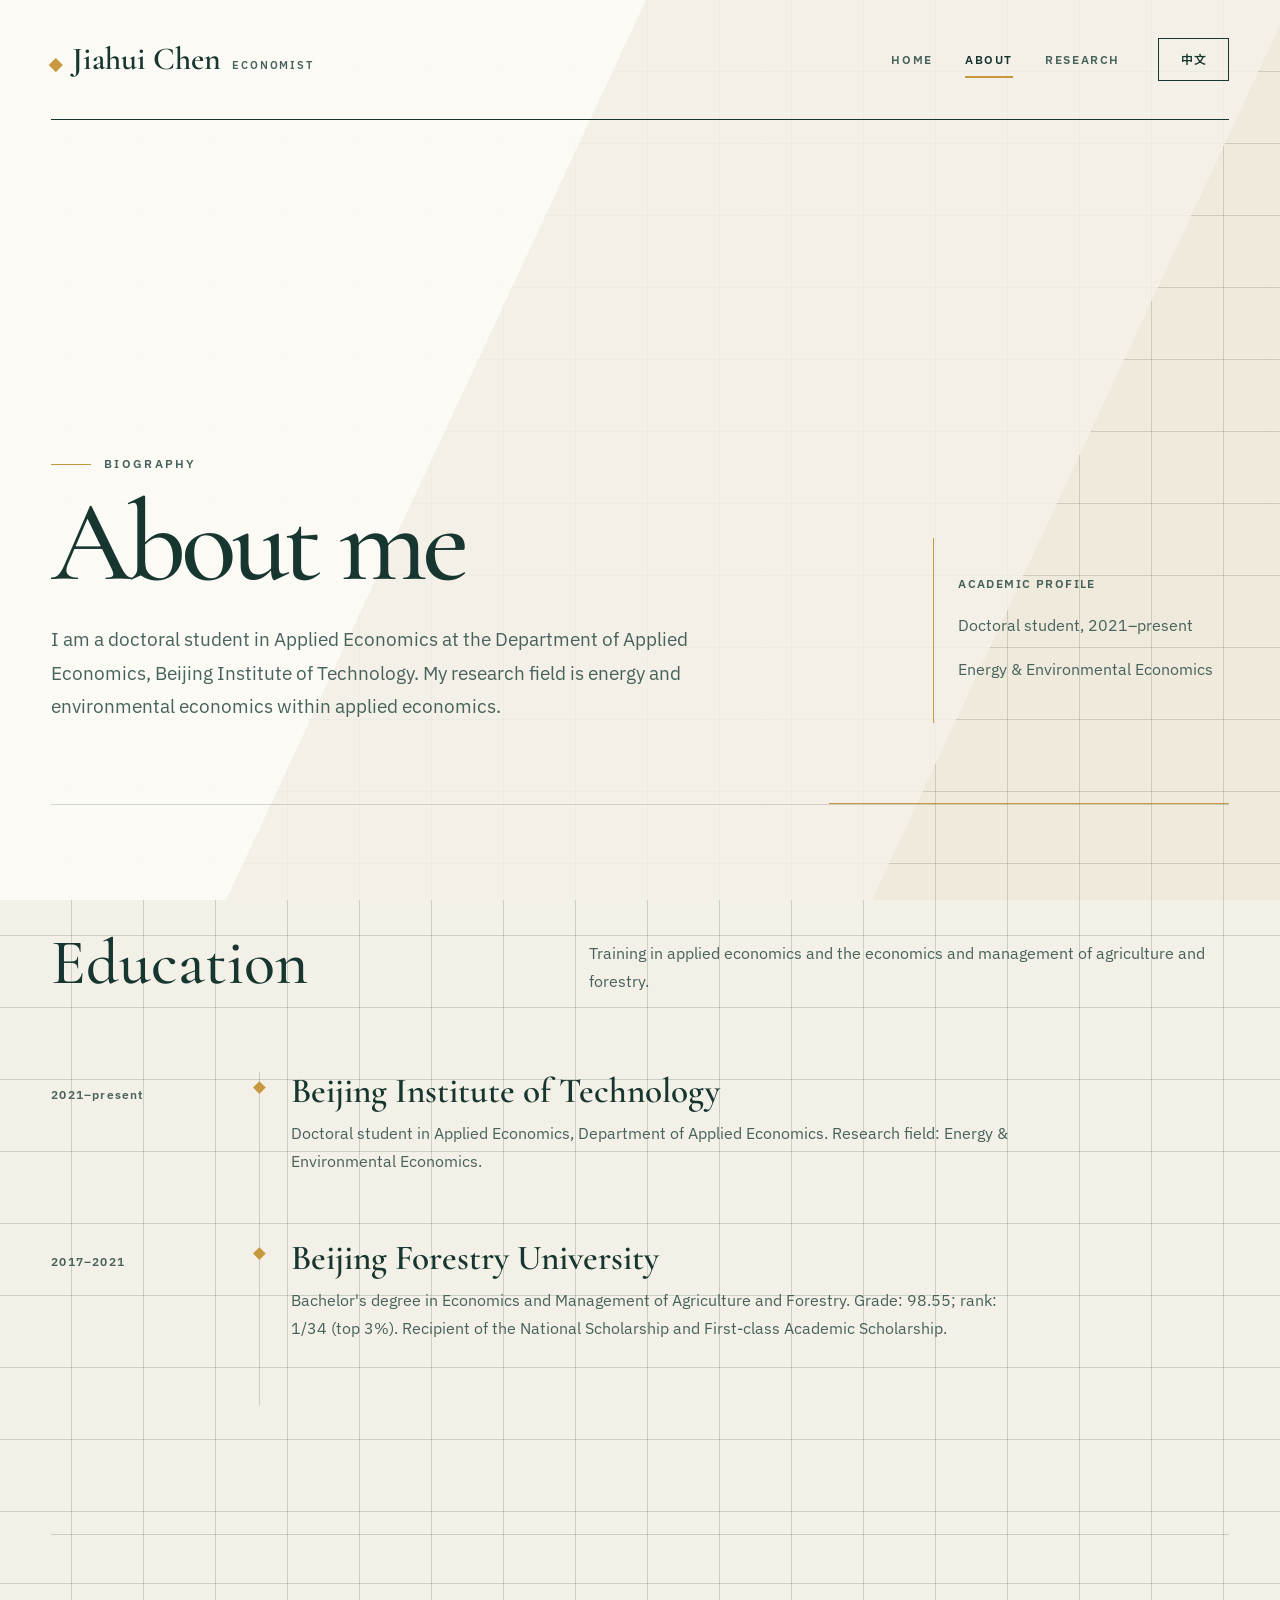
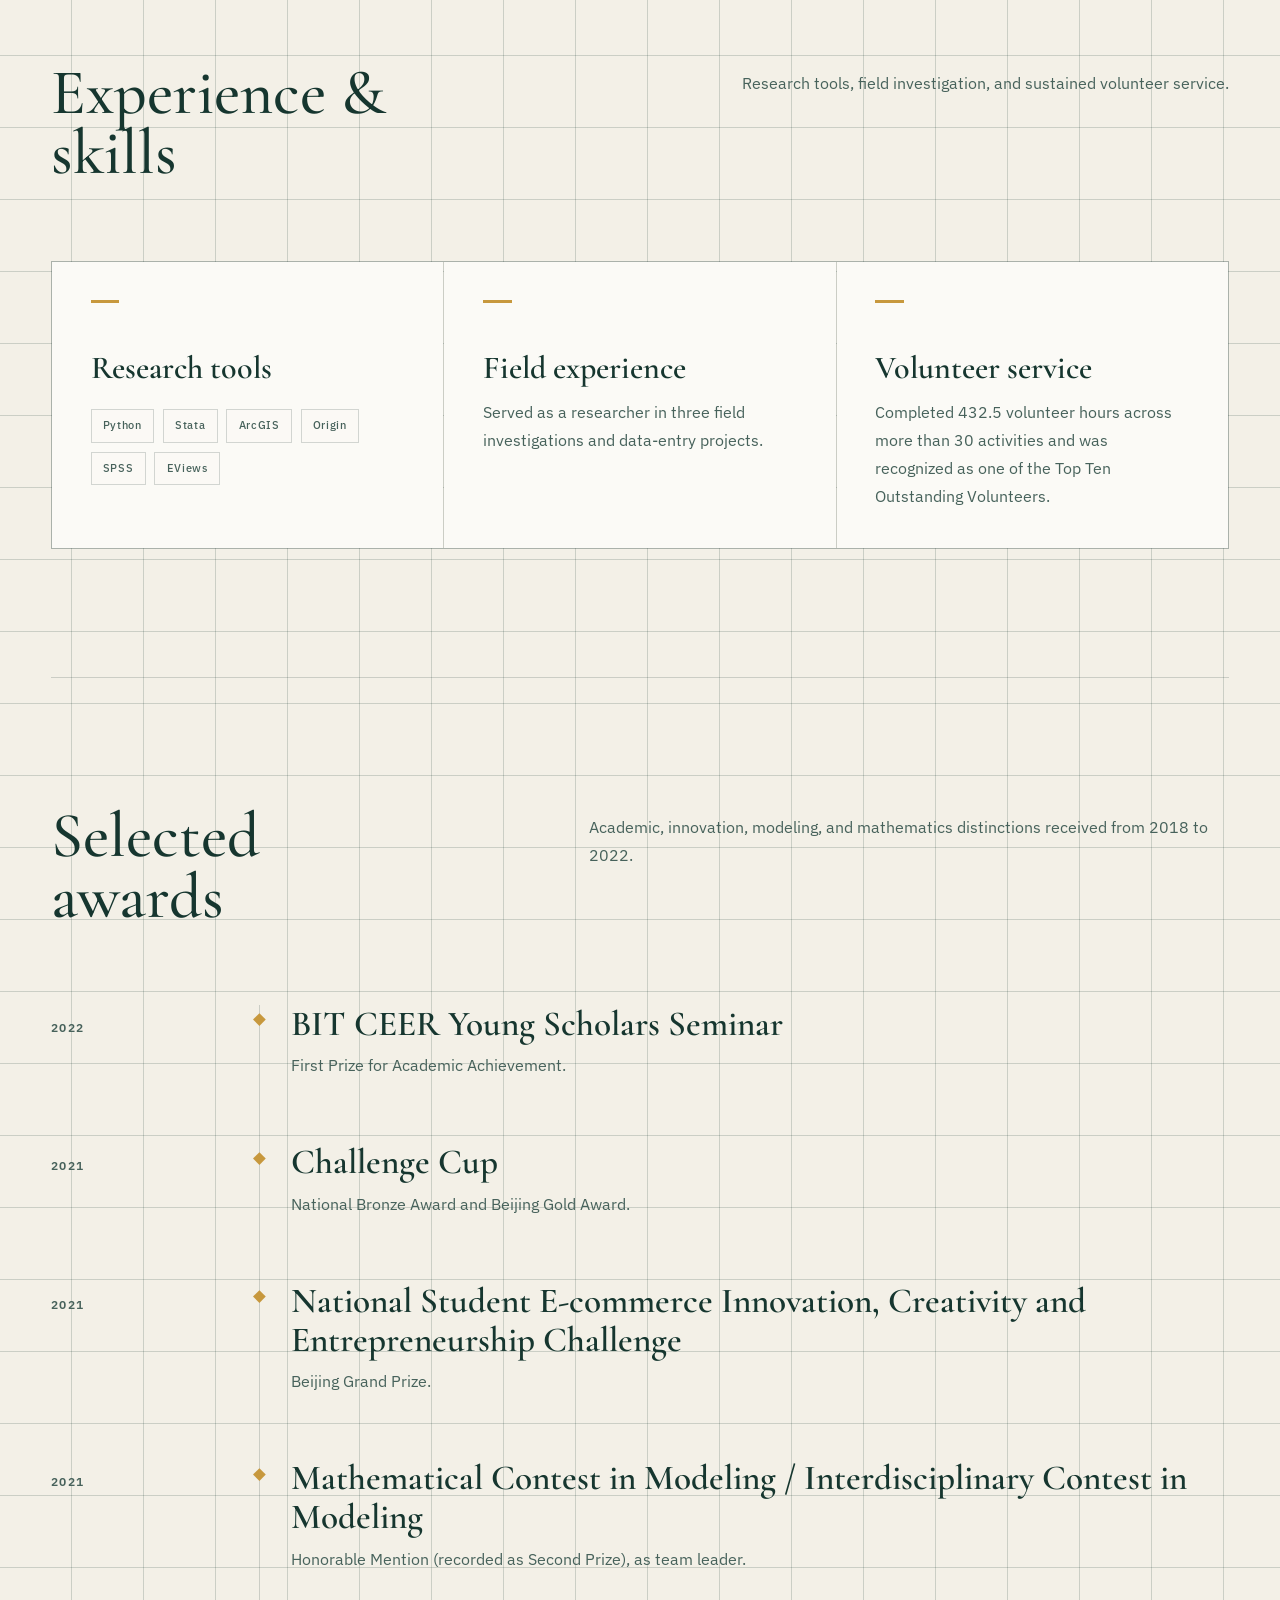
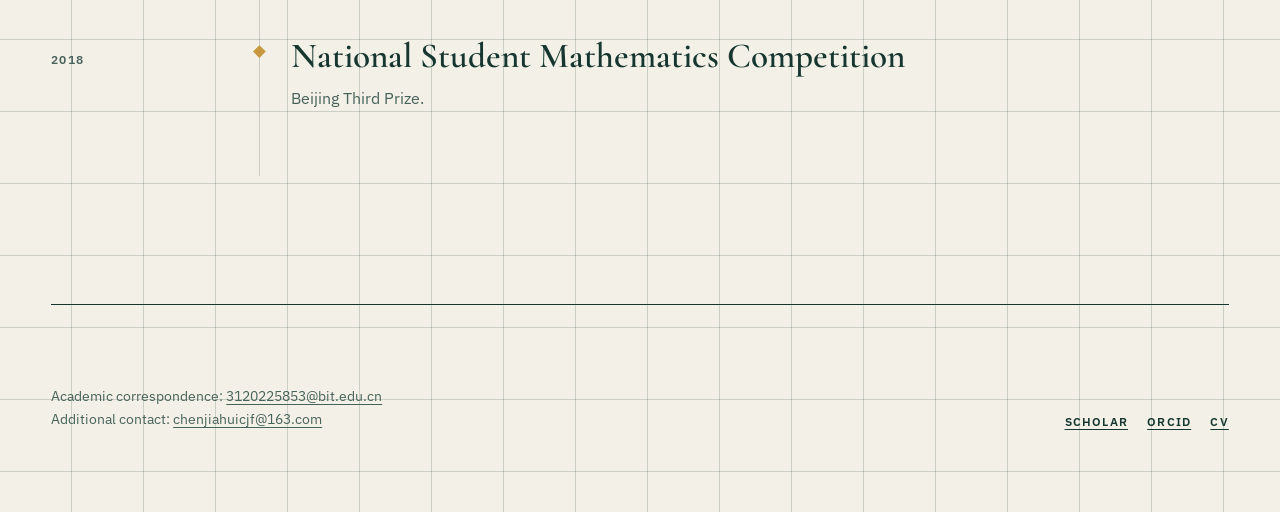
==== about.html @ 71a56cd2 "feat: add bilingual about page" ====
<!doctype html>
<html lang="en">
<head>
  <meta charset="utf-8">
  <meta name="viewport" content="width=device-width, initial-scale=1">
  <meta name="description" content="Biography, education, skills, field experience, service, and selected awards of Jiahui Chen.">
  <title>About | Jiahui Chen</title>
  <link rel="preconnect" href="https://fonts.googleapis.com">
  <link rel="preconnect" href="https://fonts.gstatic.com" crossorigin>
  <link href="https://fonts.googleapis.com/css2?family=Cormorant+Garamond:ital,wght@0,500;0,600;1,500&amp;family=IBM+Plex+Sans:wght@400;500;600&amp;family=Noto+Sans+SC:wght@400;500;600&amp;display=swap" rel="stylesheet">
  <link rel="stylesheet" href="assets/css/styles.css">
  <script src="assets/js/site.js" defer></script>
</head>
<body data-title-en="About | Jiahui Chen" data-title-zh="关于｜陈嘉慧">
  <a class="skip-link" href="#main-content" data-en="Skip to main content" data-zh="跳转至主要内容">Skip to main content</a>

  <header class="site-header">
    <a class="brand" href="index.html" aria-label="Jiahui Chen home" data-aria-en="Jiahui Chen home" data-aria-zh="陈嘉慧主页">
      <span class="brand-name" data-en="Jiahui Chen" data-zh="陈嘉慧">Jiahui Chen</span>
      <span class="brand-mark" data-en="Economist" data-zh="经济学研究者">Economist</span>
    </a>
    <nav class="site-nav" data-navigation aria-label="Primary navigation" data-aria-en="Primary navigation" data-aria-zh="主要导航">
      <a href="index.html" data-en="Home" data-zh="首页">Home</a>
      <a href="about.html" aria-current="page" data-en="About" data-zh="关于">About</a>
      <a href="research.html" data-en="Research" data-zh="研究">Research</a>
    </nav>
    <button class="menu-toggle" type="button" data-menu-toggle aria-expanded="false" aria-label="Open or close navigation" data-aria-en="Open or close navigation" data-aria-zh="打开或关闭导航">
      <span aria-hidden="true"></span>
      <span aria-hidden="true"></span>
    </button>
    <button class="lang-switch" type="button" data-language-toggle aria-label="切换到中文">中文</button>
  </header>

  <main id="main-content" class="page-shell">
    <section class="hero reveal" aria-labelledby="about-title">
      <div class="hero-copy">
        <p class="eyebrow" data-en="Biography" data-zh="个人简介">Biography</p>
        <h1 id="about-title" class="display-title" data-en="About me" data-zh="关于我">About me</h1>
        <p class="lead" data-en="I am a doctoral student in Applied Economics at the Department of Applied Economics, Beijing Institute of Technology. My research field is energy and environmental economics within applied economics." data-zh="我现为北京理工大学应用经济系应用经济学博士研究生，研究领域为应用经济学中的能源与环境经济学。">I am a doctoral student in Applied Economics at the Department of Applied Economics, Beijing Institute of Technology. My research field is energy and environmental economics within applied economics.</p>
      </div>
      <aside class="hero-aside" aria-label="Academic profile" data-aria-en="Academic profile" data-aria-zh="学术概况">
        <p class="meta" data-en="Academic profile" data-zh="学术概况">Academic profile</p>
        <p data-en="Doctoral student, 2021–present" data-zh="博士研究生，2021年至今">Doctoral student, 2021–present</p>
        <p data-en="Energy &amp; Environmental Economics" data-zh="能源与环境经济学">Energy &amp; Environmental Economics</p>
      </aside>
    </section>

    <section class="section reveal" aria-labelledby="education-title">
      <div class="section-heading">
        <h2 id="education-title" data-en="Education" data-zh="教育经历">Education</h2>
        <p data-en="Training in applied economics and the economics and management of agriculture and forestry." data-zh="接受应用经济学及农林经济管理方面的专业训练。">Training in applied economics and the economics and management of agriculture and forestry.</p>
      </div>
      <ol class="timeline">
        <li class="timeline-item">
          <p class="timeline-date" data-en="2021–present" data-zh="2021年至今">2021–present</p>
          <div class="timeline-content">
            <h3 data-en="Beijing Institute of Technology" data-zh="北京理工大学">Beijing Institute of Technology</h3>
            <p data-en="Doctoral student in Applied Economics, Department of Applied Economics. Research field: Energy &amp; Environmental Economics." data-zh="应用经济系应用经济学博士研究生。研究领域：能源与环境经济学。">Doctoral student in Applied Economics, Department of Applied Economics. Research field: Energy &amp; Environmental Economics.</p>
          </div>
        </li>
        <li class="timeline-item">
          <p class="timeline-date" data-en="2017–2021" data-zh="2017–2021年">2017–2021</p>
          <div class="timeline-content">
            <h3 data-en="Beijing Forestry University" data-zh="北京林业大学">Beijing Forestry University</h3>
            <p data-en="Bachelor's degree in Economics and Management of Agriculture and Forestry. Grade: 98.55; rank: 1/34 (top 3%). Recipient of the National Scholarship and First-class Academic Scholarship." data-zh="农林经济管理学士。成绩：98.55；排名：1/34（前3%）。获国家奖学金及一等学业奖学金。">Bachelor's degree in Economics and Management of Agriculture and Forestry. Grade: 98.55; rank: 1/34 (top 3%). Recipient of the National Scholarship and First-class Academic Scholarship.</p>
          </div>
        </li>
      </ol>
    </section>

    <section class="section reveal" aria-labelledby="experience-title">
      <div class="section-heading">
        <h2 id="experience-title" data-en="Experience &amp; skills" data-zh="经历与技能">Experience &amp; skills</h2>
        <p data-en="Research tools, field investigation, and sustained volunteer service." data-zh="研究工具、实地调研与持续志愿服务。">Research tools, field investigation, and sustained volunteer service.</p>
      </div>
      <div class="card-grid">
        <article class="card">
          <h3 data-en="Research tools" data-zh="研究工具">Research tools</h3>
          <ul class="tag-list" aria-label="Research software" data-aria-en="Research software" data-aria-zh="研究软件">
            <li data-en="Python" data-zh="Python">Python</li>
            <li data-en="Stata" data-zh="Stata">Stata</li>
            <li data-en="ArcGIS" data-zh="ArcGIS">ArcGIS</li>
            <li data-en="Origin" data-zh="Origin">Origin</li>
            <li data-en="SPSS" data-zh="SPSS">SPSS</li>
            <li data-en="EViews" data-zh="EViews">EViews</li>
          </ul>
        </article>
        <article class="card">
          <h3 data-en="Field experience" data-zh="调研经历">Field experience</h3>
          <p data-en="Served as a researcher in three field investigations and data-entry projects." data-zh="作为调研人员参与3次实地调查及数据录入项目。">Served as a researcher in three field investigations and data-entry projects.</p>
        </article>
        <article class="card">
          <h3 data-en="Volunteer service" data-zh="志愿服务">Volunteer service</h3>
          <p data-en="Completed 432.5 volunteer hours across more than 30 activities and was recognized as one of the Top Ten Outstanding Volunteers." data-zh="参加30余项志愿活动，累计服务432.5小时，获评“十佳优秀志愿者”。">Completed 432.5 volunteer hours across more than 30 activities and was recognized as one of the Top Ten Outstanding Volunteers.</p>
        </article>
      </div>
    </section>

    <section class="section reveal" aria-labelledby="awards-title">
      <div class="section-heading">
        <h2 id="awards-title" data-en="Selected awards" data-zh="部分荣誉">Selected awards</h2>
        <p data-en="Academic, innovation, modeling, and mathematics distinctions received from 2018 to 2022." data-zh="2018至2022年获得的学术、创新、建模与数学类荣誉。">Academic, innovation, modeling, and mathematics distinctions received from 2018 to 2022.</p>
      </div>
      <ol class="timeline">
        <li class="timeline-item">
          <p class="timeline-date" data-en="2022" data-zh="2022年">2022</p>
          <div class="timeline-content">
            <h3 data-en="BIT CEER Young Scholars Seminar" data-zh="北京理工大学能源与环境政策研究中心青年学者研讨会">BIT CEER Young Scholars Seminar</h3>
            <p data-en="First Prize for Academic Achievement." data-zh="学术成果一等奖。">First Prize for Academic Achievement.</p>
          </div>
        </li>
        <li class="timeline-item">
          <p class="timeline-date" data-en="2021" data-zh="2021年">2021</p>
          <div class="timeline-content">
            <h3 data-en="Challenge Cup" data-zh="“挑战杯”竞赛">Challenge Cup</h3>
            <p data-en="National Bronze Award and Beijing Gold Award." data-zh="全国铜奖、北京市金奖。">National Bronze Award and Beijing Gold Award.</p>
          </div>
        </li>
        <li class="timeline-item">
          <p class="timeline-date" data-en="2021" data-zh="2021年">2021</p>
          <div class="timeline-content">
            <h3 data-en="National Student E-commerce Innovation, Creativity and Entrepreneurship Challenge" data-zh="全国大学生电子商务“创新、创意及创业”挑战赛">National Student E-commerce Innovation, Creativity and Entrepreneurship Challenge</h3>
            <p data-en="Beijing Grand Prize." data-zh="北京市特等奖。">Beijing Grand Prize.</p>
          </div>
        </li>
        <li class="timeline-item">
          <p class="timeline-date" data-en="2021" data-zh="2021年">2021</p>
          <div class="timeline-content">
            <h3 data-en="Mathematical Contest in Modeling / Interdisciplinary Contest in Modeling" data-zh="美国大学生数学建模竞赛（MCM/ICM）">Mathematical Contest in Modeling / Interdisciplinary Contest in Modeling</h3>
            <p data-en="Honorable Mention (recorded as Second Prize), as team leader." data-zh="二等奖（Honorable Mention），担任队长。">Honorable Mention (recorded as Second Prize), as team leader.</p>
          </div>
        </li>
        <li class="timeline-item">
          <p class="timeline-date" data-en="2018" data-zh="2018年">2018</p>
          <div class="timeline-content">
            <h3 data-en="National Student Mathematics Competition" data-zh="全国大学生数学竞赛">National Student Mathematics Competition</h3>
            <p data-en="Beijing Third Prize." data-zh="北京市三等奖。">Beijing Third Prize.</p>
          </div>
        </li>
      </ol>
    </section>
  </main>

  <footer class="site-footer">
    <p><span data-en="Academic correspondence:" data-zh="学术联系：">Academic correspondence:</span> <a href="mailto:3120225853@bit.edu.cn">3120225853@bit.edu.cn</a><br><span data-en="Additional contact:" data-zh="其他联系：">Additional contact:</span> <a href="mailto:chenjiahuicjf@163.com">chenjiahuicjf@163.com</a></p>
    <nav class="footer-links" aria-label="Footer profiles" data-aria-en="Footer profiles" data-aria-zh="页脚档案">
      <a href="https://scholar.google.com/citations?user=tpFVbtoAAAAJ&amp;hl=zh-CN" target="_blank" rel="noopener noreferrer" data-en="Scholar" data-zh="谷歌学术">Scholar</a>
      <a href="https://orcid.org/0000-0003-0874-3194" target="_blank" rel="noopener noreferrer" data-en="ORCID" data-zh="ORCID">ORCID</a>
      <a href="Resume_Chenjiahui.pdf" data-en="CV" data-zh="简历">CV</a>
    </nav>
  </footer>
</body>
</html>
---- assets/css/styles.css ----
:root {
  --paper: #f3f0e7;
  --paper-bright: #fbfaf6;
  --ink: #16362f;
  --ink-soft: #47625b;
  --gold: #c7983d;
  --gold-ink: #765414;
  --line: rgba(22, 54, 47, 0.18);
  --display: "Cormorant Garamond", Georgia, serif;
  --body: "IBM Plex Sans", "Noto Sans SC", sans-serif;
  --max: 1180px;
  --gutter: clamp(1.25rem, 4vw, 4rem);
  --section-space: clamp(4.5rem, 10vw, 9rem);
}

*, *::before, *::after { box-sizing: border-box; }
html { scroll-behavior: smooth; }
body {
  margin: 0;
  color: var(--ink);
  background-color: var(--paper);
  background-image:
    linear-gradient(var(--line) 1px, transparent 1px),
    linear-gradient(90deg, var(--line) 1px, transparent 1px);
  background-size: 72px 72px;
  background-position: -1px -1px;
  font: 400 1rem/1.75 var(--body);
  -webkit-font-smoothing: antialiased;
}
body::before {
  position: fixed;
  inset: 0;
  z-index: -1;
  content: "";
  background: linear-gradient(115deg, rgba(251,250,246,.96) 0 38%, rgba(243,240,231,.86) 38% 76%, rgba(199,152,61,.06) 76%);
  pointer-events: none;
}
img, svg { display: block; max-width: 100%; }
a { color: inherit; text-underline-offset: .22em; }
button { color: inherit; font: inherit; }
::selection { color: var(--paper-bright); background: var(--ink); }
:focus-visible { outline: 3px solid var(--gold-ink); outline-offset: 4px; }
.skip-link { position: fixed; top: 1rem; left: 1rem; z-index: 100; padding: .7rem 1rem; color: var(--paper-bright); background: var(--ink); transform: translateY(calc(-100% - 2rem)); transition: transform .2s ease; }
.skip-link:focus { transform: translateY(0); }

.site-header {
  position: relative;
  z-index: 20;
  display: grid;
  grid-template-columns: minmax(13rem, 1fr) auto auto;
  align-items: center;
  gap: clamp(1rem, 3vw, 3rem);
  width: min(calc(100% - 2 * var(--gutter)), var(--max));
  min-height: 7.5rem;
  margin-inline: auto;
  border-bottom: 1px solid var(--ink);
}
.brand { display: inline-flex; align-items: baseline; gap: .7rem; width: fit-content; text-decoration: none; }
.brand::before { width: .6rem; height: .6rem; content: ""; background: var(--gold); transform: rotate(45deg); }
.brand-name { font-family: var(--display); font-size: clamp(1.55rem, 2.5vw, 2rem); font-weight: 600; line-height: 1; }
.brand-mark { color: var(--ink-soft); font-size: .68rem; font-weight: 600; letter-spacing: .17em; text-transform: uppercase; }
.site-nav { display: flex; align-items: center; gap: clamp(1.1rem, 2.5vw, 2.4rem); }
.site-nav a { position: relative; padding: .45rem 0; color: var(--ink-soft); font-size: .78rem; font-weight: 600; letter-spacing: .13em; text-decoration: none; text-transform: uppercase; }
.site-nav a::after { position: absolute; right: 0; bottom: 0; left: 0; height: 2px; content: ""; background: var(--gold); transform: scaleX(0); transform-origin: right; transition: transform .25s ease; }
.site-nav a:hover::after, .site-nav a[aria-current="page"]::after { transform: scaleX(1); transform-origin: left; }
.site-nav a[aria-current="page"] { color: var(--ink); }
.lang-switch, .menu-toggle { border: 1px solid var(--ink); background: transparent; cursor: pointer; }
.lang-switch { min-width: 4.4rem; padding: .6rem .8rem; font-size: .75rem; font-weight: 600; letter-spacing: .08em; }
.lang-switch:hover { color: var(--paper-bright); background: var(--ink); }
.menu-toggle { display: none; width: 2.9rem; height: 2.9rem; padding: .8rem; }
.menu-toggle span { display: block; height: 1px; margin: .3rem 0; background: currentColor; transition: transform .25s ease, opacity .25s ease; }

.page-shell { width: min(calc(100% - 2 * var(--gutter)), var(--max)); margin-inline: auto; overflow: clip; }
.hero { position: relative; display: grid; grid-template-columns: minmax(0, 1.45fr) minmax(15rem, .55fr); gap: clamp(3rem, 8vw, 8rem); align-items: end; min-height: clamp(35rem, 76vh, 52rem); padding: clamp(5rem, 12vh, 9rem) 0 clamp(4rem, 9vh, 7rem); }
.hero::after { position: absolute; right: 0; bottom: 0; width: min(33vw, 25rem); height: 1px; content: ""; background: var(--gold); box-shadow: 0 -8px 0 -3px var(--gold); }
.hero-copy { max-width: 53rem; }
.hero-aside { padding: 1.5rem 0 1.5rem 1.5rem; border-left: 1px solid var(--gold); color: var(--ink-soft); }
.eyebrow { display: flex; align-items: center; gap: .8rem; margin: 0 0 1.25rem; color: var(--ink-soft); font-size: .72rem; font-weight: 600; letter-spacing: .2em; text-transform: uppercase; }
.eyebrow::before { width: 2.5rem; height: 1px; content: ""; background: var(--gold); }
.display-title { max-width: 15ch; margin: 0; font-family: var(--display); font-size: clamp(4rem, 9vw, 8.5rem); font-weight: 500; letter-spacing: -.045em; line-height: .83; }
.display-title em { color: var(--gold-ink); font-weight: 500; }
.lead { max-width: 42rem; margin: 2rem 0 0; color: var(--ink-soft); font-size: clamp(1.05rem, 1.5vw, 1.25rem); }
.actions { display: flex; flex-wrap: wrap; gap: .8rem; margin-top: 2rem; }
.button { display: inline-flex; align-items: center; justify-content: center; gap: .65rem; min-height: 3rem; padding: .7rem 1.2rem; border: 1px solid var(--ink); color: var(--paper-bright); background: var(--ink); font-size: .76rem; font-weight: 600; letter-spacing: .1em; text-decoration: none; text-transform: uppercase; transition: color .2s ease, background .2s ease, transform .2s ease; }
.button:hover { color: var(--ink); background: transparent; transform: translateY(-2px); }
.button.secondary { color: var(--ink); background: transparent; }
.button.secondary:hover { color: var(--paper-bright); background: var(--ink); }
.text-link { display: inline-flex; gap: .7rem; align-items: center; color: var(--ink); font-weight: 600; text-decoration-color: var(--gold); }
.text-link::after { content: "\2197"; color: var(--gold-ink); transition: transform .2s ease; }
.text-link:hover::after { transform: translate(.18rem, -.18rem); }

.section { padding: var(--section-space) 0; border-top: 1px solid var(--line); }
.section-heading { display: grid; grid-template-columns: minmax(10rem, .42fr) 1fr; gap: 2rem; align-items: start; margin-bottom: clamp(2.5rem, 6vw, 5rem); }
.section-heading h2 { max-width: 12ch; margin: 0; font-family: var(--display); font-size: clamp(2.6rem, 5vw, 5rem); font-weight: 500; line-height: .95; }
.section-heading p { max-width: 40rem; margin: .4rem 0 0 auto; color: var(--ink-soft); }
.grid, .card-grid, .wide-grid { display: grid; gap: 1px; background: var(--line); border: 1px solid var(--line); }
.grid, .card-grid { grid-template-columns: repeat(3, minmax(0, 1fr)); }
.home-theme-grid { grid-template-columns: repeat(4, minmax(0, 1fr)); }
.wide-grid { grid-template-columns: repeat(12, minmax(0, 1fr)); }
.wide-grid > * { grid-column: span 4; }
.card { position: relative; min-height: 15rem; padding: clamp(1.5rem, 3vw, 2.5rem); background: var(--paper-bright); transition: background .25s ease, transform .25s ease; }
.card::before { display: block; width: 1.8rem; height: 3px; margin-bottom: 3rem; content: ""; background: var(--gold); }
.card:hover { z-index: 1; background: #fff; transform: translateY(-4px); }
.card h3 { margin: 0 0 .8rem; font: 600 clamp(1.55rem, 2.5vw, 2rem)/1.05 var(--display); }
.card p { margin: 0; color: var(--ink-soft); }
.meta { color: var(--ink-soft); font-size: .74rem; font-weight: 600; letter-spacing: .12em; text-transform: uppercase; }

.timeline { position: relative; margin: 0; padding: 0; list-style: none; }
.timeline::before { position: absolute; top: 0; bottom: 0; left: clamp(6rem, 17vw, 13rem); width: 1px; content: ""; background: var(--line); }
.timeline-item { position: relative; display: grid; grid-template-columns: clamp(5rem, 15vw, 11rem) 1fr; gap: clamp(2rem, 5vw, 5rem); padding: 0 0 4rem; }
.timeline-item::before { position: absolute; top: .65rem; left: calc(clamp(6rem, 17vw, 13rem) - .28rem); width: .55rem; height: .55rem; content: ""; background: var(--gold); transform: rotate(45deg); }
.timeline-date { color: var(--ink-soft); font-size: .75rem; font-weight: 600; letter-spacing: .1em; }
.timeline-content h3 { margin: 0 0 .5rem; font: 600 clamp(1.5rem, 3vw, 2.2rem)/1.1 var(--display); }
.timeline-content p { max-width: 45rem; margin: 0; color: var(--ink-soft); }

.publication { display: grid; grid-template-columns: minmax(7rem, .22fr) 1fr auto; gap: clamp(1.5rem, 4vw, 4rem); align-items: start; padding: 2.25rem 0; border-top: 1px solid var(--line); }
.publication:last-child { border-bottom: 1px solid var(--line); }
.publication h3 { max-width: 38ch; margin: 0 0 .7rem; font: 600 clamp(1.45rem, 2.5vw, 2rem)/1.15 var(--display); }
.publication p { margin: 0; color: var(--ink-soft); }
.publication-type { color: var(--gold-ink); font-size: .7rem; font-weight: 600; letter-spacing: .14em; text-transform: uppercase; }
.tag-list { display: flex; flex-wrap: wrap; gap: .55rem; margin: 1.5rem 0 0; padding: 0; list-style: none; }
.tag-list li, .tag { padding: .38rem .7rem; border: 1px solid var(--line); color: var(--ink-soft); background: rgba(251,250,246,.5); font-size: .7rem; font-weight: 500; letter-spacing: .06em; }

.site-footer { display: grid; grid-template-columns: 1fr auto; gap: 2rem; align-items: end; width: min(calc(100% - 2 * var(--gutter)), var(--max)); margin: 0 auto; padding: clamp(3rem, 7vw, 5rem) 0; border-top: 1px solid var(--ink); }
.site-footer p { max-width: 34rem; margin: 0; color: var(--ink-soft); font-size: .85rem; }
.footer-links { display: flex; flex-wrap: wrap; gap: 1.2rem; justify-content: flex-end; }
.footer-links a { font-size: .75rem; font-weight: 600; letter-spacing: .1em; text-transform: uppercase; }

.reveal { opacity: 1; transform: none; }
.js .reveal { opacity: 0; transform: translateY(1.5rem); transition: opacity .7s ease, transform .7s cubic-bezier(.2,.7,.2,1); }
.reveal.is-visible { opacity: 1; transform: none; }

@media (max-width: 760px) {
  :root { --gutter: 1.15rem; --section-space: 4.5rem; }
  body { background-size: 48px 48px; }
  .site-header { grid-template-columns: 1fr auto auto; min-height: 5.5rem; }
  .brand-mark { display: none; }
  .js .menu-toggle { display: block; }
  .menu-toggle[aria-expanded="true"] span:first-child { transform: translateY(.2rem) rotate(45deg); }
  .menu-toggle[aria-expanded="true"] span:last-child { transform: translateY(-.2rem) rotate(-45deg); }
  .site-nav { position: absolute; top: calc(100% + 1px); right: 0; left: 0; flex-direction: column; align-items: stretch; gap: 0; padding: .75rem var(--gutter) 1.2rem; border-bottom: 1px solid var(--ink); background: var(--paper-bright); }
  .js .site-nav { display: none; }
  .site-nav.is-open { display: flex; }
  .site-nav a { padding: .85rem 0; border-bottom: 1px solid var(--line); }
  .site-nav a::after { display: none; }
  .hero { grid-template-columns: 1fr; gap: 3rem; min-height: auto; padding: 5rem 0 4rem; }
  .display-title { font-size: clamp(3.6rem, 17vw, 6rem); }
  .hero-aside { margin-left: 12%; }
  .section-heading, .publication, .site-footer { grid-template-columns: 1fr; }
  .section-heading p { margin-left: 0; }
  .grid, .card-grid, .wide-grid { grid-template-columns: 1fr; }
  .wide-grid > *, .wide-grid > :first-child { grid-column: auto; }
  .card { min-height: 12rem; }
  .timeline::before { left: .25rem; }
  .timeline-item { grid-template-columns: 1fr; gap: .65rem; padding-left: 2rem; }
  .timeline-item::before { left: 0; }
  .publication { gap: .8rem; }
  .publication .text-link { margin-top: .7rem; }
  .footer-links { justify-content: flex-start; }
}

@media (min-width: 761px) and (max-width: 1020px) {
  .home-theme-grid { grid-template-columns: repeat(2, minmax(0, 1fr)); }
}

@media (prefers-reduced-motion: reduce) {
  html { scroll-behavior: auto; }
  *, *::before, *::after { transition-duration: .01ms !important; animation-duration: .01ms !important; animation-iteration-count: 1 !important; }
  .reveal, .reveal.is-visible, .button:hover, .card:hover, .text-link:hover::after { opacity: 1; transform: none; }
}
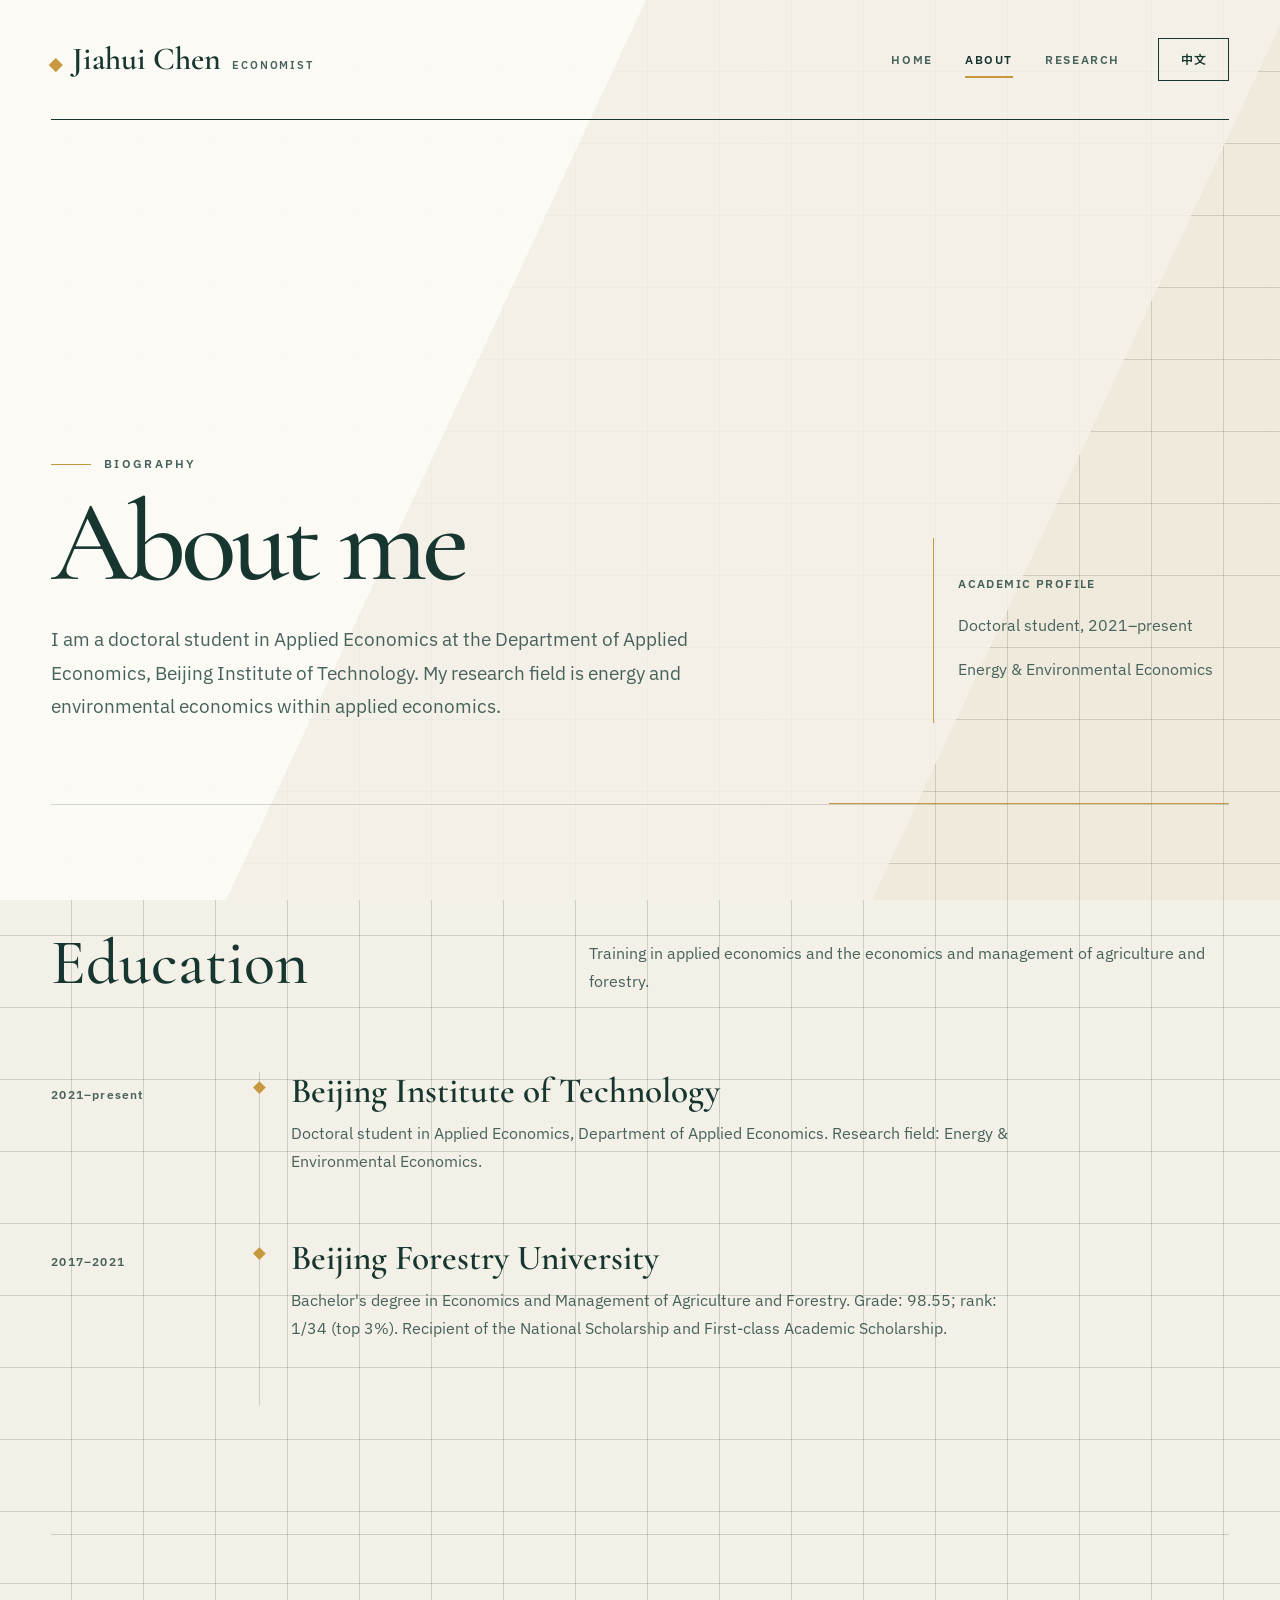
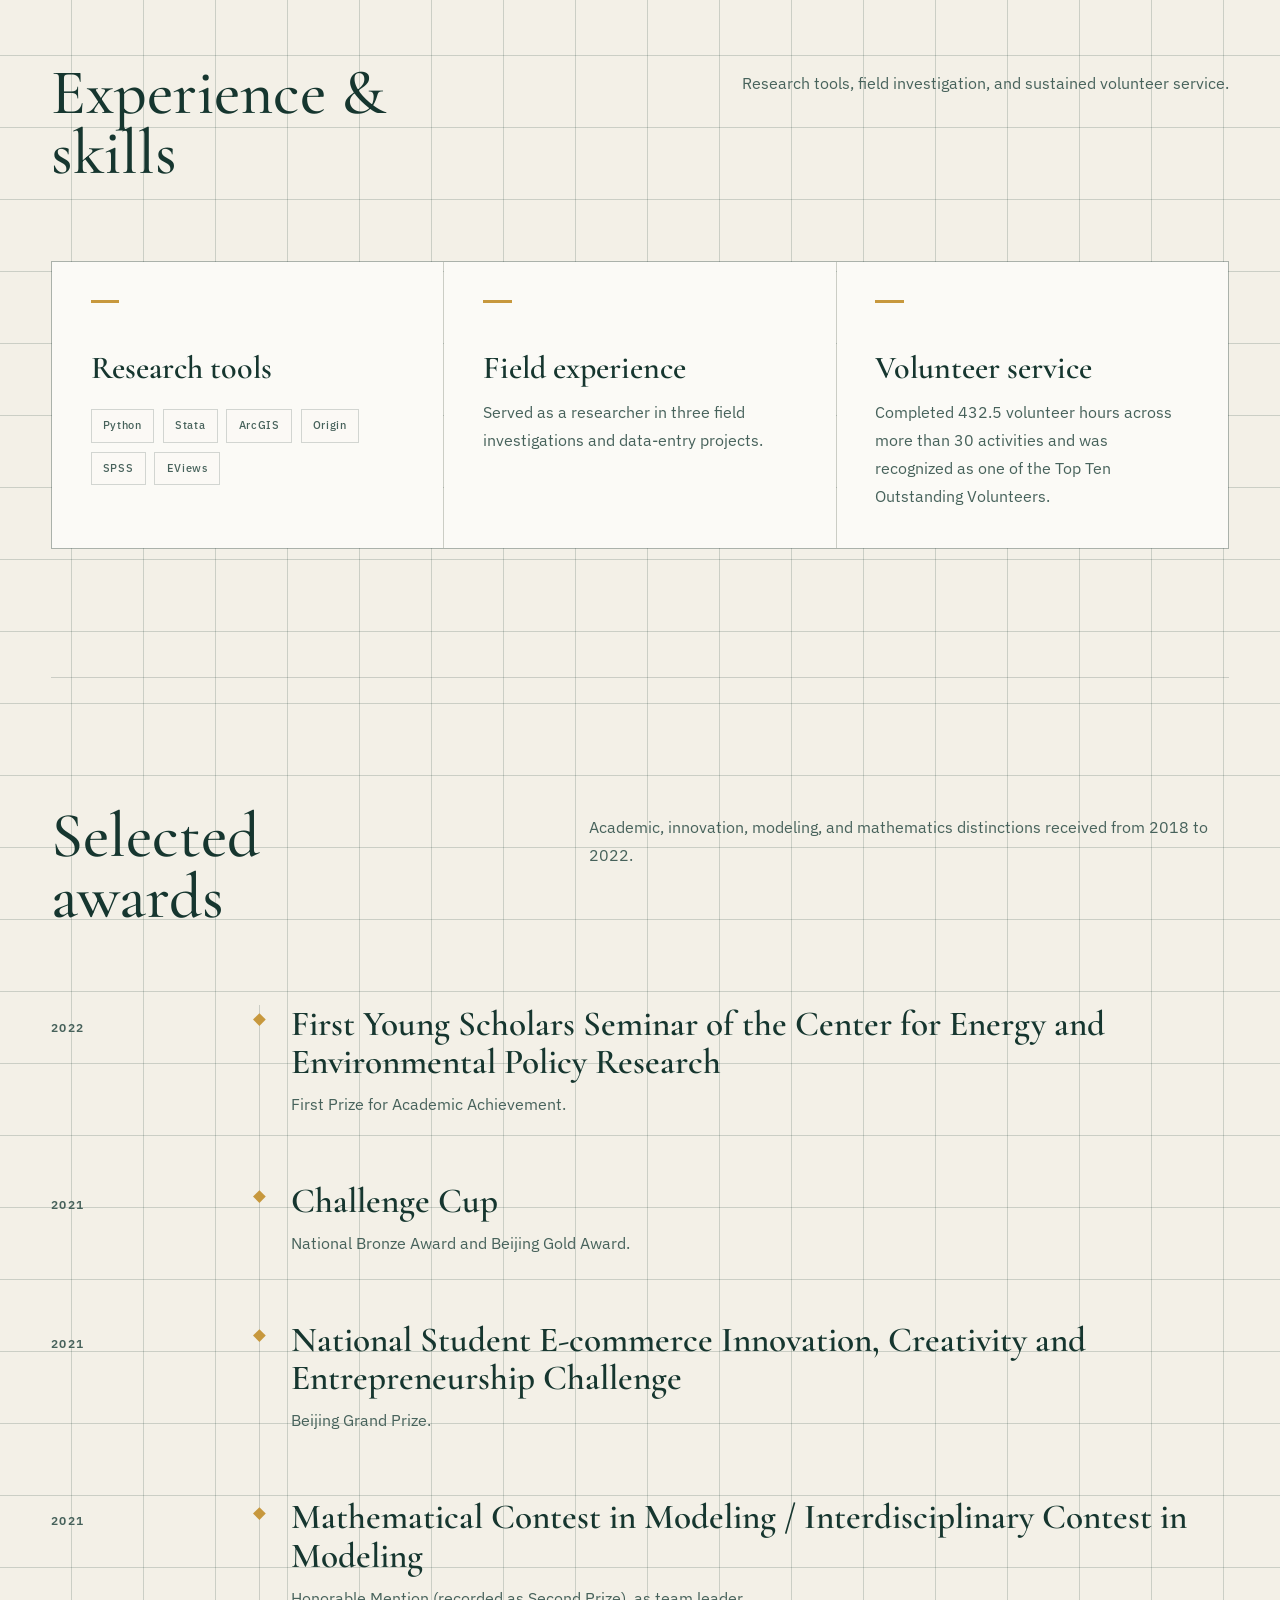
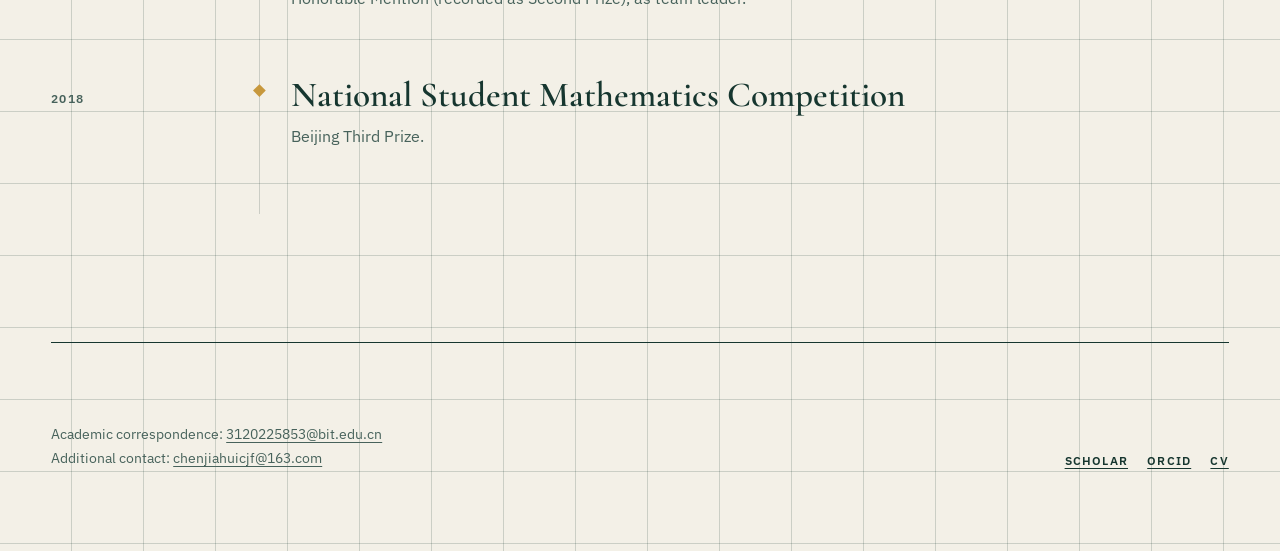
==== commit b9cc8853: "fix: clarify young scholars seminar award" ====
--- a/about.html
+++ b/about.html
@@ -105,7 +105,7 @@
         <li class="timeline-item">
           <p class="timeline-date" data-en="2022" data-zh="2022年">2022</p>
           <div class="timeline-content">
-            <h3 data-en="BIT CEER Young Scholars Seminar" data-zh="北京理工大学能源与环境政策研究中心青年学者研讨会">BIT CEER Young Scholars Seminar</h3>
+            <h3 data-en="First Young Scholars Seminar of the Center for Energy and Environmental Policy Research" data-zh="能源与环境政策研究中心第一届青年学者研讨会">First Young Scholars Seminar of the Center for Energy and Environmental Policy Research</h3>
             <p data-en="First Prize for Academic Achievement." data-zh="学术成果一等奖。">First Prize for Academic Achievement.</p>
           </div>
         </li>
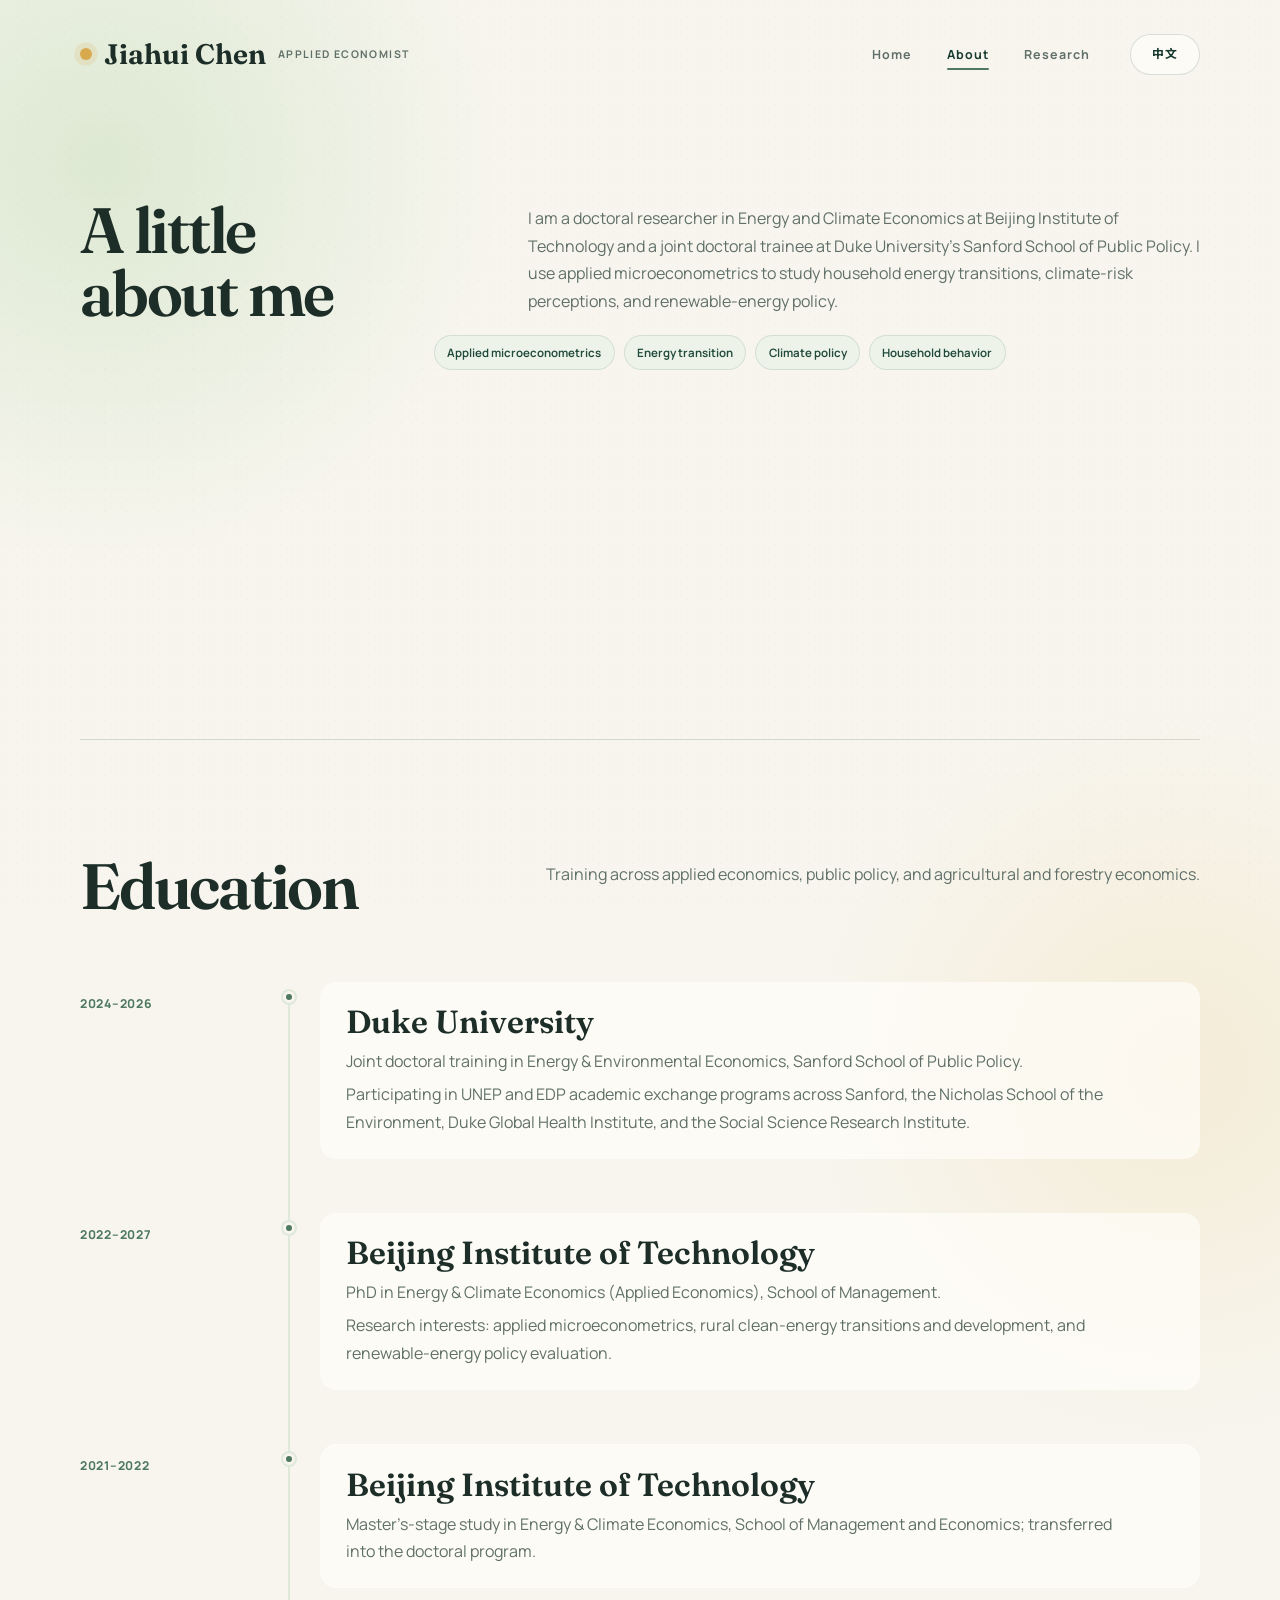
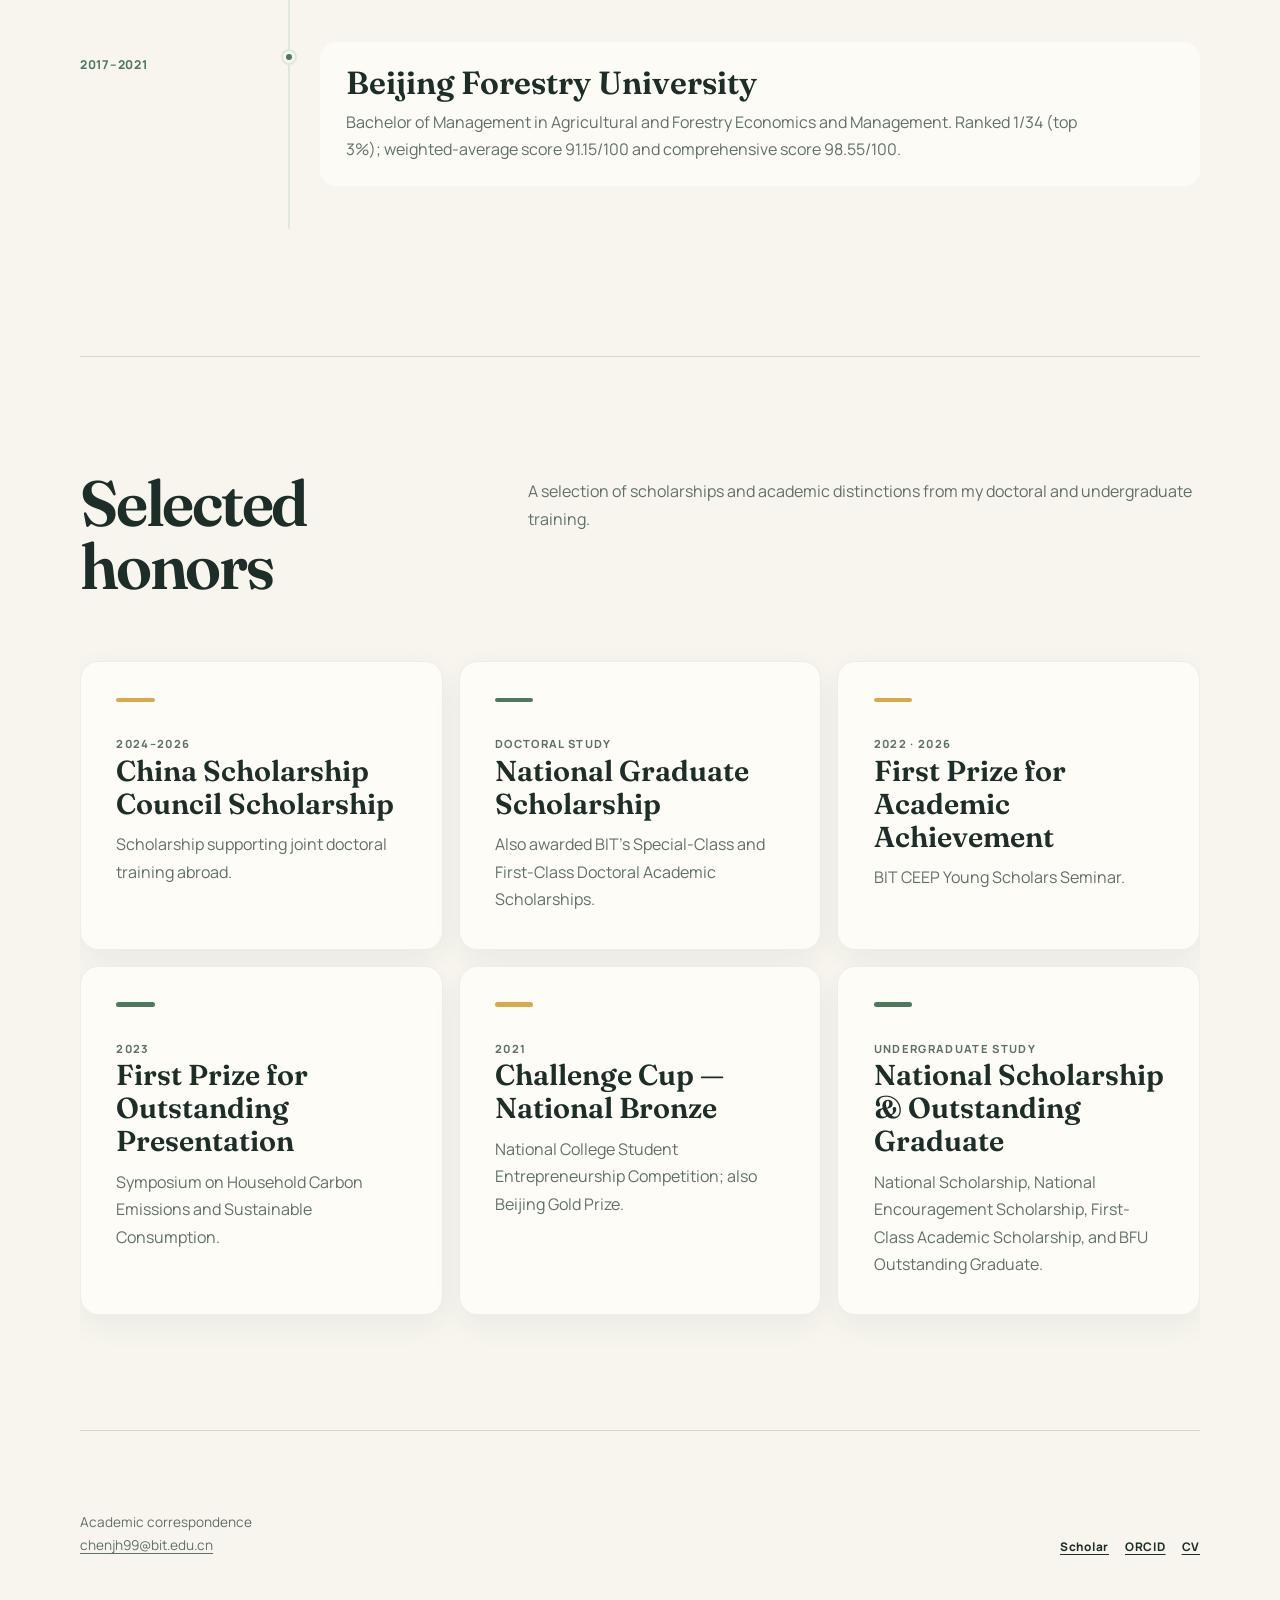
==== commit 5d1983bb: "feat: refresh bilingual home and about pages" ====
--- a/about.html
+++ b/about.html
@@ -3,151 +3,57 @@
 <head>
   <meta charset="utf-8">
   <meta name="viewport" content="width=device-width, initial-scale=1">
-  <meta name="description" content="Biography, education, skills, field experience, service, and selected awards of Jiahui Chen.">
+  <meta name="description" content="Biography, education, research interests, and selected honors of applied economics researcher Jiahui Chen.">
   <title>About | Jiahui Chen</title>
   <link rel="preconnect" href="https://fonts.googleapis.com">
   <link rel="preconnect" href="https://fonts.gstatic.com" crossorigin>
-  <link href="https://fonts.googleapis.com/css2?family=Cormorant+Garamond:ital,wght@0,500;0,600;1,500&amp;family=IBM+Plex+Sans:wght@400;500;600&amp;family=Noto+Sans+SC:wght@400;500;600&amp;display=swap" rel="stylesheet">
+  <link href="https://fonts.googleapis.com/css2?family=Fraunces:opsz,wght@9..144,500;9..144,600;9..144,700&amp;family=Manrope:wght@400;500;600;700&amp;family=Noto+Sans+SC:wght@400;500;600;700&amp;family=Noto+Serif+SC:wght@500;600;700&amp;display=swap" rel="stylesheet">
   <link rel="stylesheet" href="assets/css/styles.css">
   <script src="assets/js/site.js" defer></script>
 </head>
-<body data-title-en="About | Jiahui Chen" data-title-zh="关于｜陈嘉慧">
+<body data-title-en="About | Jiahui Chen" data-title-zh="关于｜陈佳慧">
   <a class="skip-link" href="#main-content" data-en="Skip to main content" data-zh="跳转至主要内容">Skip to main content</a>
-
   <header class="site-header">
-    <a class="brand" href="index.html" aria-label="Jiahui Chen home" data-aria-en="Jiahui Chen home" data-aria-zh="陈嘉慧主页">
-      <span class="brand-name" data-en="Jiahui Chen" data-zh="陈嘉慧">Jiahui Chen</span>
-      <span class="brand-mark" data-en="Economist" data-zh="经济学研究者">Economist</span>
-    </a>
-    <nav class="site-nav" data-navigation aria-label="Primary navigation" data-aria-en="Primary navigation" data-aria-zh="主要导航">
-      <a href="index.html" data-en="Home" data-zh="首页">Home</a>
-      <a href="about.html" aria-current="page" data-en="About" data-zh="关于">About</a>
-      <a href="research.html" data-en="Research" data-zh="研究">Research</a>
-    </nav>
-    <button class="menu-toggle" type="button" data-menu-toggle aria-expanded="false" aria-label="Open or close navigation" data-aria-en="Open or close navigation" data-aria-zh="打开或关闭导航">
-      <span aria-hidden="true"></span>
-      <span aria-hidden="true"></span>
-    </button>
+    <a class="brand" href="index.html" aria-label="Jiahui Chen home" data-aria-en="Jiahui Chen home" data-aria-zh="陈佳慧主页"><span class="brand-name" data-en="Jiahui Chen" data-zh="陈佳慧">Jiahui Chen</span><span class="brand-mark" data-en="Applied economist" data-zh="应用经济学研究者">Applied economist</span></a>
+    <nav class="site-nav" data-navigation aria-label="Primary navigation" data-aria-en="Primary navigation" data-aria-zh="主要导航"><a href="index.html" data-en="Home" data-zh="首页">Home</a><a href="about.html" aria-current="page" data-en="About" data-zh="关于">About</a><a href="research.html" data-en="Research" data-zh="研究">Research</a></nav>
+    <button class="menu-toggle" type="button" data-menu-toggle aria-expanded="false" aria-label="Open or close navigation" data-aria-en="Open or close navigation" data-aria-zh="打开或关闭导航"><span aria-hidden="true"></span><span aria-hidden="true"></span></button>
     <button class="lang-switch" type="button" data-language-toggle aria-label="切换到中文">中文</button>
   </header>
 
   <main id="main-content" class="page-shell">
     <section class="hero reveal" aria-labelledby="about-title">
-      <div class="hero-copy">
-        <p class="eyebrow" data-en="Biography" data-zh="个人简介">Biography</p>
-        <h1 id="about-title" class="display-title" data-en="About me" data-zh="关于我">About me</h1>
-        <p class="lead" data-en="I am a doctoral student in Applied Economics at the Department of Applied Economics, Beijing Institute of Technology. My research field is energy and environmental economics within applied economics." data-zh="我现为北京理工大学应用经济系应用经济学博士研究生，研究领域为应用经济学中的能源与环境经济学。">I am a doctoral student in Applied Economics at the Department of Applied Economics, Beijing Institute of Technology. My research field is energy and environmental economics within applied economics.</p>
+      <div class="section-heading">
+        <h1 id="about-title" data-en="A little about me" data-zh="关于我">A little about me</h1>
+        <div>
+          <p data-en="I am a doctoral researcher in Energy and Climate Economics at Beijing Institute of Technology and a joint doctoral trainee at Duke University’s Sanford School of Public Policy. I use applied microeconometrics to study household energy transitions, climate-risk perceptions, and renewable-energy policy." data-zh="我是北京理工大学能源与气候经济方向博士研究生，并在美国杜克大学 Sanford 公共政策学院联合培养。我主要运用微观应用计量方法，研究家庭能源转型、气候风险认知与可再生能源政策。">I am a doctoral researcher in Energy and Climate Economics at Beijing Institute of Technology and a joint doctoral trainee at Duke University’s Sanford School of Public Policy. I use applied microeconometrics to study household energy transitions, climate-risk perceptions, and renewable-energy policy.</p>
+          <ul class="interest-pills"><li data-en="Applied microeconometrics" data-zh="微观应用计量">Applied microeconometrics</li><li data-en="Energy transition" data-zh="能源转型">Energy transition</li><li data-en="Climate policy" data-zh="气候政策">Climate policy</li><li data-en="Household behavior" data-zh="家庭行为">Household behavior</li></ul>
+        </div>
       </div>
-      <aside class="hero-aside" aria-label="Academic profile" data-aria-en="Academic profile" data-aria-zh="学术概况">
-        <p class="meta" data-en="Academic profile" data-zh="学术概况">Academic profile</p>
-        <p data-en="Doctoral student, 2021–present" data-zh="博士研究生，2021年至今">Doctoral student, 2021–present</p>
-        <p data-en="Energy &amp; Environmental Economics" data-zh="能源与环境经济学">Energy &amp; Environmental Economics</p>
-      </aside>
     </section>
 
     <section class="section reveal" aria-labelledby="education-title">
-      <div class="section-heading">
-        <h2 id="education-title" data-en="Education" data-zh="教育经历">Education</h2>
-        <p data-en="Training in applied economics and the economics and management of agriculture and forestry." data-zh="接受应用经济学及农林经济管理方面的专业训练。">Training in applied economics and the economics and management of agriculture and forestry.</p>
-      </div>
+      <div class="section-heading"><h2 id="education-title" data-en="Education" data-zh="教育经历">Education</h2><p data-en="Training across applied economics, public policy, and agricultural and forestry economics." data-zh="学习经历涵盖应用经济学、公共政策与农林经济管理。">Training across applied economics, public policy, and agricultural and forestry economics.</p></div>
       <ol class="timeline">
-        <li class="timeline-item">
-          <p class="timeline-date" data-en="2021–present" data-zh="2021年至今">2021–present</p>
-          <div class="timeline-content">
-            <h3 data-en="Beijing Institute of Technology" data-zh="北京理工大学">Beijing Institute of Technology</h3>
-            <p data-en="Doctoral student in Applied Economics, Department of Applied Economics. Research field: Energy &amp; Environmental Economics." data-zh="应用经济系应用经济学博士研究生。研究领域：能源与环境经济学。">Doctoral student in Applied Economics, Department of Applied Economics. Research field: Energy &amp; Environmental Economics.</p>
-          </div>
-        </li>
-        <li class="timeline-item">
-          <p class="timeline-date" data-en="2017–2021" data-zh="2017–2021年">2017–2021</p>
-          <div class="timeline-content">
-            <h3 data-en="Beijing Forestry University" data-zh="北京林业大学">Beijing Forestry University</h3>
-            <p data-en="Bachelor's degree in Economics and Management of Agriculture and Forestry. Grade: 98.55; rank: 1/34 (top 3%). Recipient of the National Scholarship and First-class Academic Scholarship." data-zh="农林经济管理学士。成绩：98.55；排名：1/34（前3%）。获国家奖学金及一等学业奖学金。">Bachelor's degree in Economics and Management of Agriculture and Forestry. Grade: 98.55; rank: 1/34 (top 3%). Recipient of the National Scholarship and First-class Academic Scholarship.</p>
-          </div>
-        </li>
+        <li class="timeline-item"><p class="timeline-date">2024–2026</p><div class="timeline-content"><h3 data-en="Duke University" data-zh="美国杜克大学">Duke University</h3><p data-en="Joint doctoral training in Energy &amp; Environmental Economics, Sanford School of Public Policy." data-zh="Sanford 公共政策学院能源与环境经济方向联合培养博士。">Joint doctoral training in Energy &amp; Environmental Economics, Sanford School of Public Policy.</p><p data-en="Participating in UNEP and EDP academic exchange programs across Sanford, the Nicholas School of the Environment, Duke Global Health Institute, and the Social Science Research Institute." data-zh="参与由 Sanford 公共政策学院、Nicholas 环境学院、杜克全球健康研究所与社会科学研究院等共同开展的 UNEP 和 EDP 学术交流项目。">Participating in UNEP and EDP academic exchange programs across Sanford, the Nicholas School of the Environment, Duke Global Health Institute, and the Social Science Research Institute.</p></div></li>
+        <li class="timeline-item"><p class="timeline-date">2022–2027</p><div class="timeline-content"><h3 data-en="Beijing Institute of Technology" data-zh="北京理工大学">Beijing Institute of Technology</h3><p data-en="PhD in Energy &amp; Climate Economics (Applied Economics), School of Management." data-zh="管理学院能源与气候经济（应用经济学）博士，硕博连读。">PhD in Energy &amp; Climate Economics (Applied Economics), School of Management.</p><p data-en="Research interests: applied microeconometrics, rural clean-energy transitions and development, and renewable-energy policy evaluation." data-zh="研究方向：微观应用计量、农村能源清洁化转型与发展、可再生能源政策评估。">Research interests: applied microeconometrics, rural clean-energy transitions and development, and renewable-energy policy evaluation.</p></div></li>
+        <li class="timeline-item"><p class="timeline-date">2021–2022</p><div class="timeline-content"><h3 data-en="Beijing Institute of Technology" data-zh="北京理工大学">Beijing Institute of Technology</h3><p data-en="Master’s-stage study in Energy &amp; Climate Economics, School of Management and Economics; transferred into the doctoral program." data-zh="管理与经济学院能源与气候经济硕士阶段学习，后转入博士阶段。">Master’s-stage study in Energy &amp; Climate Economics, School of Management and Economics; transferred into the doctoral program.</p></div></li>
+        <li class="timeline-item"><p class="timeline-date">2017–2021</p><div class="timeline-content"><h3 data-en="Beijing Forestry University" data-zh="北京林业大学">Beijing Forestry University</h3><p data-en="Bachelor of Management in Agricultural and Forestry Economics and Management. Ranked 1/34 (top 3%); weighted-average score 91.15/100 and comprehensive score 98.55/100." data-zh="农林经济管理专业管理学学士。专业排名 1/34（前 3%），学积分 91.15/100，综合成绩 98.55/100。">Bachelor of Management in Agricultural and Forestry Economics and Management. Ranked 1/34 (top 3%); weighted-average score 91.15/100 and comprehensive score 98.55/100.</p></div></li>
       </ol>
     </section>
 
-    <section class="section reveal" aria-labelledby="experience-title">
-      <div class="section-heading">
-        <h2 id="experience-title" data-en="Experience &amp; skills" data-zh="经历与技能">Experience &amp; skills</h2>
-        <p data-en="Research tools, field investigation, and sustained volunteer service." data-zh="研究工具、实地调研与持续志愿服务。">Research tools, field investigation, and sustained volunteer service.</p>
+    <section class="section reveal" aria-labelledby="honors-title">
+      <div class="section-heading"><h2 id="honors-title" data-en="Selected honors" data-zh="代表性荣誉">Selected honors</h2><p data-en="A selection of scholarships and academic distinctions from my doctoral and undergraduate training." data-zh="博士及本科阶段的部分奖学金与学术荣誉。">A selection of scholarships and academic distinctions from my doctoral and undergraduate training.</p></div>
+      <div class="card-grid">
+        <article class="card"><p class="meta">2024–2026</p><h3 data-en="China Scholarship Council Scholarship" data-zh="国家留学基金委公派奖学金">China Scholarship Council Scholarship</h3><p data-en="Scholarship supporting joint doctoral training abroad." data-zh="支持赴海外开展联合培养博士研究。">Scholarship supporting joint doctoral training abroad.</p></article>
+        <article class="card"><p class="meta" data-en="Doctoral study" data-zh="博士阶段">Doctoral study</p><h3 data-en="National Graduate Scholarship" data-zh="研究生国家奖学金">National Graduate Scholarship</h3><p data-en="Also awarded BIT’s Special-Class and First-Class Doctoral Academic Scholarships." data-zh="并获北京理工大学博士研究生特等及一等学业奖学金。">Also awarded BIT’s Special-Class and First-Class Doctoral Academic Scholarships.</p></article>
+        <article class="card"><p class="meta">2022 · 2026</p><h3 data-en="First Prize for Academic Achievement" data-zh="学术成果一等奖（学术之星）">First Prize for Academic Achievement</h3><p data-en="BIT CEEP Young Scholars Seminar." data-zh="北京理工大学 CEEP 青年学者研讨会。">BIT CEEP Young Scholars Seminar.</p></article>
+        <article class="card"><p class="meta">2023</p><h3 data-en="First Prize for Outstanding Presentation" data-zh="优秀交流报告一等奖">First Prize for Outstanding Presentation</h3><p data-en="Symposium on Household Carbon Emissions and Sustainable Consumption." data-zh="第一届生活碳排放与可持续消费研讨会。">Symposium on Household Carbon Emissions and Sustainable Consumption.</p></article>
+        <article class="card"><p class="meta">2021</p><h3 data-en="Challenge Cup — National Bronze" data-zh="“挑战杯”全国铜奖">Challenge Cup — National Bronze</h3><p data-en="National College Student Entrepreneurship Competition; also Beijing Gold Prize." data-zh="全国大学生创业比赛全国铜奖、北京市金奖。">National College Student Entrepreneurship Competition; also Beijing Gold Prize.</p></article>
+        <article class="card"><p class="meta" data-en="Undergraduate study" data-zh="本科阶段">Undergraduate study</p><h3 data-en="National Scholarship &amp; Outstanding Graduate" data-zh="国家奖学金与优秀毕业生">National Scholarship &amp; Outstanding Graduate</h3><p data-en="National Scholarship, National Encouragement Scholarship, First-Class Academic Scholarship, and BFU Outstanding Graduate." data-zh="获本科生国家奖学金、国家励志奖学金、一等学业奖学金及北京林业大学优秀毕业生等荣誉。">National Scholarship, National Encouragement Scholarship, First-Class Academic Scholarship, and BFU Outstanding Graduate.</p></article>
       </div>
-      <div class="card-grid">
-        <article class="card">
-          <h3 data-en="Research tools" data-zh="研究工具">Research tools</h3>
-          <ul class="tag-list" aria-label="Research software" data-aria-en="Research software" data-aria-zh="研究软件">
-            <li data-en="Python" data-zh="Python">Python</li>
-            <li data-en="Stata" data-zh="Stata">Stata</li>
-            <li data-en="ArcGIS" data-zh="ArcGIS">ArcGIS</li>
-            <li data-en="Origin" data-zh="Origin">Origin</li>
-            <li data-en="SPSS" data-zh="SPSS">SPSS</li>
-            <li data-en="EViews" data-zh="EViews">EViews</li>
-          </ul>
-        </article>
-        <article class="card">
-          <h3 data-en="Field experience" data-zh="调研经历">Field experience</h3>
-          <p data-en="Served as a researcher in three field investigations and data-entry projects." data-zh="作为调研人员参与3次实地调查及数据录入项目。">Served as a researcher in three field investigations and data-entry projects.</p>
-        </article>
-        <article class="card">
-          <h3 data-en="Volunteer service" data-zh="志愿服务">Volunteer service</h3>
-          <p data-en="Completed 432.5 volunteer hours across more than 30 activities and was recognized as one of the Top Ten Outstanding Volunteers." data-zh="参加30余项志愿活动，累计服务432.5小时，获评“十佳优秀志愿者”。">Completed 432.5 volunteer hours across more than 30 activities and was recognized as one of the Top Ten Outstanding Volunteers.</p>
-        </article>
-      </div>
-    </section>
-
-    <section class="section reveal" aria-labelledby="awards-title">
-      <div class="section-heading">
-        <h2 id="awards-title" data-en="Selected awards" data-zh="部分荣誉">Selected awards</h2>
-        <p data-en="Academic, innovation, modeling, and mathematics distinctions received from 2018 to 2022." data-zh="2018至2022年获得的学术、创新、建模与数学类荣誉。">Academic, innovation, modeling, and mathematics distinctions received from 2018 to 2022.</p>
-      </div>
-      <ol class="timeline">
-        <li class="timeline-item">
-          <p class="timeline-date" data-en="2022" data-zh="2022年">2022</p>
-          <div class="timeline-content">
-            <h3 data-en="First Young Scholars Seminar of the Center for Energy and Environmental Policy Research" data-zh="能源与环境政策研究中心第一届青年学者研讨会">First Young Scholars Seminar of the Center for Energy and Environmental Policy Research</h3>
-            <p data-en="First Prize for Academic Achievement." data-zh="学术成果一等奖。">First Prize for Academic Achievement.</p>
-          </div>
-        </li>
-        <li class="timeline-item">
-          <p class="timeline-date" data-en="2021" data-zh="2021年">2021</p>
-          <div class="timeline-content">
-            <h3 data-en="Challenge Cup" data-zh="“挑战杯”竞赛">Challenge Cup</h3>
-            <p data-en="National Bronze Award and Beijing Gold Award." data-zh="全国铜奖、北京市金奖。">National Bronze Award and Beijing Gold Award.</p>
-          </div>
-        </li>
-        <li class="timeline-item">
-          <p class="timeline-date" data-en="2021" data-zh="2021年">2021</p>
-          <div class="timeline-content">
-            <h3 data-en="National Student E-commerce Innovation, Creativity and Entrepreneurship Challenge" data-zh="全国大学生电子商务“创新、创意及创业”挑战赛">National Student E-commerce Innovation, Creativity and Entrepreneurship Challenge</h3>
-            <p data-en="Beijing Grand Prize." data-zh="北京市特等奖。">Beijing Grand Prize.</p>
-          </div>
-        </li>
-        <li class="timeline-item">
-          <p class="timeline-date" data-en="2021" data-zh="2021年">2021</p>
-          <div class="timeline-content">
-            <h3 data-en="Mathematical Contest in Modeling / Interdisciplinary Contest in Modeling" data-zh="美国大学生数学建模竞赛（MCM/ICM）">Mathematical Contest in Modeling / Interdisciplinary Contest in Modeling</h3>
-            <p data-en="Honorable Mention (recorded as Second Prize), as team leader." data-zh="二等奖（Honorable Mention），担任队长。">Honorable Mention (recorded as Second Prize), as team leader.</p>
-          </div>
-        </li>
-        <li class="timeline-item">
-          <p class="timeline-date" data-en="2018" data-zh="2018年">2018</p>
-          <div class="timeline-content">
-            <h3 data-en="National Student Mathematics Competition" data-zh="全国大学生数学竞赛">National Student Mathematics Competition</h3>
-            <p data-en="Beijing Third Prize." data-zh="北京市三等奖。">Beijing Third Prize.</p>
-          </div>
-        </li>
-      </ol>
     </section>
   </main>
 
-  <footer class="site-footer">
-    <p><span data-en="Academic correspondence:" data-zh="学术联系：">Academic correspondence:</span> <a href="mailto:3120225853@bit.edu.cn">3120225853@bit.edu.cn</a><br><span data-en="Additional contact:" data-zh="其他联系：">Additional contact:</span> <a href="mailto:chenjiahuicjf@163.com">chenjiahuicjf@163.com</a></p>
-    <nav class="footer-links" aria-label="Footer profiles" data-aria-en="Footer profiles" data-aria-zh="页脚档案">
-      <a href="https://scholar.google.com/citations?user=tpFVbtoAAAAJ&amp;hl=zh-CN" target="_blank" rel="noopener noreferrer" data-en="Scholar" data-zh="谷歌学术">Scholar</a>
-      <a href="https://orcid.org/0000-0003-0874-3194" target="_blank" rel="noopener noreferrer" data-en="ORCID" data-zh="ORCID">ORCID</a>
-      <a href="Resume_Chenjiahui.pdf" data-en="CV" data-zh="简历">CV</a>
-    </nav>
-  </footer>
+  <footer class="site-footer"><p><span data-en="Academic correspondence" data-zh="学术联系">Academic correspondence</span><br><a href="mailto:chenjh99@bit.edu.cn">chenjh99@bit.edu.cn</a></p><nav class="footer-links" aria-label="Footer profiles" data-aria-en="Footer profiles" data-aria-zh="页脚档案"><a href="https://scholar.google.com/citations?user=tpFVbtoAAAAJ&amp;hl=zh-CN" target="_blank" rel="noopener noreferrer">Scholar</a><a href="https://orcid.org/0000-0003-0874-3194" target="_blank" rel="noopener noreferrer">ORCID</a><a href="Resume_Chenjiahui.pdf" data-en="CV" data-zh="简历">CV</a></nav></footer>
 </body>
 </html>
--- a/assets/css/styles.css
+++ b/assets/css/styles.css
@@ -1,16 +1,22 @@
 :root {
-  --paper: #f3f0e7;
-  --paper-bright: #fbfaf6;
-  --ink: #16362f;
-  --ink-soft: #47625b;
-  --gold: #c7983d;
-  --gold-ink: #765414;
-  --line: rgba(22, 54, 47, 0.18);
-  --display: "Cormorant Garamond", Georgia, serif;
-  --body: "IBM Plex Sans", "Noto Sans SC", sans-serif;
-  --max: 1180px;
-  --gutter: clamp(1.25rem, 4vw, 4rem);
-  --section-space: clamp(4.5rem, 10vw, 9rem);
+  --cream: #f7f5ee;
+  --cream-deep: #efeee5;
+  --white: #fffef9;
+  --forest: #214a3b;
+  --forest-deep: #17392f;
+  --green: #4e795f;
+  --sage: #dfe9da;
+  --sage-light: #edf3e9;
+  --sun: #d9a94d;
+  --ink: #1d2d28;
+  --muted: #607069;
+  --line: rgba(33, 74, 59, .16);
+  --shadow: 0 20px 55px rgba(28, 63, 50, .11);
+  --display: "Fraunces", "Noto Serif SC", Georgia, serif;
+  --body: "Manrope", "Noto Sans SC", sans-serif;
+  --max: 1120px;
+  --gutter: clamp(1.2rem, 4vw, 3.8rem);
+  --section-space: clamp(4.5rem, 9vw, 8rem);
 }
 
 *, *::before, *::after { box-sizing: border-box; }
@@ -18,29 +24,41 @@
 body {
   margin: 0;
   color: var(--ink);
-  background-color: var(--paper);
-  background-image:
-    linear-gradient(var(--line) 1px, transparent 1px),
-    linear-gradient(90deg, var(--line) 1px, transparent 1px);
-  background-size: 72px 72px;
-  background-position: -1px -1px;
-  font: 400 1rem/1.75 var(--body);
+  background:
+    radial-gradient(circle at 8% 5%, rgba(202, 224, 191, .58), transparent 25rem),
+    radial-gradient(circle at 92% 33%, rgba(239, 218, 166, .33), transparent 23rem),
+    var(--cream);
+  font: 400 1rem/1.72 var(--body);
   -webkit-font-smoothing: antialiased;
 }
-body::before {
+body::after {
   position: fixed;
   inset: 0;
   z-index: -1;
   content: "";
-  background: linear-gradient(115deg, rgba(251,250,246,.96) 0 38%, rgba(243,240,231,.86) 38% 76%, rgba(199,152,61,.06) 76%);
+  opacity: .22;
+  background-image: radial-gradient(rgba(33, 74, 59, .26) .6px, transparent .6px);
+  background-size: 11px 11px;
   pointer-events: none;
 }
 img, svg { display: block; max-width: 100%; }
 a { color: inherit; text-underline-offset: .22em; }
 button { color: inherit; font: inherit; }
-::selection { color: var(--paper-bright); background: var(--ink); }
-:focus-visible { outline: 3px solid var(--gold-ink); outline-offset: 4px; }
-.skip-link { position: fixed; top: 1rem; left: 1rem; z-index: 100; padding: .7rem 1rem; color: var(--paper-bright); background: var(--ink); transform: translateY(calc(-100% - 2rem)); transition: transform .2s ease; }
+::selection { color: var(--white); background: var(--forest); }
+:focus-visible { outline: 3px solid #876221; outline-offset: 4px; }
+
+.skip-link {
+  position: fixed;
+  top: 1rem;
+  left: 1rem;
+  z-index: 100;
+  padding: .72rem 1rem;
+  border-radius: .55rem;
+  color: var(--white);
+  background: var(--forest-deep);
+  transform: translateY(calc(-100% - 2rem));
+  transition: transform .2s ease;
+}
 .skip-link:focus { transform: translateY(0); }
 
 .site-header {
@@ -49,122 +67,142 @@
   display: grid;
   grid-template-columns: minmax(13rem, 1fr) auto auto;
   align-items: center;
-  gap: clamp(1rem, 3vw, 3rem);
+  gap: clamp(1rem, 3vw, 2.8rem);
   width: min(calc(100% - 2 * var(--gutter)), var(--max));
-  min-height: 7.5rem;
+  min-height: 6.8rem;
   margin-inline: auto;
-  border-bottom: 1px solid var(--ink);
-}
-.brand { display: inline-flex; align-items: baseline; gap: .7rem; width: fit-content; text-decoration: none; }
-.brand::before { width: .6rem; height: .6rem; content: ""; background: var(--gold); transform: rotate(45deg); }
-.brand-name { font-family: var(--display); font-size: clamp(1.55rem, 2.5vw, 2rem); font-weight: 600; line-height: 1; }
-.brand-mark { color: var(--ink-soft); font-size: .68rem; font-weight: 600; letter-spacing: .17em; text-transform: uppercase; }
-.site-nav { display: flex; align-items: center; gap: clamp(1.1rem, 2.5vw, 2.4rem); }
-.site-nav a { position: relative; padding: .45rem 0; color: var(--ink-soft); font-size: .78rem; font-weight: 600; letter-spacing: .13em; text-decoration: none; text-transform: uppercase; }
-.site-nav a::after { position: absolute; right: 0; bottom: 0; left: 0; height: 2px; content: ""; background: var(--gold); transform: scaleX(0); transform-origin: right; transition: transform .25s ease; }
-.site-nav a:hover::after, .site-nav a[aria-current="page"]::after { transform: scaleX(1); transform-origin: left; }
-.site-nav a[aria-current="page"] { color: var(--ink); }
-.lang-switch, .menu-toggle { border: 1px solid var(--ink); background: transparent; cursor: pointer; }
-.lang-switch { min-width: 4.4rem; padding: .6rem .8rem; font-size: .75rem; font-weight: 600; letter-spacing: .08em; }
-.lang-switch:hover { color: var(--paper-bright); background: var(--ink); }
-.menu-toggle { display: none; width: 2.9rem; height: 2.9rem; padding: .8rem; }
-.menu-toggle span { display: block; height: 1px; margin: .3rem 0; background: currentColor; transition: transform .25s ease, opacity .25s ease; }
+}
+.brand { display: inline-flex; align-items: center; gap: .75rem; width: fit-content; text-decoration: none; }
+.brand::before { width: .75rem; height: .75rem; border-radius: 50%; content: ""; background: var(--sun); box-shadow: 0 0 0 .35rem rgba(217, 169, 77, .16); }
+.brand-name { font-family: var(--display); font-size: clamp(1.35rem, 2.2vw, 1.8rem); font-weight: 650; line-height: 1; }
+.brand-mark { color: var(--muted); font-size: .66rem; font-weight: 700; letter-spacing: .13em; text-transform: uppercase; }
+.site-nav { display: flex; align-items: center; gap: clamp(1rem, 2.5vw, 2.25rem); }
+.site-nav a { position: relative; padding: .45rem .1rem; color: var(--muted); font-size: .78rem; font-weight: 700; letter-spacing: .08em; text-decoration: none; }
+.site-nav a::after { position: absolute; right: .1rem; bottom: .12rem; left: .1rem; height: 2px; border-radius: 2px; content: ""; background: var(--green); transform: scaleX(0); transition: transform .2s ease; }
+.site-nav a:hover::after, .site-nav a[aria-current="page"]::after { transform: scaleX(1); }
+.site-nav a[aria-current="page"] { color: var(--forest-deep); }
+.lang-switch, .menu-toggle { border: 1px solid var(--line); border-radius: 999px; color: var(--forest-deep); background: rgba(255, 254, 249, .68); cursor: pointer; }
+.lang-switch { min-width: 4.35rem; padding: .6rem .85rem; font-size: .74rem; font-weight: 750; letter-spacing: .06em; transition: background .2s ease, transform .2s ease; }
+.lang-switch:hover { background: var(--sage); transform: translateY(-1px); }
+.menu-toggle { display: none; width: 2.9rem; height: 2.9rem; padding: .78rem; }
+.menu-toggle span { display: block; height: 1.5px; margin: .32rem 0; background: currentColor; transition: transform .25s ease, opacity .25s ease; }
 
 .page-shell { width: min(calc(100% - 2 * var(--gutter)), var(--max)); margin-inline: auto; overflow: clip; }
-.hero { position: relative; display: grid; grid-template-columns: minmax(0, 1.45fr) minmax(15rem, .55fr); gap: clamp(3rem, 8vw, 8rem); align-items: end; min-height: clamp(35rem, 76vh, 52rem); padding: clamp(5rem, 12vh, 9rem) 0 clamp(4rem, 9vh, 7rem); }
-.hero::after { position: absolute; right: 0; bottom: 0; width: min(33vw, 25rem); height: 1px; content: ""; background: var(--gold); box-shadow: 0 -8px 0 -3px var(--gold); }
-.hero-copy { max-width: 53rem; }
-.hero-aside { padding: 1.5rem 0 1.5rem 1.5rem; border-left: 1px solid var(--gold); color: var(--ink-soft); }
-.eyebrow { display: flex; align-items: center; gap: .8rem; margin: 0 0 1.25rem; color: var(--ink-soft); font-size: .72rem; font-weight: 600; letter-spacing: .2em; text-transform: uppercase; }
-.eyebrow::before { width: 2.5rem; height: 1px; content: ""; background: var(--gold); }
-.display-title { max-width: 15ch; margin: 0; font-family: var(--display); font-size: clamp(4rem, 9vw, 8.5rem); font-weight: 500; letter-spacing: -.045em; line-height: .83; }
-.display-title em { color: var(--gold-ink); font-weight: 500; }
-.lead { max-width: 42rem; margin: 2rem 0 0; color: var(--ink-soft); font-size: clamp(1.05rem, 1.5vw, 1.25rem); }
-.actions { display: flex; flex-wrap: wrap; gap: .8rem; margin-top: 2rem; }
-.button { display: inline-flex; align-items: center; justify-content: center; gap: .65rem; min-height: 3rem; padding: .7rem 1.2rem; border: 1px solid var(--ink); color: var(--paper-bright); background: var(--ink); font-size: .76rem; font-weight: 600; letter-spacing: .1em; text-decoration: none; text-transform: uppercase; transition: color .2s ease, background .2s ease, transform .2s ease; }
-.button:hover { color: var(--ink); background: transparent; transform: translateY(-2px); }
-.button.secondary { color: var(--ink); background: transparent; }
-.button.secondary:hover { color: var(--paper-bright); background: var(--ink); }
-.text-link { display: inline-flex; gap: .7rem; align-items: center; color: var(--ink); font-weight: 600; text-decoration-color: var(--gold); }
-.text-link::after { content: "\2197"; color: var(--gold-ink); transition: transform .2s ease; }
-.text-link:hover::after { transform: translate(.18rem, -.18rem); }
+.hero { min-height: clamp(32rem, 70vh, 46rem); padding: clamp(4rem, 10vh, 7rem) 0 clamp(4rem, 9vh, 6rem); }
+.friendly-hero { display: grid; grid-template-columns: minmax(220px, .72fr) minmax(0, 1.45fr); gap: clamp(2.5rem, 7vw, 6.5rem); align-items: center; }
+.portrait-frame { position: relative; width: min(100%, 21.5rem); margin-inline: auto; }
+.portrait-frame::before { position: absolute; inset: -1rem 1rem 1.2rem -1rem; z-index: -1; border-radius: 49% 51% 46% 54% / 42% 45% 55% 58%; content: ""; background: var(--sage); transform: rotate(-3deg); }
+.portrait-frame::after { position: absolute; right: -.7rem; bottom: 1.2rem; width: 4.5rem; height: 4.5rem; border-radius: 50%; content: ""; background: rgba(217, 169, 77, .22); }
+.portrait-frame img { width: 100%; aspect-ratio: 4 / 5; border: .45rem solid rgba(255, 254, 249, .85); border-radius: 49% 51% 46% 54% / 42% 45% 55% 58%; object-fit: cover; object-position: center 36%; box-shadow: var(--shadow); }
+.hero-copy { max-width: 44rem; }
+.hello { margin: 0 0 .75rem; color: var(--green); font-size: clamp(1rem, 2vw, 1.35rem); font-weight: 650; }
+.display-title { margin: 0; font-family: var(--display); font-size: clamp(3.8rem, 8vw, 7rem); font-weight: 620; letter-spacing: -.045em; line-height: .9; }
+.display-title .cn-name { display: block; margin-top: .55rem; color: var(--green); font-family: "Noto Serif SC", var(--display); font-size: .34em; font-weight: 600; letter-spacing: .12em; }
+.lead { max-width: 42rem; margin: 1.6rem 0 0; color: var(--muted); font-size: clamp(1.03rem, 1.45vw, 1.2rem); }
+.identity-lines { display: grid; gap: .55rem; margin: 1.6rem 0 0; padding: 0; list-style: none; }
+.identity-lines li { display: flex; gap: .7rem; align-items: flex-start; color: var(--forest-deep); font-size: .9rem; font-weight: 600; }
+.identity-lines li::before { flex: 0 0 auto; width: .48rem; height: .48rem; margin-top: .48rem; border-radius: 50%; content: ""; background: var(--sun); }
+.actions { display: flex; flex-wrap: wrap; gap: .7rem; margin-top: 1.8rem; }
+.button { display: inline-flex; align-items: center; justify-content: center; min-height: 2.9rem; padding: .68rem 1.1rem; border: 1px solid var(--forest); border-radius: 999px; color: var(--white); background: var(--forest); font-size: .76rem; font-weight: 700; letter-spacing: .05em; text-decoration: none; transition: background .2s ease, color .2s ease, transform .2s ease, box-shadow .2s ease; }
+.button:hover { background: var(--forest-deep); transform: translateY(-2px); box-shadow: 0 8px 22px rgba(33, 74, 59, .16); }
+.button.secondary { color: var(--forest); background: transparent; }
+.button.secondary:hover { color: var(--white); background: var(--forest); }
+.text-link { display: inline-flex; gap: .45rem; align-items: center; color: var(--forest); font-weight: 700; text-decoration-color: rgba(78, 121, 95, .38); }
+.text-link::after { content: "\2197"; color: #876221; transition: transform .2s ease; }
+.text-link:hover::after { transform: translate(.14rem, -.14rem); }
 
 .section { padding: var(--section-space) 0; border-top: 1px solid var(--line); }
-.section-heading { display: grid; grid-template-columns: minmax(10rem, .42fr) 1fr; gap: 2rem; align-items: start; margin-bottom: clamp(2.5rem, 6vw, 5rem); }
-.section-heading h2 { max-width: 12ch; margin: 0; font-family: var(--display); font-size: clamp(2.6rem, 5vw, 5rem); font-weight: 500; line-height: .95; }
-.section-heading p { max-width: 40rem; margin: .4rem 0 0 auto; color: var(--ink-soft); }
-.grid, .card-grid, .wide-grid { display: grid; gap: 1px; background: var(--line); border: 1px solid var(--line); }
-.grid, .card-grid { grid-template-columns: repeat(3, minmax(0, 1fr)); }
-.home-theme-grid { grid-template-columns: repeat(4, minmax(0, 1fr)); }
-.wide-grid { grid-template-columns: repeat(12, minmax(0, 1fr)); }
-.wide-grid > * { grid-column: span 4; }
-.card { position: relative; min-height: 15rem; padding: clamp(1.5rem, 3vw, 2.5rem); background: var(--paper-bright); transition: background .25s ease, transform .25s ease; }
-.card::before { display: block; width: 1.8rem; height: 3px; margin-bottom: 3rem; content: ""; background: var(--gold); }
-.card:hover { z-index: 1; background: #fff; transform: translateY(-4px); }
-.card h3 { margin: 0 0 .8rem; font: 600 clamp(1.55rem, 2.5vw, 2rem)/1.05 var(--display); }
-.card p { margin: 0; color: var(--ink-soft); }
-.meta { color: var(--ink-soft); font-size: .74rem; font-weight: 600; letter-spacing: .12em; text-transform: uppercase; }
+.section-heading { display: grid; grid-template-columns: minmax(10rem, .42fr) 1fr; gap: 2rem; align-items: start; margin-bottom: clamp(2.2rem, 5vw, 4.2rem); }
+.section-heading h1, .section-heading h2 { max-width: 13ch; margin: 0; font-family: var(--display); font-size: clamp(2.5rem, 5vw, 4.7rem); font-weight: 620; letter-spacing: -.035em; line-height: .98; }
+.section-heading p { max-width: 42rem; margin: .4rem 0 0 auto; color: var(--muted); }
+.eyebrow, .meta, .publication-type { color: var(--green); font-size: .7rem; font-weight: 750; letter-spacing: .12em; text-transform: uppercase; }
+.eyebrow { margin: 0 0 1rem; }
+
+.card-grid, .wide-grid { display: grid; grid-template-columns: repeat(3, minmax(0, 1fr)); gap: 1rem; }
+.home-theme-grid { grid-template-columns: repeat(3, minmax(0, 1fr)); }
+.card { position: relative; min-height: 13rem; padding: clamp(1.45rem, 3vw, 2.2rem); border: 1px solid rgba(33, 74, 59, .08); border-radius: 1.15rem; background: rgba(255, 254, 249, .78); box-shadow: 0 10px 30px rgba(33, 74, 59, .06); transition: transform .25s ease, box-shadow .25s ease, background .25s ease; }
+.card::before { display: block; width: 2.4rem; height: .3rem; margin-bottom: 2rem; border-radius: 999px; content: ""; background: var(--sun); }
+.card:nth-child(2n)::before { background: var(--green); }
+.card:hover { background: var(--white); transform: translateY(-4px); box-shadow: var(--shadow); }
+.card h3 { margin: 0 0 .7rem; font: 620 clamp(1.35rem, 2.4vw, 1.8rem)/1.15 var(--display); }
+.card p { margin: 0; color: var(--muted); }
+.interest-pills, .tag-list { display: flex; flex-wrap: wrap; gap: .55rem; margin: 1.25rem 0 0; padding: 0; list-style: none; }
+.interest-pills li, .tag-list li, .tag { padding: .42rem .78rem; border: 1px solid rgba(33, 74, 59, .12); border-radius: 999px; color: var(--forest); background: var(--sage-light); font-size: .72rem; font-weight: 650; }
 
 .timeline { position: relative; margin: 0; padding: 0; list-style: none; }
-.timeline::before { position: absolute; top: 0; bottom: 0; left: clamp(6rem, 17vw, 13rem); width: 1px; content: ""; background: var(--line); }
-.timeline-item { position: relative; display: grid; grid-template-columns: clamp(5rem, 15vw, 11rem) 1fr; gap: clamp(2rem, 5vw, 5rem); padding: 0 0 4rem; }
-.timeline-item::before { position: absolute; top: .65rem; left: calc(clamp(6rem, 17vw, 13rem) - .28rem); width: .55rem; height: .55rem; content: ""; background: var(--gold); transform: rotate(45deg); }
-.timeline-date { color: var(--ink-soft); font-size: .75rem; font-weight: 600; letter-spacing: .1em; }
-.timeline-content h3 { margin: 0 0 .5rem; font: 600 clamp(1.5rem, 3vw, 2.2rem)/1.1 var(--display); }
-.timeline-content p { max-width: 45rem; margin: 0; color: var(--ink-soft); }
-
-.publication { display: grid; grid-template-columns: minmax(7rem, .22fr) 1fr auto; gap: clamp(1.5rem, 4vw, 4rem); align-items: start; padding: 2.25rem 0; border-top: 1px solid var(--line); }
-.publication:last-child { border-bottom: 1px solid var(--line); }
-.publication h3 { max-width: 38ch; margin: 0 0 .7rem; font: 600 clamp(1.45rem, 2.5vw, 2rem)/1.15 var(--display); }
-.publication p { margin: 0; color: var(--ink-soft); }
-.publication-type { color: var(--gold-ink); font-size: .7rem; font-weight: 600; letter-spacing: .14em; text-transform: uppercase; }
-.tag-list { display: flex; flex-wrap: wrap; gap: .55rem; margin: 1.5rem 0 0; padding: 0; list-style: none; }
-.tag-list li, .tag { padding: .38rem .7rem; border: 1px solid var(--line); color: var(--ink-soft); background: rgba(251,250,246,.5); font-size: .7rem; font-weight: 500; letter-spacing: .06em; }
-
-.site-footer { display: grid; grid-template-columns: 1fr auto; gap: 2rem; align-items: end; width: min(calc(100% - 2 * var(--gutter)), var(--max)); margin: 0 auto; padding: clamp(3rem, 7vw, 5rem) 0; border-top: 1px solid var(--ink); }
-.site-footer p { max-width: 34rem; margin: 0; color: var(--ink-soft); font-size: .85rem; }
-.footer-links { display: flex; flex-wrap: wrap; gap: 1.2rem; justify-content: flex-end; }
-.footer-links a { font-size: .75rem; font-weight: 600; letter-spacing: .1em; text-transform: uppercase; }
+.timeline::before { position: absolute; top: .7rem; bottom: .7rem; left: clamp(6rem, 17vw, 13rem); width: 2px; border-radius: 2px; content: ""; background: var(--sage); }
+.timeline-item { position: relative; display: grid; grid-template-columns: clamp(5rem, 15vw, 11rem) 1fr; gap: clamp(2rem, 5vw, 5rem); padding: 0 0 3.4rem; }
+.timeline-item::before { position: absolute; top: .55rem; left: calc(clamp(6rem, 17vw, 13rem) - .34rem); width: .75rem; height: .75rem; border: 3px solid var(--cream); border-radius: 50%; content: ""; background: var(--green); box-shadow: 0 0 0 2px var(--sage); }
+.timeline-date { color: var(--green); font-size: .76rem; font-weight: 750; letter-spacing: .06em; }
+.timeline-content { padding: 1.4rem 1.6rem; border-radius: 1rem; background: rgba(255, 254, 249, .68); }
+.timeline-content h3 { margin: 0 0 .45rem; font: 620 clamp(1.35rem, 2.6vw, 2rem)/1.15 var(--display); }
+.timeline-content p { max-width: 48rem; margin: .35rem 0 0; color: var(--muted); }
+
+.publication-list, .project-list { display: grid; gap: .85rem; }
+.publication { display: grid; grid-template-columns: minmax(5rem, .15fr) 1fr auto; gap: clamp(1.1rem, 3vw, 2.5rem); align-items: start; padding: 1.65rem 1.75rem; border: 1px solid rgba(33, 74, 59, .1); border-radius: 1rem; background: rgba(255, 254, 249, .72); transition: border-color .2s ease, transform .2s ease, background .2s ease; }
+.publication:hover { border-color: rgba(33, 74, 59, .25); background: var(--white); transform: translateX(.25rem); }
+.publication h3 { max-width: 54ch; margin: 0 0 .55rem; font: 620 clamp(1.2rem, 2.2vw, 1.6rem)/1.25 var(--display); }
+.publication p { margin: 0; color: var(--muted); font-size: .9rem; }
+.author-self { color: var(--forest-deep); font-weight: 800; }
+.project-item { padding: 1.4rem 1.55rem; border-left: .35rem solid var(--green); border-radius: 0 .9rem .9rem 0; background: var(--sage-light); }
+.project-item h3 { margin: 0 0 .45rem; font: 620 1.25rem/1.25 var(--display); }
+.project-item p { margin: 0; color: var(--muted); }
+
+.site-footer { display: grid; grid-template-columns: 1fr auto; gap: 2rem; align-items: end; width: min(calc(100% - 2 * var(--gutter)), var(--max)); margin: 0 auto; padding: clamp(3rem, 7vw, 5rem) 0; border-top: 1px solid var(--line); }
+.site-footer p { max-width: 35rem; margin: 0; color: var(--muted); font-size: .85rem; }
+.footer-links { display: flex; flex-wrap: wrap; gap: 1rem; justify-content: flex-end; }
+.footer-links a { font-size: .74rem; font-weight: 750; letter-spacing: .06em; }
 
 .reveal { opacity: 1; transform: none; }
-.js .reveal { opacity: 0; transform: translateY(1.5rem); transition: opacity .7s ease, transform .7s cubic-bezier(.2,.7,.2,1); }
+.js .reveal { opacity: 0; transform: translateY(1.25rem); transition: opacity .65s ease, transform .65s cubic-bezier(.2,.7,.2,1); }
 .reveal.is-visible { opacity: 1; transform: none; }
 
 @media (max-width: 760px) {
-  :root { --gutter: 1.15rem; --section-space: 4.5rem; }
-  body { background-size: 48px 48px; }
-  .site-header { grid-template-columns: 1fr auto auto; min-height: 5.5rem; }
+  :root { --gutter: 1.1rem; --section-space: 4.25rem; }
+  .site-header { grid-template-columns: 1fr auto auto; min-height: 5.4rem; }
   .brand-mark { display: none; }
   .js .menu-toggle { display: block; }
-  .menu-toggle[aria-expanded="true"] span:first-child { transform: translateY(.2rem) rotate(45deg); }
-  .menu-toggle[aria-expanded="true"] span:last-child { transform: translateY(-.2rem) rotate(-45deg); }
-  .site-nav { position: absolute; top: calc(100% + 1px); right: 0; left: 0; flex-direction: column; align-items: stretch; gap: 0; padding: .75rem var(--gutter) 1.2rem; border-bottom: 1px solid var(--ink); background: var(--paper-bright); }
+  .menu-toggle[aria-expanded="true"] span:first-child { transform: translateY(.22rem) rotate(45deg); }
+  .menu-toggle[aria-expanded="true"] span:last-child { transform: translateY(-.22rem) rotate(-45deg); }
+  .site-nav { position: absolute; top: calc(100% - .1rem); right: 0; left: 0; flex-direction: column; align-items: stretch; gap: 0; padding: .75rem var(--gutter) 1.1rem; border: 1px solid var(--line); border-radius: 0 0 1rem 1rem; background: rgba(255, 254, 249, .98); box-shadow: 0 15px 35px rgba(33, 74, 59, .12); }
   .js .site-nav { display: none; }
   .site-nav.is-open { display: flex; }
-  .site-nav a { padding: .85rem 0; border-bottom: 1px solid var(--line); }
+  .site-nav a { padding: .82rem .2rem; border-bottom: 1px solid var(--line); }
   .site-nav a::after { display: none; }
-  .hero { grid-template-columns: 1fr; gap: 3rem; min-height: auto; padding: 5rem 0 4rem; }
-  .display-title { font-size: clamp(3.6rem, 17vw, 6rem); }
-  .hero-aside { margin-left: 12%; }
+  .hero { min-height: auto; padding: 3.5rem 0 4.5rem; }
+  .friendly-hero { grid-template-columns: 1fr; gap: 2.8rem; }
+  .portrait-frame { width: min(77vw, 19rem); }
+  .display-title { font-size: clamp(3.4rem, 17vw, 5.2rem); }
   .section-heading, .publication, .site-footer { grid-template-columns: 1fr; }
   .section-heading p { margin-left: 0; }
-  .grid, .card-grid, .wide-grid { grid-template-columns: 1fr; }
-  .wide-grid > *, .wide-grid > :first-child { grid-column: auto; }
-  .card { min-height: 12rem; }
-  .timeline::before { left: .25rem; }
-  .timeline-item { grid-template-columns: 1fr; gap: .65rem; padding-left: 2rem; }
-  .timeline-item::before { left: 0; }
-  .publication { gap: .8rem; }
-  .publication .text-link { margin-top: .7rem; }
+  .card-grid, .home-theme-grid, .wide-grid { grid-template-columns: 1fr; }
+  .card { min-height: 11.5rem; }
+  .timeline::before { left: .3rem; }
+  .timeline-item { grid-template-columns: 1fr; gap: .5rem; padding-left: 1.75rem; }
+  .timeline-item::before { left: -.02rem; }
+  .timeline-content { padding: 1.15rem 1.2rem; }
+  .publication { gap: .6rem; padding: 1.3rem 1.15rem; }
+  .publication .text-link { margin-top: .5rem; }
   .footer-links { justify-content: flex-start; }
 }
 
-@media (min-width: 761px) and (max-width: 1020px) {
-  .home-theme-grid { grid-template-columns: repeat(2, minmax(0, 1fr)); }
+@media (min-width: 761px) and (max-width: 980px) {
+  .friendly-hero { grid-template-columns: minmax(200px, .62fr) 1fr; gap: 3rem; }
+  .card-grid, .home-theme-grid { grid-template-columns: repeat(2, minmax(0, 1fr)); }
+  .display-title { font-size: clamp(4rem, 8vw, 5.7rem); }
+}
+
+@media print {
+  body { background: #fff; }
+  body::after, .site-nav, .lang-switch, .menu-toggle, .actions { display: none; }
+  .site-header, .site-footer { min-height: auto; padding-block: 1rem; }
+  .section, .hero { padding-block: 2rem; }
+  .publication, .card, .timeline-content { box-shadow: none; break-inside: avoid; }
 }
 
 @media (prefers-reduced-motion: reduce) {
   html { scroll-behavior: auto; }
   *, *::before, *::after { transition-duration: .01ms !important; animation-duration: .01ms !important; animation-iteration-count: 1 !important; }
-  .reveal, .reveal.is-visible, .button:hover, .card:hover, .text-link:hover::after { opacity: 1; transform: none; }
-}
+  .js .reveal, .reveal.is-visible, .button:hover, .card:hover, .publication:hover, .text-link:hover::after { opacity: 1; transform: none; }
+  .js .reveal { transition: none !important; }
+}
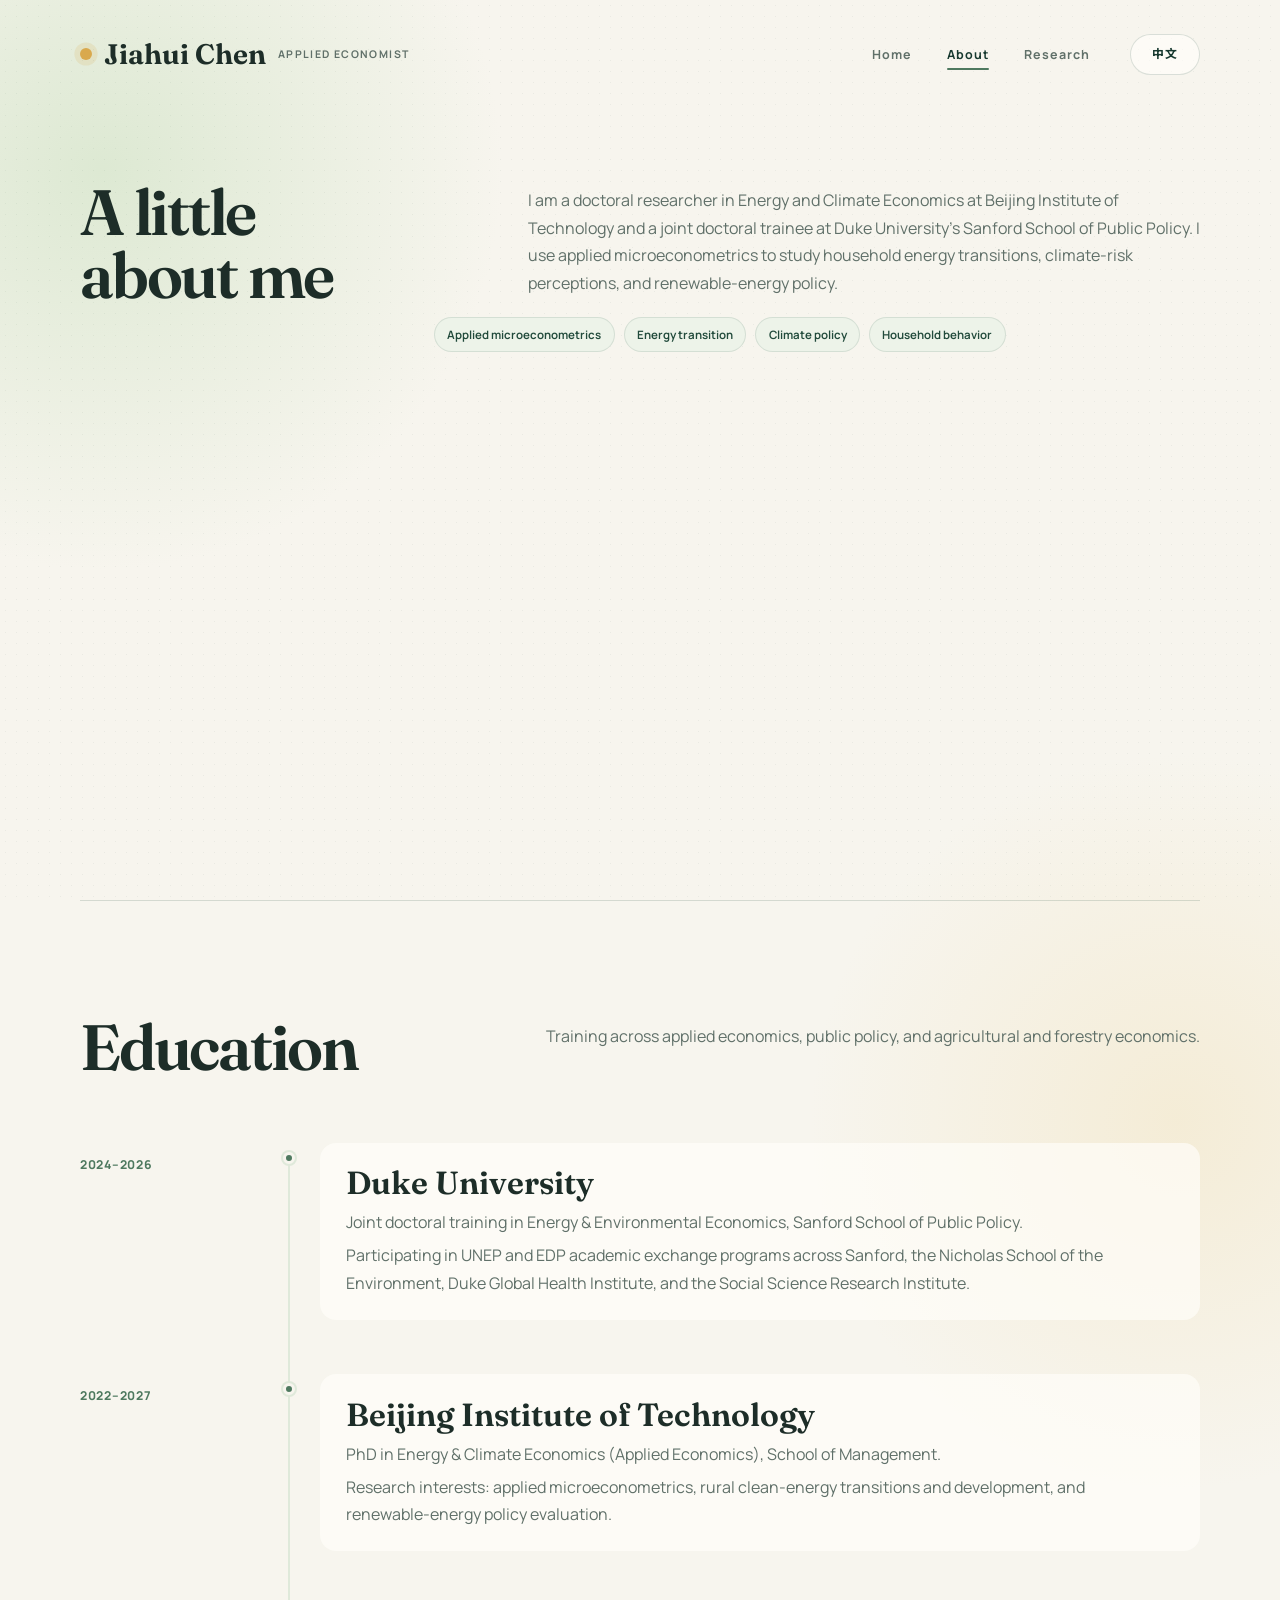
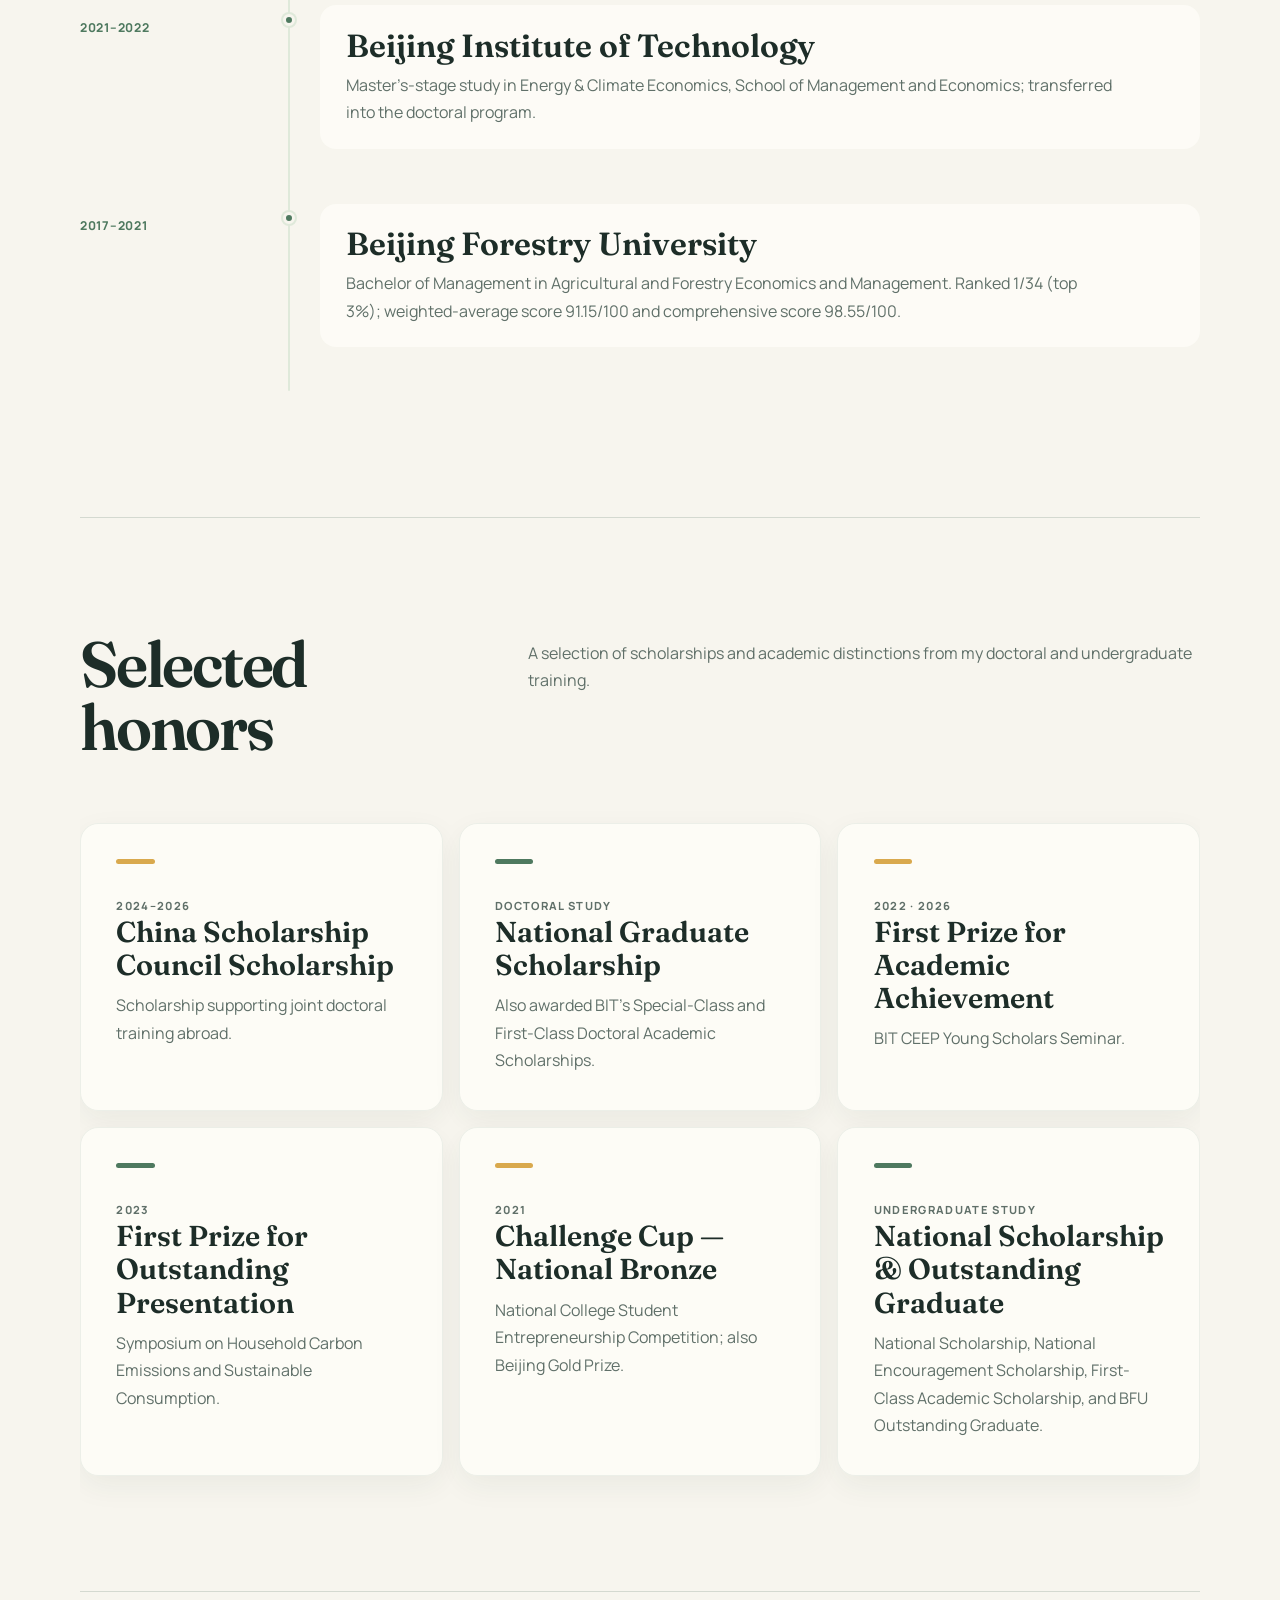
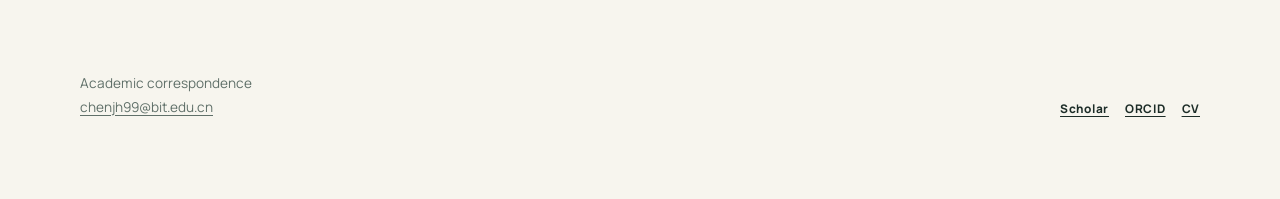
==== commit 515eed39: "refactor: simplify research page display" ====
--- a/about.html
+++ b/about.html
@@ -21,7 +21,7 @@
   </header>
 
   <main id="main-content" class="page-shell">
-    <section class="hero reveal" aria-labelledby="about-title">
+    <section class="hero" aria-labelledby="about-title">
       <div class="section-heading">
         <h1 id="about-title" data-en="A little about me" data-zh="关于我">A little about me</h1>
         <div>
@@ -31,7 +31,7 @@
       </div>
     </section>
 
-    <section class="section reveal" aria-labelledby="education-title">
+    <section class="section" aria-labelledby="education-title">
       <div class="section-heading"><h2 id="education-title" data-en="Education" data-zh="教育经历">Education</h2><p data-en="Training across applied economics, public policy, and agricultural and forestry economics." data-zh="学习经历涵盖应用经济学、公共政策与农林经济管理。">Training across applied economics, public policy, and agricultural and forestry economics.</p></div>
       <ol class="timeline">
         <li class="timeline-item"><p class="timeline-date">2024–2026</p><div class="timeline-content"><h3 data-en="Duke University" data-zh="美国杜克大学">Duke University</h3><p data-en="Joint doctoral training in Energy &amp; Environmental Economics, Sanford School of Public Policy." data-zh="Sanford 公共政策学院能源与环境经济方向联合培养博士。">Joint doctoral training in Energy &amp; Environmental Economics, Sanford School of Public Policy.</p><p data-en="Participating in UNEP and EDP academic exchange programs across Sanford, the Nicholas School of the Environment, Duke Global Health Institute, and the Social Science Research Institute." data-zh="参与由 Sanford 公共政策学院、Nicholas 环境学院、杜克全球健康研究所与社会科学研究院等共同开展的 UNEP 和 EDP 学术交流项目。">Participating in UNEP and EDP academic exchange programs across Sanford, the Nicholas School of the Environment, Duke Global Health Institute, and the Social Science Research Institute.</p></div></li>
@@ -41,7 +41,7 @@
       </ol>
     </section>
 
-    <section class="section reveal" aria-labelledby="honors-title">
+    <section class="section" aria-labelledby="honors-title">
       <div class="section-heading"><h2 id="honors-title" data-en="Selected honors" data-zh="代表性荣誉">Selected honors</h2><p data-en="A selection of scholarships and academic distinctions from my doctoral and undergraduate training." data-zh="博士及本科阶段的部分奖学金与学术荣誉。">A selection of scholarships and academic distinctions from my doctoral and undergraduate training.</p></div>
       <div class="card-grid">
         <article class="card"><p class="meta">2024–2026</p><h3 data-en="China Scholarship Council Scholarship" data-zh="国家留学基金委公派奖学金">China Scholarship Council Scholarship</h3><p data-en="Scholarship supporting joint doctoral training abroad." data-zh="支持赴海外开展联合培养博士研究。">Scholarship supporting joint doctoral training abroad.</p></article>
--- a/assets/css/styles.css
+++ b/assets/css/styles.css
@@ -88,16 +88,15 @@
 .menu-toggle span { display: block; height: 1.5px; margin: .32rem 0; background: currentColor; transition: transform .25s ease, opacity .25s ease; }
 
 .page-shell { width: min(calc(100% - 2 * var(--gutter)), var(--max)); margin-inline: auto; overflow: clip; }
-.hero { min-height: clamp(32rem, 70vh, 46rem); padding: clamp(4rem, 10vh, 7rem) 0 clamp(4rem, 9vh, 6rem); }
-.friendly-hero { display: grid; grid-template-columns: minmax(220px, .72fr) minmax(0, 1.45fr); gap: clamp(2.5rem, 7vw, 6.5rem); align-items: center; }
-.portrait-frame { position: relative; width: min(100%, 21.5rem); margin-inline: auto; }
-.portrait-frame::before { position: absolute; inset: -1rem 1rem 1.2rem -1rem; z-index: -1; border-radius: 49% 51% 46% 54% / 42% 45% 55% 58%; content: ""; background: var(--sage); transform: rotate(-3deg); }
-.portrait-frame::after { position: absolute; right: -.7rem; bottom: 1.2rem; width: 4.5rem; height: 4.5rem; border-radius: 50%; content: ""; background: rgba(217, 169, 77, .22); }
-.portrait-frame img { width: 100%; aspect-ratio: 4 / 5; border: .45rem solid rgba(255, 254, 249, .85); border-radius: 49% 51% 46% 54% / 42% 45% 55% 58%; object-fit: cover; object-position: center 36%; box-shadow: var(--shadow); }
+.hero { min-height: calc(100vh - 6.8rem); padding: clamp(3.5rem, 8vh, 6rem) 0 clamp(4rem, 9vh, 6rem); }
+.friendly-hero { display: grid; grid-template-columns: minmax(240px, .76fr) minmax(0, 1.45fr); gap: clamp(3rem, 7vw, 6.5rem); align-items: center; }
+.portrait-frame { position: relative; width: min(100%, 22rem); aspect-ratio: 1 / 1; margin: 0 auto; }
+.portrait-frame::before { position: absolute; inset: .9rem -.9rem -.9rem .9rem; z-index: -1; border-radius: 50%; content: ""; background: var(--sage); }
+.portrait-frame::after { position: absolute; right: -1.35rem; bottom: 2rem; width: 4.5rem; height: 4.5rem; z-index: -1; border-radius: 50%; content: ""; background: rgba(217, 169, 77, .3); }
+.portrait-frame img { width: 100%; height: 100%; border: .45rem solid rgba(255, 254, 249, .9); border-radius: 50%; object-fit: cover; object-position: center 32%; box-shadow: var(--shadow); }
 .hero-copy { max-width: 44rem; }
 .hello { margin: 0 0 .75rem; color: var(--green); font-size: clamp(1rem, 2vw, 1.35rem); font-weight: 650; }
-.display-title { margin: 0; font-family: var(--display); font-size: clamp(3.8rem, 8vw, 7rem); font-weight: 620; letter-spacing: -.045em; line-height: .9; }
-.display-title .cn-name { display: block; margin-top: .55rem; color: var(--green); font-family: "Noto Serif SC", var(--display); font-size: .34em; font-weight: 600; letter-spacing: .12em; }
+.display-title { margin: 0; font-family: var(--body); font-size: clamp(3.5rem, 7vw, 6.2rem); font-weight: 600; letter-spacing: -.055em; line-height: .95; }
 .lead { max-width: 42rem; margin: 1.6rem 0 0; color: var(--muted); font-size: clamp(1.03rem, 1.45vw, 1.2rem); }
 .identity-lines { display: grid; gap: .55rem; margin: 1.6rem 0 0; padding: 0; list-style: none; }
 .identity-lines li { display: flex; gap: .7rem; align-items: flex-start; color: var(--forest-deep); font-size: .9rem; font-weight: 600; }
@@ -138,24 +137,16 @@
 .timeline-content h3 { margin: 0 0 .45rem; font: 620 clamp(1.35rem, 2.6vw, 2rem)/1.15 var(--display); }
 .timeline-content p { max-width: 48rem; margin: .35rem 0 0; color: var(--muted); }
 
-.publication-list, .project-list { display: grid; gap: .85rem; }
+.publication-list { display: grid; gap: .85rem; }
 .publication { display: grid; grid-template-columns: minmax(5rem, .15fr) 1fr auto; gap: clamp(1.1rem, 3vw, 2.5rem); align-items: start; padding: 1.65rem 1.75rem; border: 1px solid rgba(33, 74, 59, .1); border-radius: 1rem; background: rgba(255, 254, 249, .72); transition: border-color .2s ease, transform .2s ease, background .2s ease; }
 .publication:hover { border-color: rgba(33, 74, 59, .25); background: var(--white); transform: translateX(.25rem); }
 .publication h3 { max-width: 54ch; margin: 0 0 .55rem; font: 620 clamp(1.2rem, 2.2vw, 1.6rem)/1.25 var(--display); }
 .publication p { margin: 0; color: var(--muted); font-size: .9rem; }
 .author-self { color: var(--forest-deep); font-weight: 800; }
-.project-item { padding: 1.4rem 1.55rem; border-left: .35rem solid var(--green); border-radius: 0 .9rem .9rem 0; background: var(--sage-light); }
-.project-item h3 { margin: 0 0 .45rem; font: 620 1.25rem/1.25 var(--display); }
-.project-item p { margin: 0; color: var(--muted); }
-
 .site-footer { display: grid; grid-template-columns: 1fr auto; gap: 2rem; align-items: end; width: min(calc(100% - 2 * var(--gutter)), var(--max)); margin: 0 auto; padding: clamp(3rem, 7vw, 5rem) 0; border-top: 1px solid var(--line); }
 .site-footer p { max-width: 35rem; margin: 0; color: var(--muted); font-size: .85rem; }
 .footer-links { display: flex; flex-wrap: wrap; gap: 1rem; justify-content: flex-end; }
 .footer-links a { font-size: .74rem; font-weight: 750; letter-spacing: .06em; }
-
-.reveal { opacity: 1; transform: none; }
-.js .reveal { opacity: 0; transform: translateY(1.25rem); transition: opacity .65s ease, transform .65s cubic-bezier(.2,.7,.2,1); }
-.reveal.is-visible { opacity: 1; transform: none; }
 
 @media (max-width: 760px) {
   :root { --gutter: 1.1rem; --section-space: 4.25rem; }
@@ -171,7 +162,7 @@
   .site-nav a::after { display: none; }
   .hero { min-height: auto; padding: 3.5rem 0 4.5rem; }
   .friendly-hero { grid-template-columns: 1fr; gap: 2.8rem; }
-  .portrait-frame { width: min(77vw, 19rem); }
+  .portrait-frame { width: min(72vw, 18rem); }
   .display-title { font-size: clamp(3.4rem, 17vw, 5.2rem); }
   .section-heading, .publication, .site-footer { grid-template-columns: 1fr; }
   .section-heading p { margin-left: 0; }
@@ -203,6 +194,5 @@
 @media (prefers-reduced-motion: reduce) {
   html { scroll-behavior: auto; }
   *, *::before, *::after { transition-duration: .01ms !important; animation-duration: .01ms !important; animation-iteration-count: 1 !important; }
-  .js .reveal, .reveal.is-visible, .button:hover, .card:hover, .publication:hover, .text-link:hover::after { opacity: 1; transform: none; }
-  .js .reveal { transition: none !important; }
+  .button:hover, .card:hover, .publication:hover, .text-link:hover::after { opacity: 1; transform: none; }
 }
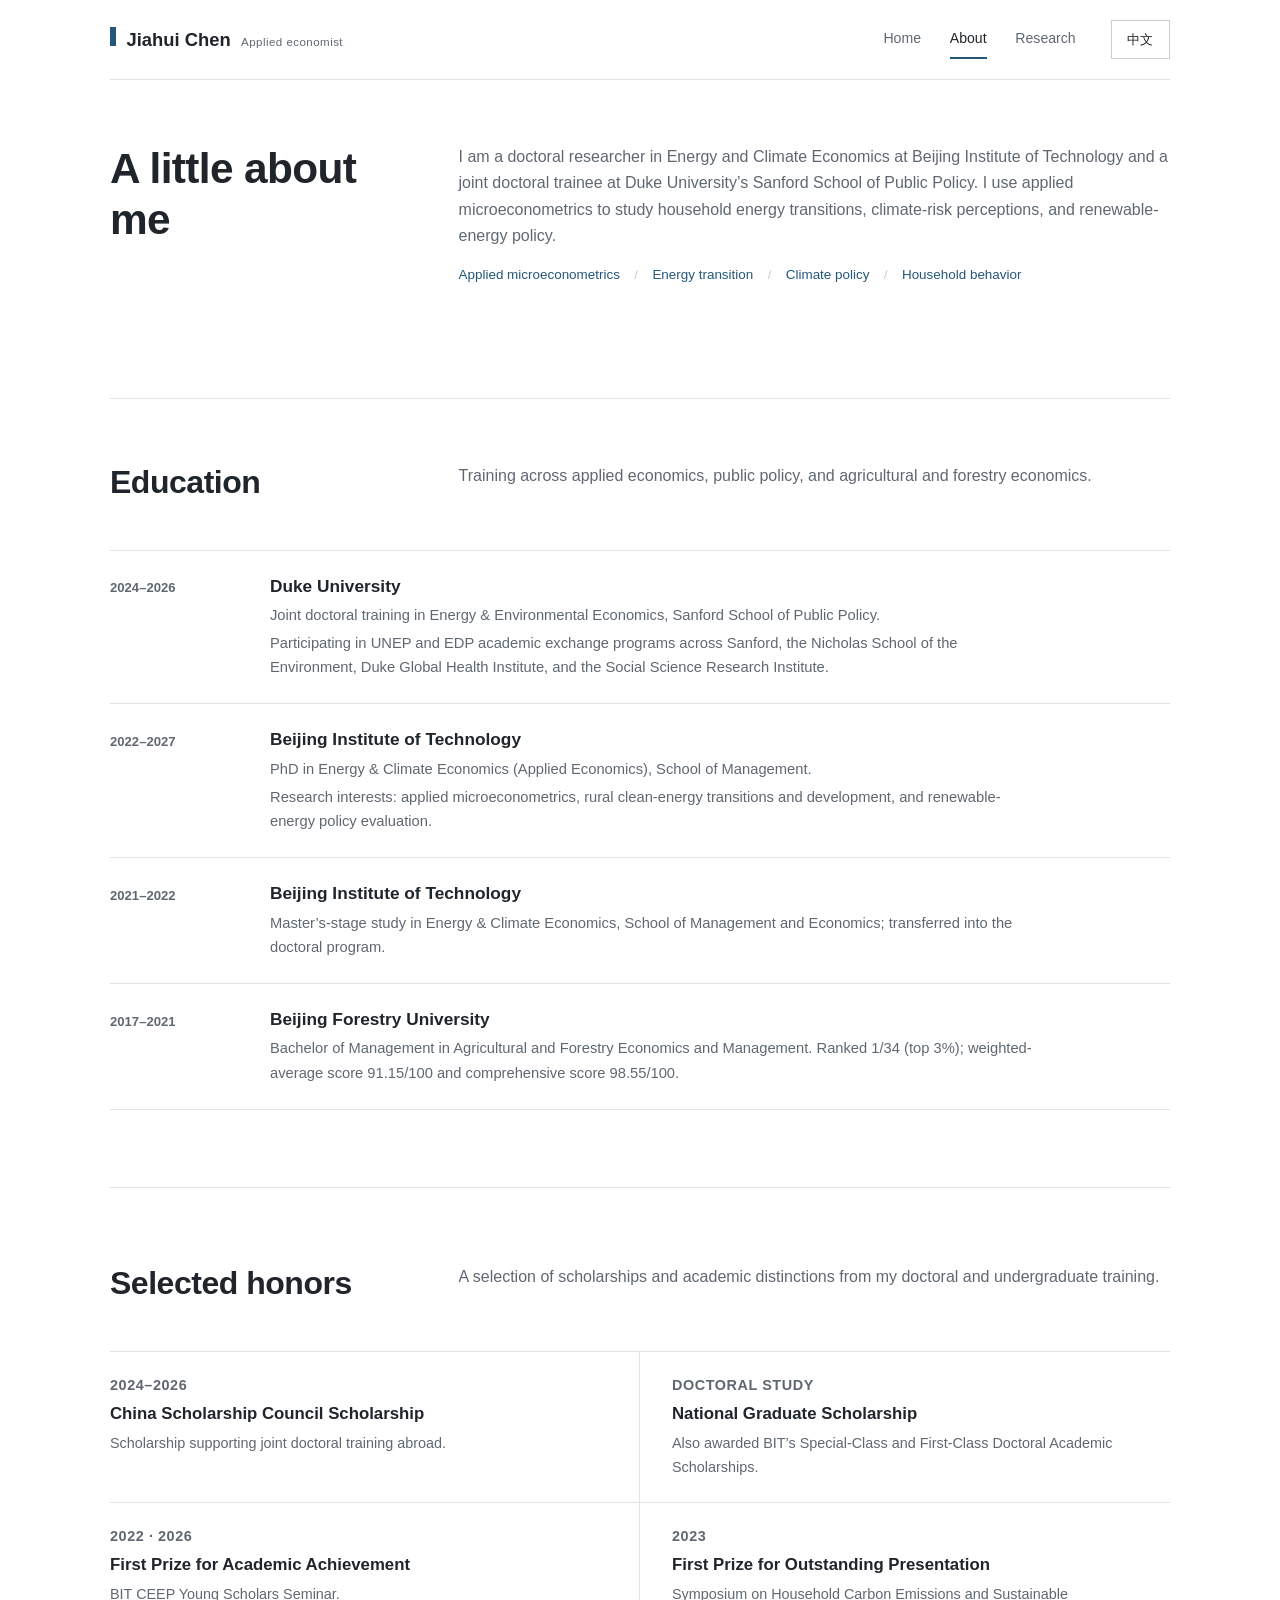
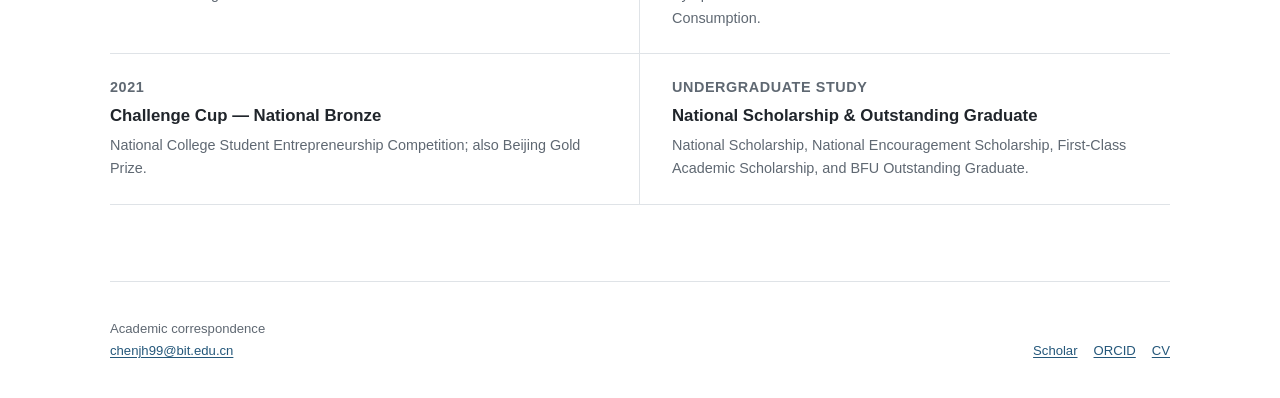
==== commit d2128a8f: "style: adopt restrained academic design" ====
--- a/about.html
+++ b/about.html
@@ -5,9 +5,6 @@
   <meta name="viewport" content="width=device-width, initial-scale=1">
   <meta name="description" content="Biography, education, research interests, and selected honors of applied economics researcher Jiahui Chen.">
   <title>About | Jiahui Chen</title>
-  <link rel="preconnect" href="https://fonts.googleapis.com">
-  <link rel="preconnect" href="https://fonts.gstatic.com" crossorigin>
-  <link href="https://fonts.googleapis.com/css2?family=Fraunces:opsz,wght@9..144,500;9..144,600;9..144,700&amp;family=Manrope:wght@400;500;600;700&amp;family=Noto+Sans+SC:wght@400;500;600;700&amp;family=Noto+Serif+SC:wght@500;600;700&amp;display=swap" rel="stylesheet">
   <link rel="stylesheet" href="assets/css/styles.css">
   <script src="assets/js/site.js" defer></script>
 </head>
--- a/assets/css/styles.css
+++ b/assets/css/styles.css
@@ -1,198 +1,140 @@
 :root {
-  --cream: #f7f5ee;
-  --cream-deep: #efeee5;
-  --white: #fffef9;
-  --forest: #214a3b;
-  --forest-deep: #17392f;
-  --green: #4e795f;
-  --sage: #dfe9da;
-  --sage-light: #edf3e9;
-  --sun: #d9a94d;
-  --ink: #1d2d28;
-  --muted: #607069;
-  --line: rgba(33, 74, 59, .16);
-  --shadow: 0 20px 55px rgba(28, 63, 50, .11);
-  --display: "Fraunces", "Noto Serif SC", Georgia, serif;
-  --body: "Manrope", "Noto Sans SC", sans-serif;
-  --max: 1120px;
-  --gutter: clamp(1.2rem, 4vw, 3.8rem);
-  --section-space: clamp(4.5rem, 9vw, 8rem);
+  --paper: #ffffff;
+  --paper-soft: #f7f8fa;
+  --ink: #20252b;
+  --muted: #5f6872;
+  --accent: #24577a;
+  --accent-dark: #173f5b;
+  --line: #dfe3e7;
+  --line-strong: #c8ced5;
+  --body: -apple-system, BlinkMacSystemFont, "Segoe UI", "Helvetica Neue", Arial, "Microsoft YaHei", sans-serif;
+  --display: var(--body);
+  --title-size: clamp(2.05rem, 4vw, 2.65rem);
+  --section-title-size: clamp(1.6rem, 3vw, 2rem);
+  --max: 1060px;
+  --gutter: clamp(1.25rem, 4vw, 3rem);
+  --section-space: clamp(3rem, 6vw, 5rem);
 }
 
 *, *::before, *::after { box-sizing: border-box; }
 html { scroll-behavior: smooth; }
-body {
-  margin: 0;
-  color: var(--ink);
-  background:
-    radial-gradient(circle at 8% 5%, rgba(202, 224, 191, .58), transparent 25rem),
-    radial-gradient(circle at 92% 33%, rgba(239, 218, 166, .33), transparent 23rem),
-    var(--cream);
-  font: 400 1rem/1.72 var(--body);
-  -webkit-font-smoothing: antialiased;
-}
-body::after {
-  position: fixed;
-  inset: 0;
-  z-index: -1;
-  content: "";
-  opacity: .22;
-  background-image: radial-gradient(rgba(33, 74, 59, .26) .6px, transparent .6px);
-  background-size: 11px 11px;
-  pointer-events: none;
-}
+body { margin: 0; color: var(--ink); background: var(--paper); font: 400 1rem/1.65 var(--body); -webkit-font-smoothing: antialiased; }
 img, svg { display: block; max-width: 100%; }
-a { color: inherit; text-underline-offset: .22em; }
+a { color: var(--accent); text-underline-offset: .18em; text-decoration-thickness: 1px; }
 button { color: inherit; font: inherit; }
-::selection { color: var(--white); background: var(--forest); }
-:focus-visible { outline: 3px solid #876221; outline-offset: 4px; }
+::selection { color: #fff; background: var(--accent); }
+:focus-visible { outline: 2px solid var(--accent); outline-offset: 3px; }
 
-.skip-link {
-  position: fixed;
-  top: 1rem;
-  left: 1rem;
-  z-index: 100;
-  padding: .72rem 1rem;
-  border-radius: .55rem;
-  color: var(--white);
-  background: var(--forest-deep);
-  transform: translateY(calc(-100% - 2rem));
-  transition: transform .2s ease;
-}
+.skip-link { position: fixed; top: .75rem; left: .75rem; z-index: 100; padding: .55rem .8rem; color: #fff; background: var(--accent-dark); transform: translateY(calc(-100% - 1.5rem)); }
 .skip-link:focus { transform: translateY(0); }
 
-.site-header {
-  position: relative;
-  z-index: 20;
-  display: grid;
-  grid-template-columns: minmax(13rem, 1fr) auto auto;
-  align-items: center;
-  gap: clamp(1rem, 3vw, 2.8rem);
-  width: min(calc(100% - 2 * var(--gutter)), var(--max));
-  min-height: 6.8rem;
-  margin-inline: auto;
-}
-.brand { display: inline-flex; align-items: center; gap: .75rem; width: fit-content; text-decoration: none; }
-.brand::before { width: .75rem; height: .75rem; border-radius: 50%; content: ""; background: var(--sun); box-shadow: 0 0 0 .35rem rgba(217, 169, 77, .16); }
-.brand-name { font-family: var(--display); font-size: clamp(1.35rem, 2.2vw, 1.8rem); font-weight: 650; line-height: 1; }
-.brand-mark { color: var(--muted); font-size: .66rem; font-weight: 700; letter-spacing: .13em; text-transform: uppercase; }
-.site-nav { display: flex; align-items: center; gap: clamp(1rem, 2.5vw, 2.25rem); }
-.site-nav a { position: relative; padding: .45rem .1rem; color: var(--muted); font-size: .78rem; font-weight: 700; letter-spacing: .08em; text-decoration: none; }
-.site-nav a::after { position: absolute; right: .1rem; bottom: .12rem; left: .1rem; height: 2px; border-radius: 2px; content: ""; background: var(--green); transform: scaleX(0); transition: transform .2s ease; }
-.site-nav a:hover::after, .site-nav a[aria-current="page"]::after { transform: scaleX(1); }
-.site-nav a[aria-current="page"] { color: var(--forest-deep); }
-.lang-switch, .menu-toggle { border: 1px solid var(--line); border-radius: 999px; color: var(--forest-deep); background: rgba(255, 254, 249, .68); cursor: pointer; }
-.lang-switch { min-width: 4.35rem; padding: .6rem .85rem; font-size: .74rem; font-weight: 750; letter-spacing: .06em; transition: background .2s ease, transform .2s ease; }
-.lang-switch:hover { background: var(--sage); transform: translateY(-1px); }
-.menu-toggle { display: none; width: 2.9rem; height: 2.9rem; padding: .78rem; }
-.menu-toggle span { display: block; height: 1.5px; margin: .32rem 0; background: currentColor; transition: transform .25s ease, opacity .25s ease; }
+.site-header { position: relative; z-index: 20; display: grid; grid-template-columns: minmax(12rem, 1fr) auto auto; align-items: center; gap: clamp(1rem, 3vw, 2.2rem); width: min(calc(100% - 2 * var(--gutter)), var(--max)); min-height: 5rem; margin-inline: auto; border-bottom: 1px solid var(--line); }
+.brand { display: flex; align-items: baseline; gap: .65rem; width: fit-content; color: var(--ink); text-decoration: none; }
+.brand::before { width: .38rem; height: 1.15rem; content: ""; background: var(--accent); }
+.brand-name { font-size: 1.15rem; font-weight: 650; line-height: 1; }
+.brand-mark { color: var(--muted); font-size: .72rem; font-weight: 500; letter-spacing: .04em; }
+.site-nav { display: flex; align-items: center; gap: clamp(1rem, 2.5vw, 1.8rem); }
+.site-nav a { padding: .45rem 0; border-bottom: 2px solid transparent; color: var(--muted); font-size: .88rem; font-weight: 500; text-decoration: none; }
+.site-nav a:hover, .site-nav a[aria-current="page"] { border-color: var(--accent); color: var(--ink); }
+.lang-switch, .menu-toggle { border: 1px solid var(--line-strong); color: var(--ink); background: var(--paper); cursor: pointer; }
+.lang-switch { min-width: 3.7rem; padding: .45rem .7rem; font-size: .82rem; }
+.lang-switch:hover { border-color: var(--accent); color: var(--accent); }
+.menu-toggle { display: none; width: 2.55rem; height: 2.55rem; padding: .65rem; }
+.menu-toggle span { display: block; height: 1px; margin: .32rem 0; background: currentColor; }
 
 .page-shell { width: min(calc(100% - 2 * var(--gutter)), var(--max)); margin-inline: auto; overflow: clip; }
-.hero { min-height: calc(100vh - 6.8rem); padding: clamp(3.5rem, 8vh, 6rem) 0 clamp(4rem, 9vh, 6rem); }
-.friendly-hero { display: grid; grid-template-columns: minmax(240px, .76fr) minmax(0, 1.45fr); gap: clamp(3rem, 7vw, 6.5rem); align-items: center; }
-.portrait-frame { position: relative; width: min(100%, 22rem); aspect-ratio: 1 / 1; margin: 0 auto; }
-.portrait-frame::before { position: absolute; inset: .9rem -.9rem -.9rem .9rem; z-index: -1; border-radius: 50%; content: ""; background: var(--sage); }
-.portrait-frame::after { position: absolute; right: -1.35rem; bottom: 2rem; width: 4.5rem; height: 4.5rem; z-index: -1; border-radius: 50%; content: ""; background: rgba(217, 169, 77, .3); }
-.portrait-frame img { width: 100%; height: 100%; border: .45rem solid rgba(255, 254, 249, .9); border-radius: 50%; object-fit: cover; object-position: center 32%; box-shadow: var(--shadow); }
-.hero-copy { max-width: 44rem; }
-.hello { margin: 0 0 .75rem; color: var(--green); font-size: clamp(1rem, 2vw, 1.35rem); font-weight: 650; }
-.display-title { margin: 0; font-family: var(--body); font-size: clamp(3.5rem, 7vw, 6.2rem); font-weight: 600; letter-spacing: -.055em; line-height: .95; }
-.lead { max-width: 42rem; margin: 1.6rem 0 0; color: var(--muted); font-size: clamp(1.03rem, 1.45vw, 1.2rem); }
-.identity-lines { display: grid; gap: .55rem; margin: 1.6rem 0 0; padding: 0; list-style: none; }
-.identity-lines li { display: flex; gap: .7rem; align-items: flex-start; color: var(--forest-deep); font-size: .9rem; font-weight: 600; }
-.identity-lines li::before { flex: 0 0 auto; width: .48rem; height: .48rem; margin-top: .48rem; border-radius: 50%; content: ""; background: var(--sun); }
-.actions { display: flex; flex-wrap: wrap; gap: .7rem; margin-top: 1.8rem; }
-.button { display: inline-flex; align-items: center; justify-content: center; min-height: 2.9rem; padding: .68rem 1.1rem; border: 1px solid var(--forest); border-radius: 999px; color: var(--white); background: var(--forest); font-size: .76rem; font-weight: 700; letter-spacing: .05em; text-decoration: none; transition: background .2s ease, color .2s ease, transform .2s ease, box-shadow .2s ease; }
-.button:hover { background: var(--forest-deep); transform: translateY(-2px); box-shadow: 0 8px 22px rgba(33, 74, 59, .16); }
-.button.secondary { color: var(--forest); background: transparent; }
-.button.secondary:hover { color: var(--white); background: var(--forest); }
-.text-link { display: inline-flex; gap: .45rem; align-items: center; color: var(--forest); font-weight: 700; text-decoration-color: rgba(78, 121, 95, .38); }
-.text-link::after { content: "\2197"; color: #876221; transition: transform .2s ease; }
-.text-link:hover::after { transform: translate(.14rem, -.14rem); }
+.hero { min-height: auto; padding: clamp(2.5rem, 5vw, 4rem) 0; }
+.friendly-hero { display: grid; grid-template-columns: minmax(190px, .58fr) minmax(0, 1.42fr); gap: clamp(2.5rem, 6vw, 5rem); align-items: center; min-height: calc(100vh - 6.8rem); padding: clamp(3rem, 7vh, 5rem) 0; }
+.portrait-frame { width: min(100%, 17rem); aspect-ratio: 1 / 1; margin: 0 auto; }
+.portrait-frame img { width: 100%; height: 100%; border: 1px solid var(--line-strong); border-radius: 50%; object-fit: cover; object-position: center 32%; }
+.hero-copy { max-width: 43rem; }
+.hello { margin: 0 0 .45rem; color: var(--muted); font-size: .95rem; font-weight: 500; }
+.display-title { margin: 0; font-family: var(--body); font-size: var(--title-size); font-weight: 650; letter-spacing: -.025em; line-height: 1.15; }
+.lead { max-width: 42rem; margin: 1.1rem 0 0; color: var(--muted); font-size: 1.02rem; }
+.identity-lines { display: grid; gap: .35rem; margin: 1.25rem 0 0; padding: 0; list-style: none; }
+.identity-lines li { color: var(--ink); font-size: .92rem; }
+.identity-lines li::before { margin-right: .55rem; color: var(--accent); content: "—"; }
+.actions { display: flex; flex-wrap: wrap; gap: .55rem; margin-top: 1.35rem; }
+.button { display: inline-flex; align-items: center; min-height: 2.35rem; padding: .45rem .8rem; border: 1px solid var(--accent); color: #fff; background: var(--accent); font-size: .84rem; font-weight: 550; text-decoration: none; }
+.button:hover { background: var(--accent-dark); }
+.button.secondary { color: var(--accent); background: var(--paper); }
+.button.secondary:hover { color: #fff; background: var(--accent); }
+.text-link { color: var(--accent); font-weight: 550; }
+.text-link::after { margin-left: .3rem; content: "↗"; }
 
 .section { padding: var(--section-space) 0; border-top: 1px solid var(--line); }
-.section-heading { display: grid; grid-template-columns: minmax(10rem, .42fr) 1fr; gap: 2rem; align-items: start; margin-bottom: clamp(2.2rem, 5vw, 4.2rem); }
-.section-heading h1, .section-heading h2 { max-width: 13ch; margin: 0; font-family: var(--display); font-size: clamp(2.5rem, 5vw, 4.7rem); font-weight: 620; letter-spacing: -.035em; line-height: .98; }
-.section-heading p { max-width: 42rem; margin: .4rem 0 0 auto; color: var(--muted); }
-.eyebrow, .meta, .publication-type { color: var(--green); font-size: .7rem; font-weight: 750; letter-spacing: .12em; text-transform: uppercase; }
-.eyebrow { margin: 0 0 1rem; }
+.hero:not(.friendly-hero) + .section { padding-top: clamp(2.75rem, 5vw, 4rem); }
+.section-heading { display: grid; grid-template-columns: minmax(12rem, .4fr) 1fr; gap: clamp(1.5rem, 5vw, 4rem); align-items: start; margin-bottom: clamp(1.75rem, 4vw, 3rem); }
+.section-heading h1, .section-heading h2 { max-width: 18ch; margin: 0; font-family: var(--display); font-size: var(--section-title-size); font-weight: 650; letter-spacing: -.015em; line-height: 1.2; }
+.section-heading h1 { font-size: var(--title-size); }
+.section-heading p { max-width: 45rem; margin: 0; color: var(--muted); }
+.eyebrow, .meta, .publication-type { color: var(--muted); font-size: .78rem; font-weight: 600; letter-spacing: .04em; text-transform: uppercase; }
+.eyebrow { margin: 0 0 .7rem; }
 
-.card-grid, .wide-grid { display: grid; grid-template-columns: repeat(3, minmax(0, 1fr)); gap: 1rem; }
-.home-theme-grid { grid-template-columns: repeat(3, minmax(0, 1fr)); }
-.card { position: relative; min-height: 13rem; padding: clamp(1.45rem, 3vw, 2.2rem); border: 1px solid rgba(33, 74, 59, .08); border-radius: 1.15rem; background: rgba(255, 254, 249, .78); box-shadow: 0 10px 30px rgba(33, 74, 59, .06); transition: transform .25s ease, box-shadow .25s ease, background .25s ease; }
-.card::before { display: block; width: 2.4rem; height: .3rem; margin-bottom: 2rem; border-radius: 999px; content: ""; background: var(--sun); }
-.card:nth-child(2n)::before { background: var(--green); }
-.card:hover { background: var(--white); transform: translateY(-4px); box-shadow: var(--shadow); }
-.card h3 { margin: 0 0 .7rem; font: 620 clamp(1.35rem, 2.4vw, 1.8rem)/1.15 var(--display); }
-.card p { margin: 0; color: var(--muted); }
-.interest-pills, .tag-list { display: flex; flex-wrap: wrap; gap: .55rem; margin: 1.25rem 0 0; padding: 0; list-style: none; }
-.interest-pills li, .tag-list li, .tag { padding: .42rem .78rem; border: 1px solid rgba(33, 74, 59, .12); border-radius: 999px; color: var(--forest); background: var(--sage-light); font-size: .72rem; font-weight: 650; }
+.interest-pills, .tag-list { display: flex; flex-wrap: wrap; gap: .35rem .9rem; margin: .9rem 0 0; padding: 0; list-style: none; }
+.interest-pills li, .tag-list li, .tag { padding: 0; border: 0; color: var(--accent); background: transparent; font-size: .84rem; font-weight: 500; }
+.interest-pills li + li::before, .tag-list li + li::before { margin-right: .9rem; color: var(--line-strong); content: "/"; }
 
-.timeline { position: relative; margin: 0; padding: 0; list-style: none; }
-.timeline::before { position: absolute; top: .7rem; bottom: .7rem; left: clamp(6rem, 17vw, 13rem); width: 2px; border-radius: 2px; content: ""; background: var(--sage); }
-.timeline-item { position: relative; display: grid; grid-template-columns: clamp(5rem, 15vw, 11rem) 1fr; gap: clamp(2rem, 5vw, 5rem); padding: 0 0 3.4rem; }
-.timeline-item::before { position: absolute; top: .55rem; left: calc(clamp(6rem, 17vw, 13rem) - .34rem); width: .75rem; height: .75rem; border: 3px solid var(--cream); border-radius: 50%; content: ""; background: var(--green); box-shadow: 0 0 0 2px var(--sage); }
-.timeline-date { color: var(--green); font-size: .76rem; font-weight: 750; letter-spacing: .06em; }
-.timeline-content { padding: 1.4rem 1.6rem; border-radius: 1rem; background: rgba(255, 254, 249, .68); }
-.timeline-content h3 { margin: 0 0 .45rem; font: 620 clamp(1.35rem, 2.6vw, 2rem)/1.15 var(--display); }
-.timeline-content p { max-width: 48rem; margin: .35rem 0 0; color: var(--muted); }
+.card-grid, .wide-grid { display: grid; grid-template-columns: repeat(2, minmax(0, 1fr)); border-top: 1px solid var(--line); }
+.card { min-height: auto; padding: 1.4rem 1.2rem 1.4rem 0; border-bottom: 1px solid var(--line); background: transparent; }
+.card:nth-child(odd) { padding-right: 2rem; border-right: 1px solid var(--line); }
+.card:nth-child(even) { padding-left: 2rem; }
+.card h3 { margin: .3rem 0 .4rem; font: 620 1.05rem/1.35 var(--body); }
+.card p { margin: 0; color: var(--muted); font-size: .9rem; }
 
-.publication-list { display: grid; gap: .85rem; }
-.publication { display: grid; grid-template-columns: minmax(5rem, .15fr) 1fr auto; gap: clamp(1.1rem, 3vw, 2.5rem); align-items: start; padding: 1.65rem 1.75rem; border: 1px solid rgba(33, 74, 59, .1); border-radius: 1rem; background: rgba(255, 254, 249, .72); transition: border-color .2s ease, transform .2s ease, background .2s ease; }
-.publication:hover { border-color: rgba(33, 74, 59, .25); background: var(--white); transform: translateX(.25rem); }
-.publication h3 { max-width: 54ch; margin: 0 0 .55rem; font: 620 clamp(1.2rem, 2.2vw, 1.6rem)/1.25 var(--display); }
+.timeline { margin: 0; padding: 0; border-top: 1px solid var(--line); list-style: none; }
+.timeline-item { display: grid; grid-template-columns: 8rem 1fr; gap: 2rem; padding: 1.5rem 0; border-bottom: 1px solid var(--line); }
+.timeline-date { margin: .15rem 0 0; color: var(--muted); font-size: .82rem; font-weight: 550; }
+.timeline-content { padding: 0; background: transparent; }
+.timeline-content h3 { margin: 0 0 .3rem; font: 620 1.08rem/1.35 var(--body); }
+.timeline-content p { max-width: 48rem; margin: .25rem 0 0; color: var(--muted); font-size: .92rem; }
+
+.publication-list { border-top: 1px solid var(--line); }
+.publication { display: grid; grid-template-columns: 4.5rem 1fr; gap: 1.5rem; padding: 1.3rem 0; border-bottom: 1px solid var(--line); }
+.publication h3 { max-width: 60rem; margin: 0 0 .35rem; font: 620 1.02rem/1.4 var(--body); }
+.publication h3 a { color: var(--ink); }
 .publication p { margin: 0; color: var(--muted); font-size: .9rem; }
-.author-self { color: var(--forest-deep); font-weight: 800; }
-.site-footer { display: grid; grid-template-columns: 1fr auto; gap: 2rem; align-items: end; width: min(calc(100% - 2 * var(--gutter)), var(--max)); margin: 0 auto; padding: clamp(3rem, 7vw, 5rem) 0; border-top: 1px solid var(--line); }
-.site-footer p { max-width: 35rem; margin: 0; color: var(--muted); font-size: .85rem; }
+.author-self { color: var(--ink); font-weight: 700; }
+
+.site-footer { display: grid; grid-template-columns: 1fr auto; gap: 2rem; align-items: end; width: min(calc(100% - 2 * var(--gutter)), var(--max)); margin: 0 auto; padding: 2.25rem 0; border-top: 1px solid var(--line); }
+.site-footer p { margin: 0; color: var(--muted); font-size: .82rem; }
 .footer-links { display: flex; flex-wrap: wrap; gap: 1rem; justify-content: flex-end; }
-.footer-links a { font-size: .74rem; font-weight: 750; letter-spacing: .06em; }
+.footer-links a { font-size: .82rem; font-weight: 500; }
 
 @media (max-width: 760px) {
-  :root { --gutter: 1.1rem; --section-space: 4.25rem; }
-  .site-header { grid-template-columns: 1fr auto auto; min-height: 5.4rem; }
+  :root { --gutter: 1.1rem; --section-space: 3rem; --title-size: clamp(1.9rem, 9vw, 2.25rem); --section-title-size: 1.45rem; }
+  .site-header { grid-template-columns: 1fr auto auto; min-height: 4.5rem; }
   .brand-mark { display: none; }
   .js .menu-toggle { display: block; }
   .menu-toggle[aria-expanded="true"] span:first-child { transform: translateY(.22rem) rotate(45deg); }
   .menu-toggle[aria-expanded="true"] span:last-child { transform: translateY(-.22rem) rotate(-45deg); }
-  .site-nav { position: absolute; top: calc(100% - .1rem); right: 0; left: 0; flex-direction: column; align-items: stretch; gap: 0; padding: .75rem var(--gutter) 1.1rem; border: 1px solid var(--line); border-radius: 0 0 1rem 1rem; background: rgba(255, 254, 249, .98); box-shadow: 0 15px 35px rgba(33, 74, 59, .12); }
+  .site-nav { position: absolute; top: 100%; right: 0; left: 0; flex-direction: column; align-items: stretch; gap: 0; padding: .5rem var(--gutter); border: 1px solid var(--line); background: var(--paper); }
   .js .site-nav { display: none; }
   .site-nav.is-open { display: flex; }
-  .site-nav a { padding: .82rem .2rem; border-bottom: 1px solid var(--line); }
-  .site-nav a::after { display: none; }
-  .hero { min-height: auto; padding: 3.5rem 0 4.5rem; }
-  .friendly-hero { grid-template-columns: 1fr; gap: 2.8rem; }
-  .portrait-frame { width: min(72vw, 18rem); }
-  .display-title { font-size: clamp(3.4rem, 17vw, 5.2rem); }
-  .section-heading, .publication, .site-footer { grid-template-columns: 1fr; }
+  .site-nav a { padding: .7rem 0; border-bottom: 1px solid var(--line); }
+  .friendly-hero { grid-template-columns: 1fr; gap: 2rem; min-height: auto; padding: 2.75rem 0 3.5rem; }
+  .portrait-frame { width: min(62vw, 14rem); }
+  .section-heading, .site-footer { grid-template-columns: 1fr; gap: 1rem; }
   .section-heading p { margin-left: 0; }
-  .card-grid, .home-theme-grid, .wide-grid { grid-template-columns: 1fr; }
-  .card { min-height: 11.5rem; }
-  .timeline::before { left: .3rem; }
-  .timeline-item { grid-template-columns: 1fr; gap: .5rem; padding-left: 1.75rem; }
-  .timeline-item::before { left: -.02rem; }
-  .timeline-content { padding: 1.15rem 1.2rem; }
-  .publication { gap: .6rem; padding: 1.3rem 1.15rem; }
-  .publication .text-link { margin-top: .5rem; }
+  .card-grid, .wide-grid { grid-template-columns: 1fr; }
+  .card:nth-child(odd), .card:nth-child(even) { padding: 1.2rem 0; border-right: 0; }
+  .timeline-item { grid-template-columns: 1fr; gap: .4rem; padding: 1.2rem 0; }
+  .publication { grid-template-columns: 3.5rem 1fr; gap: .75rem; padding: 1.1rem 0; }
   .footer-links { justify-content: flex-start; }
 }
 
 @media (min-width: 761px) and (max-width: 980px) {
-  .friendly-hero { grid-template-columns: minmax(200px, .62fr) 1fr; gap: 3rem; }
-  .card-grid, .home-theme-grid { grid-template-columns: repeat(2, minmax(0, 1fr)); }
-  .display-title { font-size: clamp(4rem, 8vw, 5.7rem); }
+  .friendly-hero { grid-template-columns: minmax(180px, .55fr) 1fr; gap: 3rem; }
 }
 
 @media print {
   body { background: #fff; }
-  body::after, .site-nav, .lang-switch, .menu-toggle, .actions { display: none; }
+  .site-nav, .lang-switch, .menu-toggle, .actions { display: none; }
   .site-header, .site-footer { min-height: auto; padding-block: 1rem; }
   .section, .hero { padding-block: 2rem; }
-  .publication, .card, .timeline-content { box-shadow: none; break-inside: avoid; }
 }
 
 @media (prefers-reduced-motion: reduce) {
   html { scroll-behavior: auto; }
-  *, *::before, *::after { transition-duration: .01ms !important; animation-duration: .01ms !important; animation-iteration-count: 1 !important; }
-  .button:hover, .card:hover, .publication:hover, .text-link:hover::after { opacity: 1; transform: none; }
+  *, *::before, *::after { transition-duration: .01ms !important; }
 }
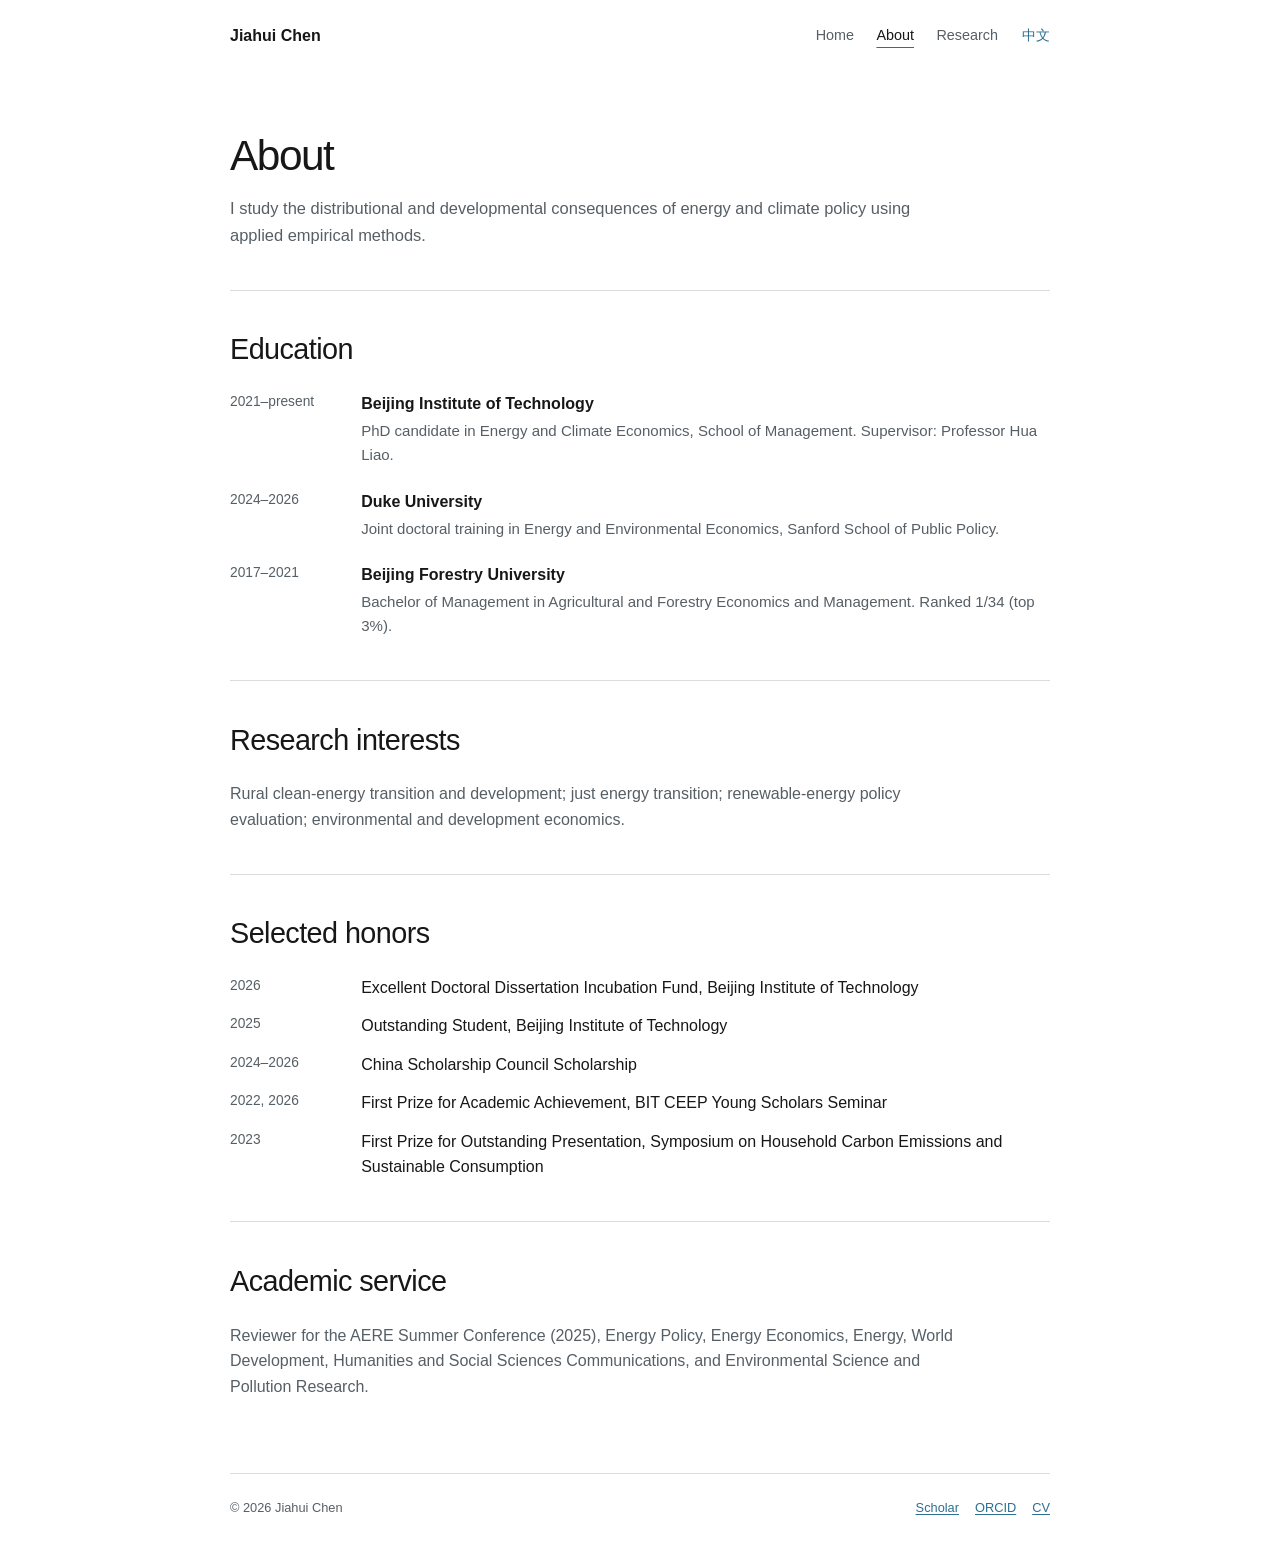
==== commit 6640497c: "Redesign site as minimalist academic profile" ====
--- a/about.html
+++ b/about.html
@@ -1,56 +1,25 @@
 <!doctype html>
 <html lang="en">
-<head>
-  <meta charset="utf-8">
-  <meta name="viewport" content="width=device-width, initial-scale=1">
-  <meta name="description" content="Biography, education, research interests, and selected honors of applied economics researcher Jiahui Chen.">
-  <title>About | Jiahui Chen</title>
-  <link rel="stylesheet" href="assets/css/styles.css">
-  <script src="assets/js/site.js" defer></script>
-</head>
+<head><meta charset="utf-8"><meta name="viewport" content="width=device-width, initial-scale=1"><meta name="description" content="Biography, education, honors, and academic service of Jiahui Chen."><title>About | Jiahui Chen</title><link rel="stylesheet" href="assets/css/styles.css"><script src="assets/js/site.js" defer></script></head>
 <body data-title-en="About | Jiahui Chen" data-title-zh="关于｜陈佳慧">
   <a class="skip-link" href="#main-content" data-en="Skip to main content" data-zh="跳转至主要内容">Skip to main content</a>
-  <header class="site-header">
-    <a class="brand" href="index.html" aria-label="Jiahui Chen home" data-aria-en="Jiahui Chen home" data-aria-zh="陈佳慧主页"><span class="brand-name" data-en="Jiahui Chen" data-zh="陈佳慧">Jiahui Chen</span><span class="brand-mark" data-en="Applied economist" data-zh="应用经济学研究者">Applied economist</span></a>
-    <nav class="site-nav" data-navigation aria-label="Primary navigation" data-aria-en="Primary navigation" data-aria-zh="主要导航"><a href="index.html" data-en="Home" data-zh="首页">Home</a><a href="about.html" aria-current="page" data-en="About" data-zh="关于">About</a><a href="research.html" data-en="Research" data-zh="研究">Research</a></nav>
-    <button class="menu-toggle" type="button" data-menu-toggle aria-expanded="false" aria-label="Open or close navigation" data-aria-en="Open or close navigation" data-aria-zh="打开或关闭导航"><span aria-hidden="true"></span><span aria-hidden="true"></span></button>
-    <button class="lang-switch" type="button" data-language-toggle aria-label="切换到中文">中文</button>
-  </header>
-
-  <main id="main-content" class="page-shell">
-    <section class="hero" aria-labelledby="about-title">
-      <div class="section-heading">
-        <h1 id="about-title" data-en="A little about me" data-zh="关于我">A little about me</h1>
-        <div>
-          <p data-en="I am a doctoral researcher in Energy and Climate Economics at Beijing Institute of Technology and a joint doctoral trainee at Duke University’s Sanford School of Public Policy. I use applied microeconometrics to study household energy transitions, climate-risk perceptions, and renewable-energy policy." data-zh="我是北京理工大学能源与气候经济方向博士研究生，并在美国杜克大学 Sanford 公共政策学院联合培养。我主要运用微观应用计量方法，研究家庭能源转型、气候风险认知与可再生能源政策。">I am a doctoral researcher in Energy and Climate Economics at Beijing Institute of Technology and a joint doctoral trainee at Duke University’s Sanford School of Public Policy. I use applied microeconometrics to study household energy transitions, climate-risk perceptions, and renewable-energy policy.</p>
-          <ul class="interest-pills"><li data-en="Applied microeconometrics" data-zh="微观应用计量">Applied microeconometrics</li><li data-en="Energy transition" data-zh="能源转型">Energy transition</li><li data-en="Climate policy" data-zh="气候政策">Climate policy</li><li data-en="Household behavior" data-zh="家庭行为">Household behavior</li></ul>
-        </div>
-      </div>
-    </section>
-
-    <section class="section" aria-labelledby="education-title">
-      <div class="section-heading"><h2 id="education-title" data-en="Education" data-zh="教育经历">Education</h2><p data-en="Training across applied economics, public policy, and agricultural and forestry economics." data-zh="学习经历涵盖应用经济学、公共政策与农林经济管理。">Training across applied economics, public policy, and agricultural and forestry economics.</p></div>
-      <ol class="timeline">
-        <li class="timeline-item"><p class="timeline-date">2024–2026</p><div class="timeline-content"><h3 data-en="Duke University" data-zh="美国杜克大学">Duke University</h3><p data-en="Joint doctoral training in Energy &amp; Environmental Economics, Sanford School of Public Policy." data-zh="Sanford 公共政策学院能源与环境经济方向联合培养博士。">Joint doctoral training in Energy &amp; Environmental Economics, Sanford School of Public Policy.</p><p data-en="Participating in UNEP and EDP academic exchange programs across Sanford, the Nicholas School of the Environment, Duke Global Health Institute, and the Social Science Research Institute." data-zh="参与由 Sanford 公共政策学院、Nicholas 环境学院、杜克全球健康研究所与社会科学研究院等共同开展的 UNEP 和 EDP 学术交流项目。">Participating in UNEP and EDP academic exchange programs across Sanford, the Nicholas School of the Environment, Duke Global Health Institute, and the Social Science Research Institute.</p></div></li>
-        <li class="timeline-item"><p class="timeline-date">2022–2027</p><div class="timeline-content"><h3 data-en="Beijing Institute of Technology" data-zh="北京理工大学">Beijing Institute of Technology</h3><p data-en="PhD in Energy &amp; Climate Economics (Applied Economics), School of Management." data-zh="管理学院能源与气候经济（应用经济学）博士，硕博连读。">PhD in Energy &amp; Climate Economics (Applied Economics), School of Management.</p><p data-en="Research interests: applied microeconometrics, rural clean-energy transitions and development, and renewable-energy policy evaluation." data-zh="研究方向：微观应用计量、农村能源清洁化转型与发展、可再生能源政策评估。">Research interests: applied microeconometrics, rural clean-energy transitions and development, and renewable-energy policy evaluation.</p></div></li>
-        <li class="timeline-item"><p class="timeline-date">2021–2022</p><div class="timeline-content"><h3 data-en="Beijing Institute of Technology" data-zh="北京理工大学">Beijing Institute of Technology</h3><p data-en="Master’s-stage study in Energy &amp; Climate Economics, School of Management and Economics; transferred into the doctoral program." data-zh="管理与经济学院能源与气候经济硕士阶段学习，后转入博士阶段。">Master’s-stage study in Energy &amp; Climate Economics, School of Management and Economics; transferred into the doctoral program.</p></div></li>
-        <li class="timeline-item"><p class="timeline-date">2017–2021</p><div class="timeline-content"><h3 data-en="Beijing Forestry University" data-zh="北京林业大学">Beijing Forestry University</h3><p data-en="Bachelor of Management in Agricultural and Forestry Economics and Management. Ranked 1/34 (top 3%); weighted-average score 91.15/100 and comprehensive score 98.55/100." data-zh="农林经济管理专业管理学学士。专业排名 1/34（前 3%），学积分 91.15/100，综合成绩 98.55/100。">Bachelor of Management in Agricultural and Forestry Economics and Management. Ranked 1/34 (top 3%); weighted-average score 91.15/100 and comprehensive score 98.55/100.</p></div></li>
-      </ol>
-    </section>
-
-    <section class="section" aria-labelledby="honors-title">
-      <div class="section-heading"><h2 id="honors-title" data-en="Selected honors" data-zh="代表性荣誉">Selected honors</h2><p data-en="A selection of scholarships and academic distinctions from my doctoral and undergraduate training." data-zh="博士及本科阶段的部分奖学金与学术荣誉。">A selection of scholarships and academic distinctions from my doctoral and undergraduate training.</p></div>
-      <div class="card-grid">
-        <article class="card"><p class="meta">2024–2026</p><h3 data-en="China Scholarship Council Scholarship" data-zh="国家留学基金委公派奖学金">China Scholarship Council Scholarship</h3><p data-en="Scholarship supporting joint doctoral training abroad." data-zh="支持赴海外开展联合培养博士研究。">Scholarship supporting joint doctoral training abroad.</p></article>
-        <article class="card"><p class="meta" data-en="Doctoral study" data-zh="博士阶段">Doctoral study</p><h3 data-en="National Graduate Scholarship" data-zh="研究生国家奖学金">National Graduate Scholarship</h3><p data-en="Also awarded BIT’s Special-Class and First-Class Doctoral Academic Scholarships." data-zh="并获北京理工大学博士研究生特等及一等学业奖学金。">Also awarded BIT’s Special-Class and First-Class Doctoral Academic Scholarships.</p></article>
-        <article class="card"><p class="meta">2022 · 2026</p><h3 data-en="First Prize for Academic Achievement" data-zh="学术成果一等奖（学术之星）">First Prize for Academic Achievement</h3><p data-en="BIT CEEP Young Scholars Seminar." data-zh="北京理工大学 CEEP 青年学者研讨会。">BIT CEEP Young Scholars Seminar.</p></article>
-        <article class="card"><p class="meta">2023</p><h3 data-en="First Prize for Outstanding Presentation" data-zh="优秀交流报告一等奖">First Prize for Outstanding Presentation</h3><p data-en="Symposium on Household Carbon Emissions and Sustainable Consumption." data-zh="第一届生活碳排放与可持续消费研讨会。">Symposium on Household Carbon Emissions and Sustainable Consumption.</p></article>
-        <article class="card"><p class="meta">2021</p><h3 data-en="Challenge Cup — National Bronze" data-zh="“挑战杯”全国铜奖">Challenge Cup — National Bronze</h3><p data-en="National College Student Entrepreneurship Competition; also Beijing Gold Prize." data-zh="全国大学生创业比赛全国铜奖、北京市金奖。">National College Student Entrepreneurship Competition; also Beijing Gold Prize.</p></article>
-        <article class="card"><p class="meta" data-en="Undergraduate study" data-zh="本科阶段">Undergraduate study</p><h3 data-en="National Scholarship &amp; Outstanding Graduate" data-zh="国家奖学金与优秀毕业生">National Scholarship &amp; Outstanding Graduate</h3><p data-en="National Scholarship, National Encouragement Scholarship, First-Class Academic Scholarship, and BFU Outstanding Graduate." data-zh="获本科生国家奖学金、国家励志奖学金、一等学业奖学金及北京林业大学优秀毕业生等荣誉。">National Scholarship, National Encouragement Scholarship, First-Class Academic Scholarship, and BFU Outstanding Graduate.</p></article>
-      </div>
-    </section>
+  <header class="site-header"><a class="brand" href="index.html" aria-label="Jiahui Chen home" data-aria-en="Jiahui Chen home" data-aria-zh="陈佳慧主页"><span data-en="Jiahui Chen" data-zh="陈佳慧">Jiahui Chen</span></a><nav class="site-nav" data-navigation aria-label="Primary navigation" data-aria-en="Primary navigation" data-aria-zh="主要导航"><a href="index.html" data-en="Home" data-zh="首页">Home</a><a href="about.html" aria-current="page" data-en="About" data-zh="关于">About</a><a href="research.html" data-en="Research" data-zh="研究">Research</a></nav><button class="menu-toggle" type="button" data-menu-toggle aria-expanded="false" aria-label="Open or close navigation" data-aria-en="Open or close navigation" data-aria-zh="打开或关闭导航"><span></span><span></span></button><button class="lang-switch" type="button" data-language-toggle aria-label="切换到中文">中文</button></header>
+  <main id="main-content" class="page-shell inner-page">
+    <header class="page-title"><h1 data-en="About" data-zh="关于">About</h1><p data-en="I study the distributional and developmental consequences of energy and climate policy using applied empirical methods." data-zh="我运用应用实证方法研究能源与气候政策的分配效应和发展影响。">I study the distributional and developmental consequences of energy and climate policy using applied empirical methods.</p></header>
+    <section class="plain-section" aria-labelledby="education-title"><h2 id="education-title" data-en="Education" data-zh="教育背景">Education</h2><ul class="dated-list">
+      <li><time>2021–<span data-en="present" data-zh="至今">present</span></time><div><strong data-en="Beijing Institute of Technology" data-zh="北京理工大学">Beijing Institute of Technology</strong><p data-en="PhD candidate in Energy and Climate Economics, School of Management. Supervisor: Professor Hua Liao." data-zh="管理学院能源与气候经济方向经济学博士研究生（硕博连读）。导师：廖华教授。">PhD candidate in Energy and Climate Economics, School of Management. Supervisor: Professor Hua Liao.</p></div></li>
+      <li><time>2024–2026</time><div><strong data-en="Duke University" data-zh="美国杜克大学">Duke University</strong><p data-en="Joint doctoral training in Energy and Environmental Economics, Sanford School of Public Policy." data-zh="Sanford 公共政策学院能源与环境经济方向联合培养博士。">Joint doctoral training in Energy and Environmental Economics, Sanford School of Public Policy.</p></div></li>
+      <li><time>2017–2021</time><div><strong data-en="Beijing Forestry University" data-zh="北京林业大学">Beijing Forestry University</strong><p data-en="Bachelor of Management in Agricultural and Forestry Economics and Management. Ranked 1/34 (top 3%)." data-zh="经济管理学院农林经济管理专业管理学学士，专业排名 1/34（前 3%）。">Bachelor of Management in Agricultural and Forestry Economics and Management. Ranked 1/34 (top 3%).</p></div></li>
+    </ul></section>
+    <section class="plain-section" aria-labelledby="interests-title"><h2 id="interests-title" data-en="Research interests" data-zh="研究方向">Research interests</h2><p data-en="Rural clean-energy transition and development; just energy transition; renewable-energy policy evaluation; environmental and development economics." data-zh="农村能源清洁转型与发展；能源公正转型；可再生能源政策评估；环境与发展经济学。">Rural clean-energy transition and development; just energy transition; renewable-energy policy evaluation; environmental and development economics.</p></section>
+    <section class="plain-section" aria-labelledby="honors-title"><h2 id="honors-title" data-en="Selected honors" data-zh="代表性荣誉">Selected honors</h2><ul class="dated-list compact">
+      <li><time>2026</time><div data-en="Excellent Doctoral Dissertation Incubation Fund, Beijing Institute of Technology" data-zh="北京理工大学优秀博士学位论文育苗基金">Excellent Doctoral Dissertation Incubation Fund, Beijing Institute of Technology</div></li>
+      <li><time>2025</time><div data-en="Outstanding Student, Beijing Institute of Technology" data-zh="北京理工大学优秀学生">Outstanding Student, Beijing Institute of Technology</div></li>
+      <li><time>2024–2026</time><div data-en="China Scholarship Council Scholarship" data-zh="国家留学基金委公派奖学金">China Scholarship Council Scholarship</div></li>
+      <li><time>2022, 2026</time><div data-en="First Prize for Academic Achievement, BIT CEEP Young Scholars Seminar" data-zh="北京理工大学 CEEP 青年学者研讨会学术成果一等奖（两次）">First Prize for Academic Achievement, BIT CEEP Young Scholars Seminar</div></li>
+      <li><time>2023</time><div data-en="First Prize for Outstanding Presentation, Symposium on Household Carbon Emissions and Sustainable Consumption" data-zh="生活碳排放和可持续消费研讨会优秀交流报告一等奖">First Prize for Outstanding Presentation, Symposium on Household Carbon Emissions and Sustainable Consumption</div></li>
+    </ul></section>
+    <section class="plain-section" aria-labelledby="service-title"><h2 id="service-title" data-en="Academic service" data-zh="学术服务">Academic service</h2><p data-en="Reviewer for the AERE Summer Conference (2025), Energy Policy, Energy Economics, Energy, World Development, Humanities and Social Sciences Communications, and Environmental Science and Pollution Research." data-zh="担任 AERE Summer Conference（2025）、Energy Policy、Energy Economics、Energy、World Development、Humanities and Social Sciences Communications、Environmental Science and Pollution Research 等匿名审稿人。">Reviewer for the AERE Summer Conference (2025), Energy Policy, Energy Economics, Energy, World Development, Humanities and Social Sciences Communications, and Environmental Science and Pollution Research.</p></section>
   </main>
-
-  <footer class="site-footer"><p><span data-en="Academic correspondence" data-zh="学术联系">Academic correspondence</span><br><a href="mailto:chenjh99@bit.edu.cn">chenjh99@bit.edu.cn</a></p><nav class="footer-links" aria-label="Footer profiles" data-aria-en="Footer profiles" data-aria-zh="页脚档案"><a href="https://scholar.google.com/citations?user=tpFVbtoAAAAJ&amp;hl=zh-CN" target="_blank" rel="noopener noreferrer">Scholar</a><a href="https://orcid.org/0000-0003-0874-3194" target="_blank" rel="noopener noreferrer">ORCID</a><a href="Resume_Chenjiahui.pdf" data-en="CV" data-zh="简历">CV</a></nav></footer>
-</body>
-</html>
+  <footer class="site-footer"><span>© 2026 Jiahui Chen</span><nav><a href="https://scholar.google.com/citations?user=tpFVbtoAAAAJ&amp;hl=zh-CN">Scholar</a><a href="https://orcid.org/0000-0003-0874-3194">ORCID</a><a href="Resume_Chenjiahui.pdf" data-en="CV" data-zh="简历">CV</a></nav></footer>
+</body></html>
--- a/assets/css/styles.css
+++ b/assets/css/styles.css
@@ -1,140 +1,89 @@
 :root {
+  --ink: #171717;
+  --muted: #565f65;
+  --accent: #2c6f91;
+  --line: #dddddd;
   --paper: #ffffff;
-  --paper-soft: #f7f8fa;
-  --ink: #20252b;
-  --muted: #5f6872;
-  --accent: #24577a;
-  --accent-dark: #173f5b;
-  --line: #dfe3e7;
-  --line-strong: #c8ced5;
-  --body: -apple-system, BlinkMacSystemFont, "Segoe UI", "Helvetica Neue", Arial, "Microsoft YaHei", sans-serif;
+  --body: -apple-system, BlinkMacSystemFont, "Segoe UI", Arial, "Microsoft YaHei", sans-serif;
   --display: var(--body);
-  --title-size: clamp(2.05rem, 4vw, 2.65rem);
-  --section-title-size: clamp(1.6rem, 3vw, 2rem);
-  --max: 1060px;
-  --gutter: clamp(1.25rem, 4vw, 3rem);
-  --section-space: clamp(3rem, 6vw, 5rem);
+  --title-size: clamp(2.1rem, 5vw, 2.65rem);
+  --section-title-size: clamp(1.45rem, 3vw, 1.8rem);
+  --max: 820px;
+  --gutter: clamp(1.2rem, 5vw, 2.5rem);
 }
-
 *, *::before, *::after { box-sizing: border-box; }
 html { scroll-behavior: smooth; }
-body { margin: 0; color: var(--ink); background: var(--paper); font: 400 1rem/1.65 var(--body); -webkit-font-smoothing: antialiased; }
-img, svg { display: block; max-width: 100%; }
-a { color: var(--accent); text-underline-offset: .18em; text-decoration-thickness: 1px; }
+body { margin: 0; color: var(--ink); background: var(--paper); font: 400 1rem/1.6 var(--body); -webkit-font-smoothing: antialiased; }
+a { color: var(--accent); text-decoration-thickness: 1px; text-underline-offset: .18em; }
+a:hover { color: #174d69; }
+img { display: block; max-width: 100%; }
 button { color: inherit; font: inherit; }
-::selection { color: #fff; background: var(--accent); }
 :focus-visible { outline: 2px solid var(--accent); outline-offset: 3px; }
-
-.skip-link { position: fixed; top: .75rem; left: .75rem; z-index: 100; padding: .55rem .8rem; color: #fff; background: var(--accent-dark); transform: translateY(calc(-100% - 1.5rem)); }
+.skip-link { position: fixed; top: .75rem; left: .75rem; z-index: 99; padding: .45rem .7rem; color: #fff; background: var(--ink); transform: translateY(-150%); }
 .skip-link:focus { transform: translateY(0); }
-
-.site-header { position: relative; z-index: 20; display: grid; grid-template-columns: minmax(12rem, 1fr) auto auto; align-items: center; gap: clamp(1rem, 3vw, 2.2rem); width: min(calc(100% - 2 * var(--gutter)), var(--max)); min-height: 5rem; margin-inline: auto; border-bottom: 1px solid var(--line); }
-.brand { display: flex; align-items: baseline; gap: .65rem; width: fit-content; color: var(--ink); text-decoration: none; }
-.brand::before { width: .38rem; height: 1.15rem; content: ""; background: var(--accent); }
-.brand-name { font-size: 1.15rem; font-weight: 650; line-height: 1; }
-.brand-mark { color: var(--muted); font-size: .72rem; font-weight: 500; letter-spacing: .04em; }
-.site-nav { display: flex; align-items: center; gap: clamp(1rem, 2.5vw, 1.8rem); }
-.site-nav a { padding: .45rem 0; border-bottom: 2px solid transparent; color: var(--muted); font-size: .88rem; font-weight: 500; text-decoration: none; }
-.site-nav a:hover, .site-nav a[aria-current="page"] { border-color: var(--accent); color: var(--ink); }
-.lang-switch, .menu-toggle { border: 1px solid var(--line-strong); color: var(--ink); background: var(--paper); cursor: pointer; }
-.lang-switch { min-width: 3.7rem; padding: .45rem .7rem; font-size: .82rem; }
-.lang-switch:hover { border-color: var(--accent); color: var(--accent); }
-.menu-toggle { display: none; width: 2.55rem; height: 2.55rem; padding: .65rem; }
-.menu-toggle span { display: block; height: 1px; margin: .32rem 0; background: currentColor; }
-
-.page-shell { width: min(calc(100% - 2 * var(--gutter)), var(--max)); margin-inline: auto; overflow: clip; }
-.hero { min-height: auto; padding: clamp(2.5rem, 5vw, 4rem) 0; }
-.friendly-hero { display: grid; grid-template-columns: minmax(190px, .58fr) minmax(0, 1.42fr); gap: clamp(2.5rem, 6vw, 5rem); align-items: center; min-height: calc(100vh - 6.8rem); padding: clamp(3rem, 7vh, 5rem) 0; }
-.portrait-frame { width: min(100%, 17rem); aspect-ratio: 1 / 1; margin: 0 auto; }
-.portrait-frame img { width: 100%; height: 100%; border: 1px solid var(--line-strong); border-radius: 50%; object-fit: cover; object-position: center 32%; }
-.hero-copy { max-width: 43rem; }
-.hello { margin: 0 0 .45rem; color: var(--muted); font-size: .95rem; font-weight: 500; }
-.display-title { margin: 0; font-family: var(--body); font-size: var(--title-size); font-weight: 650; letter-spacing: -.025em; line-height: 1.15; }
-.lead { max-width: 42rem; margin: 1.1rem 0 0; color: var(--muted); font-size: 1.02rem; }
-.identity-lines { display: grid; gap: .35rem; margin: 1.25rem 0 0; padding: 0; list-style: none; }
-.identity-lines li { color: var(--ink); font-size: .92rem; }
-.identity-lines li::before { margin-right: .55rem; color: var(--accent); content: "—"; }
-.actions { display: flex; flex-wrap: wrap; gap: .55rem; margin-top: 1.35rem; }
-.button { display: inline-flex; align-items: center; min-height: 2.35rem; padding: .45rem .8rem; border: 1px solid var(--accent); color: #fff; background: var(--accent); font-size: .84rem; font-weight: 550; text-decoration: none; }
-.button:hover { background: var(--accent-dark); }
-.button.secondary { color: var(--accent); background: var(--paper); }
-.button.secondary:hover { color: #fff; background: var(--accent); }
-.text-link { color: var(--accent); font-weight: 550; }
-.text-link::after { margin-left: .3rem; content: "↗"; }
-
-.section { padding: var(--section-space) 0; border-top: 1px solid var(--line); }
-.hero:not(.friendly-hero) + .section { padding-top: clamp(2.75rem, 5vw, 4rem); }
-.section-heading { display: grid; grid-template-columns: minmax(12rem, .4fr) 1fr; gap: clamp(1.5rem, 5vw, 4rem); align-items: start; margin-bottom: clamp(1.75rem, 4vw, 3rem); }
-.section-heading h1, .section-heading h2 { max-width: 18ch; margin: 0; font-family: var(--display); font-size: var(--section-title-size); font-weight: 650; letter-spacing: -.015em; line-height: 1.2; }
-.section-heading h1 { font-size: var(--title-size); }
-.section-heading p { max-width: 45rem; margin: 0; color: var(--muted); }
-.eyebrow, .meta, .publication-type { color: var(--muted); font-size: .78rem; font-weight: 600; letter-spacing: .04em; text-transform: uppercase; }
-.eyebrow { margin: 0 0 .7rem; }
-
-.interest-pills, .tag-list { display: flex; flex-wrap: wrap; gap: .35rem .9rem; margin: .9rem 0 0; padding: 0; list-style: none; }
-.interest-pills li, .tag-list li, .tag { padding: 0; border: 0; color: var(--accent); background: transparent; font-size: .84rem; font-weight: 500; }
-.interest-pills li + li::before, .tag-list li + li::before { margin-right: .9rem; color: var(--line-strong); content: "/"; }
-
-.card-grid, .wide-grid { display: grid; grid-template-columns: repeat(2, minmax(0, 1fr)); border-top: 1px solid var(--line); }
-.card { min-height: auto; padding: 1.4rem 1.2rem 1.4rem 0; border-bottom: 1px solid var(--line); background: transparent; }
-.card:nth-child(odd) { padding-right: 2rem; border-right: 1px solid var(--line); }
-.card:nth-child(even) { padding-left: 2rem; }
-.card h3 { margin: .3rem 0 .4rem; font: 620 1.05rem/1.35 var(--body); }
-.card p { margin: 0; color: var(--muted); font-size: .9rem; }
-
-.timeline { margin: 0; padding: 0; border-top: 1px solid var(--line); list-style: none; }
-.timeline-item { display: grid; grid-template-columns: 8rem 1fr; gap: 2rem; padding: 1.5rem 0; border-bottom: 1px solid var(--line); }
-.timeline-date { margin: .15rem 0 0; color: var(--muted); font-size: .82rem; font-weight: 550; }
-.timeline-content { padding: 0; background: transparent; }
-.timeline-content h3 { margin: 0 0 .3rem; font: 620 1.08rem/1.35 var(--body); }
-.timeline-content p { max-width: 48rem; margin: .25rem 0 0; color: var(--muted); font-size: .92rem; }
-
-.publication-list { border-top: 1px solid var(--line); }
-.publication { display: grid; grid-template-columns: 4.5rem 1fr; gap: 1.5rem; padding: 1.3rem 0; border-bottom: 1px solid var(--line); }
-.publication h3 { max-width: 60rem; margin: 0 0 .35rem; font: 620 1.02rem/1.4 var(--body); }
-.publication h3 a { color: var(--ink); }
-.publication p { margin: 0; color: var(--muted); font-size: .9rem; }
-.author-self { color: var(--ink); font-weight: 700; }
-
-.site-footer { display: grid; grid-template-columns: 1fr auto; gap: 2rem; align-items: end; width: min(calc(100% - 2 * var(--gutter)), var(--max)); margin: 0 auto; padding: 2.25rem 0; border-top: 1px solid var(--line); }
-.site-footer p { margin: 0; color: var(--muted); font-size: .82rem; }
-.footer-links { display: flex; flex-wrap: wrap; gap: 1rem; justify-content: flex-end; }
-.footer-links a { font-size: .82rem; font-weight: 500; }
-
-@media (max-width: 760px) {
-  :root { --gutter: 1.1rem; --section-space: 3rem; --title-size: clamp(1.9rem, 9vw, 2.25rem); --section-title-size: 1.45rem; }
-  .site-header { grid-template-columns: 1fr auto auto; min-height: 4.5rem; }
-  .brand-mark { display: none; }
+.site-header { position: relative; display: grid; grid-template-columns: 1fr auto auto; align-items: center; gap: 1.5rem; width: min(calc(100% - 2 * var(--gutter)), var(--max)); min-height: 4.5rem; margin: 0 auto; }
+.brand { color: var(--ink); font-size: 1rem; font-weight: 600; text-decoration: none; }
+.site-nav { display: flex; gap: 1.4rem; }
+.site-nav a { color: var(--muted); font-size: .9rem; text-decoration: none; }
+.site-nav a:hover, .site-nav a[aria-current="page"] { color: var(--ink); }
+.site-nav a[aria-current="page"] { text-decoration: underline; text-decoration-color: var(--accent); text-underline-offset: .45rem; }
+.lang-switch { padding: .25rem 0; border: 0; color: var(--accent); background: transparent; font-size: .86rem; cursor: pointer; }
+.menu-toggle { display: none; width: 2.25rem; height: 2.25rem; padding: .55rem; border: 1px solid var(--line); background: #fff; }
+.menu-toggle span { display: block; height: 1px; margin: .3rem 0; background: currentColor; }
+.page-shell { width: min(calc(100% - 2 * var(--gutter)), var(--max)); margin: 0 auto; }
+.profile-intro { position: relative; min-height: auto; padding: 4rem 0 2.5rem; }
+.profile-name { margin: 0 0 2rem; font-family: var(--body); font-size: var(--title-size); font-weight: 400; letter-spacing: -.035em; line-height: 1.1; }
+.profile-copy { padding-right: 15.5rem; }
+.profile-copy p { margin: 0 0 1.2rem; font-size: 1.08rem; line-height: 1.6; }
+.portrait-frame { position: absolute; top: 7.9rem; right: .25rem; width: 12.5rem; aspect-ratio: 1 / 1; margin: 0; }
+.portrait-frame img { width: 100%; height: 100%; border-radius: 50%; object-fit: cover; object-position: center 32%; }
+.profile-links { display: flex; flex-wrap: wrap; gap: .35rem .7rem; padding-top: .25rem; }
+.profile-links span { color: #999; }
+.profile-links a { text-decoration: none; }
+.plain-section { padding: 2.6rem 0; border-top: 1px solid var(--line); }
+.plain-section h2 { margin: 0 0 1.5rem; font-family: var(--body); font-size: var(--section-title-size); font-weight: 400; letter-spacing: -.02em; line-height: 1.2; }
+.plain-section > p { max-width: 46rem; margin: 0; color: var(--muted); }
+.entry-list, .news-list, .dated-list, .publication-list { margin: 0; padding: 0; list-style: none; }
+.entry-list { display: grid; gap: 1rem; }
+.entry-list li { display: grid; gap: .12rem; padding-left: 1.15rem; position: relative; }
+.entry-list li::before { position: absolute; left: 0; content: "•"; }
+.entry-list strong { font-weight: 600; }
+.entry-list span { color: var(--muted); font-size: .94rem; }
+.news-list { display: grid; gap: .8rem; }
+.news-list li { display: grid; grid-template-columns: 4rem 1fr; gap: 1rem; }
+.news-list time, .dated-list time, .pub-year { color: var(--muted); font-size: .86rem; font-variant-numeric: tabular-nums; }
+.inner-page { padding-top: 3.8rem; }
+.page-title { padding-bottom: 2.6rem; }
+.page-title h1 { margin: 0 0 1rem; font-family: var(--body); font-size: var(--title-size); font-weight: 400; letter-spacing: -.035em; line-height: 1.1; }
+.page-title p { max-width: 43rem; margin: 0; color: var(--muted); font-size: 1.03rem; }
+.dated-list { display: grid; gap: 1.35rem; }
+.dated-list li { display: grid; grid-template-columns: 7rem 1fr; gap: 1.2rem; }
+.dated-list strong { font-weight: 600; }
+.dated-list p { margin: .15rem 0 0; color: var(--muted); font-size: .94rem; }
+.dated-list.compact { gap: .8rem; }
+.publication-list li { display: grid; grid-template-columns: 3.5rem 1fr; gap: 1rem; padding: 0 0 1.25rem; }
+.publication-list p { margin: 0; }
+.publication-list strong { font-weight: 700; }
+.publication-list i { color: var(--muted); }
+.more-link { margin-top: .5rem !important; }
+.site-footer { display: flex; justify-content: space-between; gap: 2rem; width: min(calc(100% - 2 * var(--gutter)), var(--max)); margin: 2rem auto 0; padding: 1.5rem 0 2.5rem; border-top: 1px solid var(--line); color: var(--muted); font-size: .8rem; }
+.site-footer nav { display: flex; gap: 1rem; }
+@media (max-width: 680px) {
+  :root { --title-size: 2.15rem; --section-title-size: 1.45rem; }
+  .site-header { grid-template-columns: 1fr auto auto; min-height: 4.2rem; gap: .7rem; }
   .js .menu-toggle { display: block; }
-  .menu-toggle[aria-expanded="true"] span:first-child { transform: translateY(.22rem) rotate(45deg); }
-  .menu-toggle[aria-expanded="true"] span:last-child { transform: translateY(-.22rem) rotate(-45deg); }
-  .site-nav { position: absolute; top: 100%; right: 0; left: 0; flex-direction: column; align-items: stretch; gap: 0; padding: .5rem var(--gutter); border: 1px solid var(--line); background: var(--paper); }
+  .site-nav { position: absolute; top: 100%; right: 0; left: 0; z-index: 10; flex-direction: column; gap: 0; padding: .5rem 0; border-block: 1px solid var(--line); background: #fff; }
   .js .site-nav { display: none; }
   .site-nav.is-open { display: flex; }
-  .site-nav a { padding: .7rem 0; border-bottom: 1px solid var(--line); }
-  .friendly-hero { grid-template-columns: 1fr; gap: 2rem; min-height: auto; padding: 2.75rem 0 3.5rem; }
-  .portrait-frame { width: min(62vw, 14rem); }
-  .section-heading, .site-footer { grid-template-columns: 1fr; gap: 1rem; }
-  .section-heading p { margin-left: 0; }
-  .card-grid, .wide-grid { grid-template-columns: 1fr; }
-  .card:nth-child(odd), .card:nth-child(even) { padding: 1.2rem 0; border-right: 0; }
-  .timeline-item { grid-template-columns: 1fr; gap: .4rem; padding: 1.2rem 0; }
-  .publication { grid-template-columns: 3.5rem 1fr; gap: .75rem; padding: 1.1rem 0; }
-  .footer-links { justify-content: flex-start; }
+  .site-nav a { padding: .55rem 0; }
+  .profile-intro { display: flex; flex-direction: column; padding-top: 2.5rem; }
+  .profile-name { margin-bottom: 1.5rem; }
+  .portrait-frame { position: static; order: 2; width: 9.5rem; margin: 0 0 1.5rem; }
+  .profile-copy { order: 3; padding-right: 0; }
+  .profile-copy p { font-size: 1rem; }
+  .news-list li, .dated-list li { grid-template-columns: 1fr; gap: .2rem; }
+  .publication-list li { grid-template-columns: 2.8rem 1fr; gap: .65rem; }
+  .site-footer { flex-direction: column; gap: .6rem; }
 }
-
-@media (min-width: 761px) and (max-width: 980px) {
-  .friendly-hero { grid-template-columns: minmax(180px, .55fr) 1fr; gap: 3rem; }
-}
-
-@media print {
-  body { background: #fff; }
-  .site-nav, .lang-switch, .menu-toggle, .actions { display: none; }
-  .site-header, .site-footer { min-height: auto; padding-block: 1rem; }
-  .section, .hero { padding-block: 2rem; }
-}
-
-@media (prefers-reduced-motion: reduce) {
-  html { scroll-behavior: auto; }
-  *, *::before, *::after { transition-duration: .01ms !important; }
-}
+@media print { .site-nav, .lang-switch, .menu-toggle { display: none; } .site-header, .site-footer { min-height: auto; padding-block: 1rem; } }
+@media (prefers-reduced-motion: reduce) { html { scroll-behavior: auto; } }
